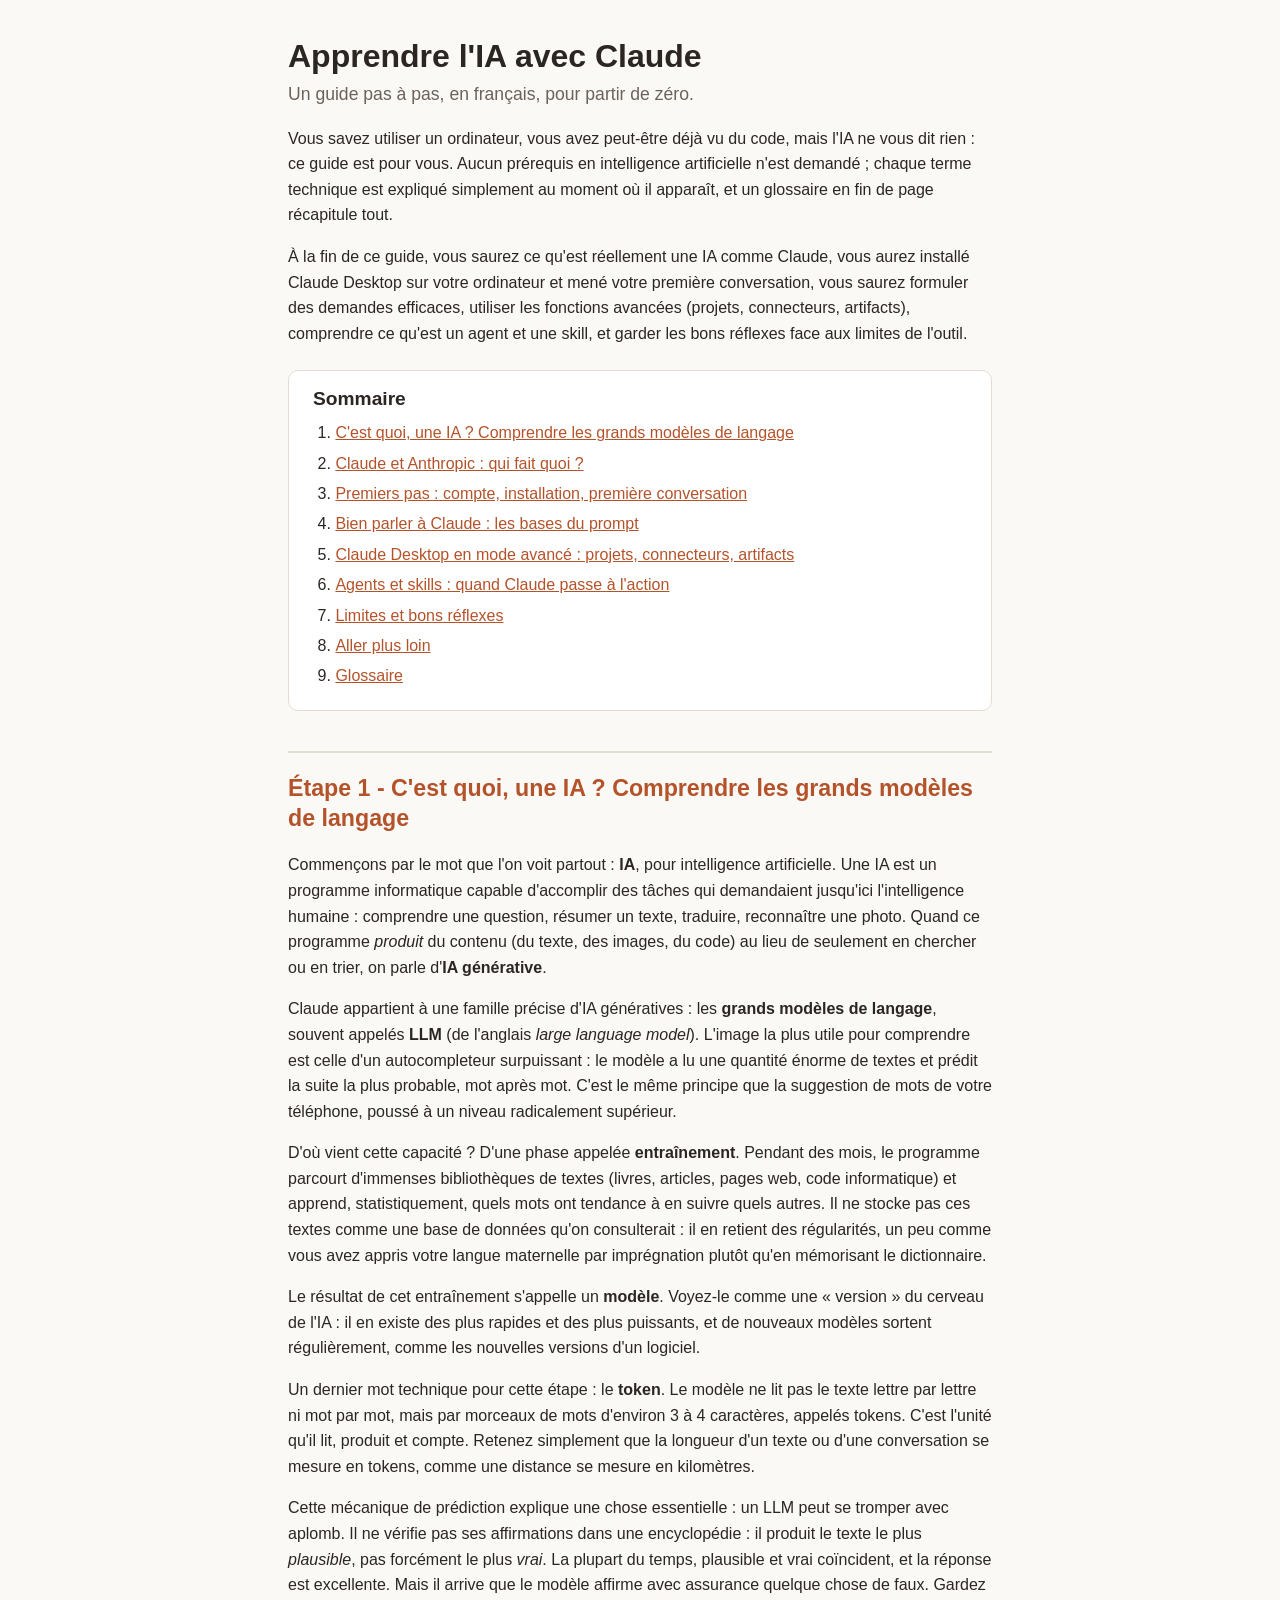
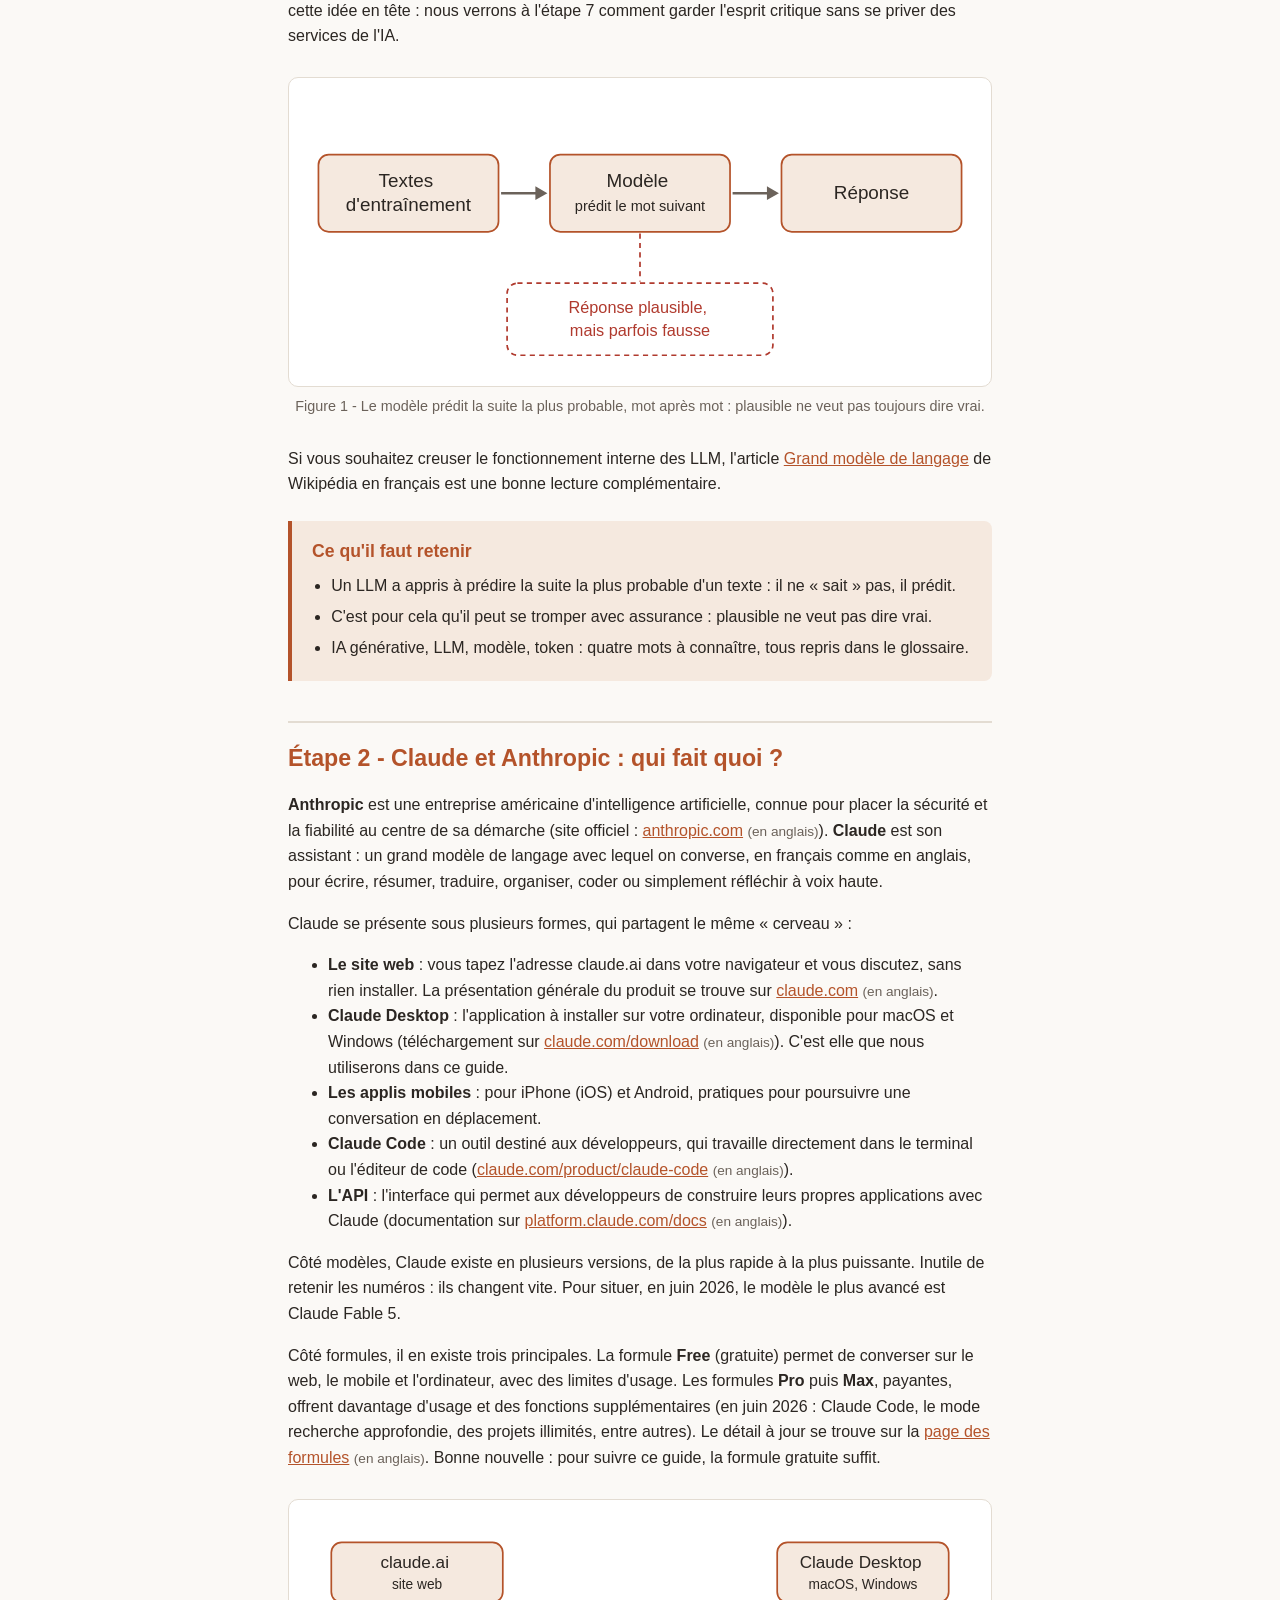
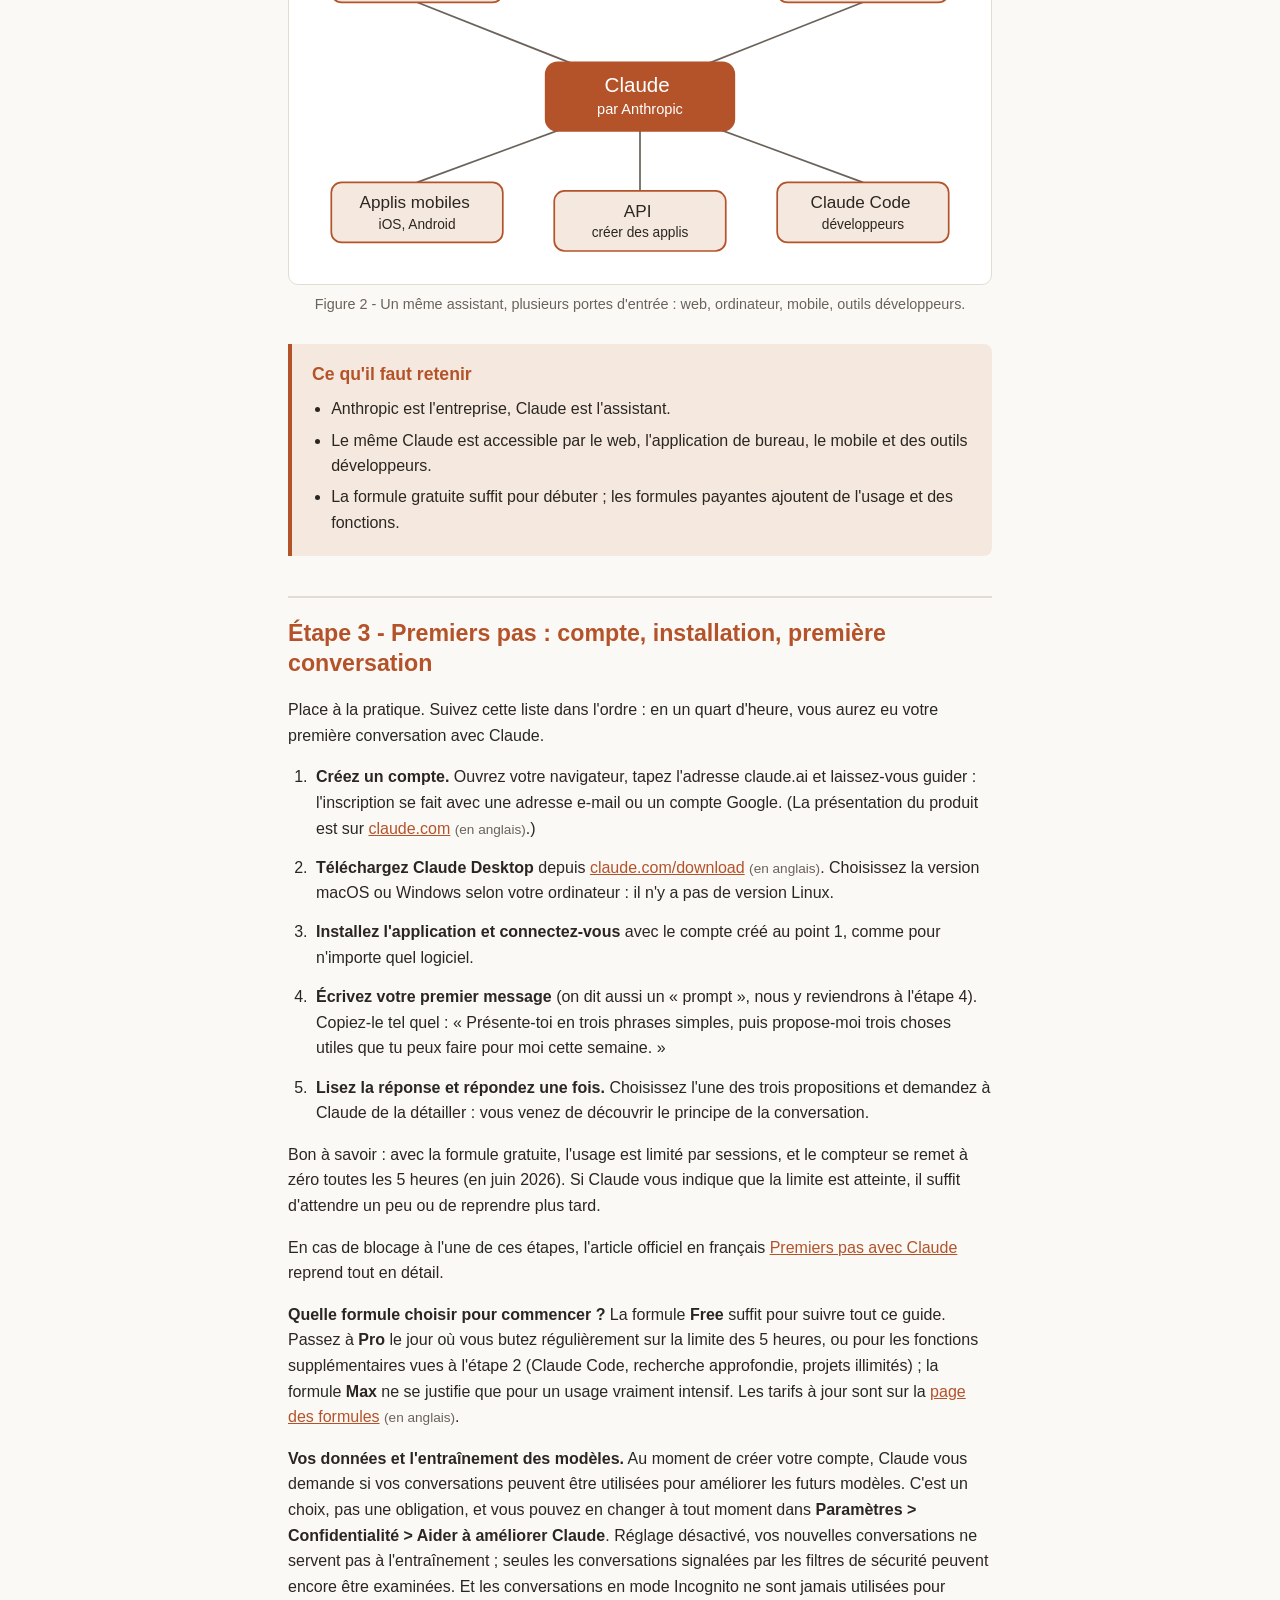
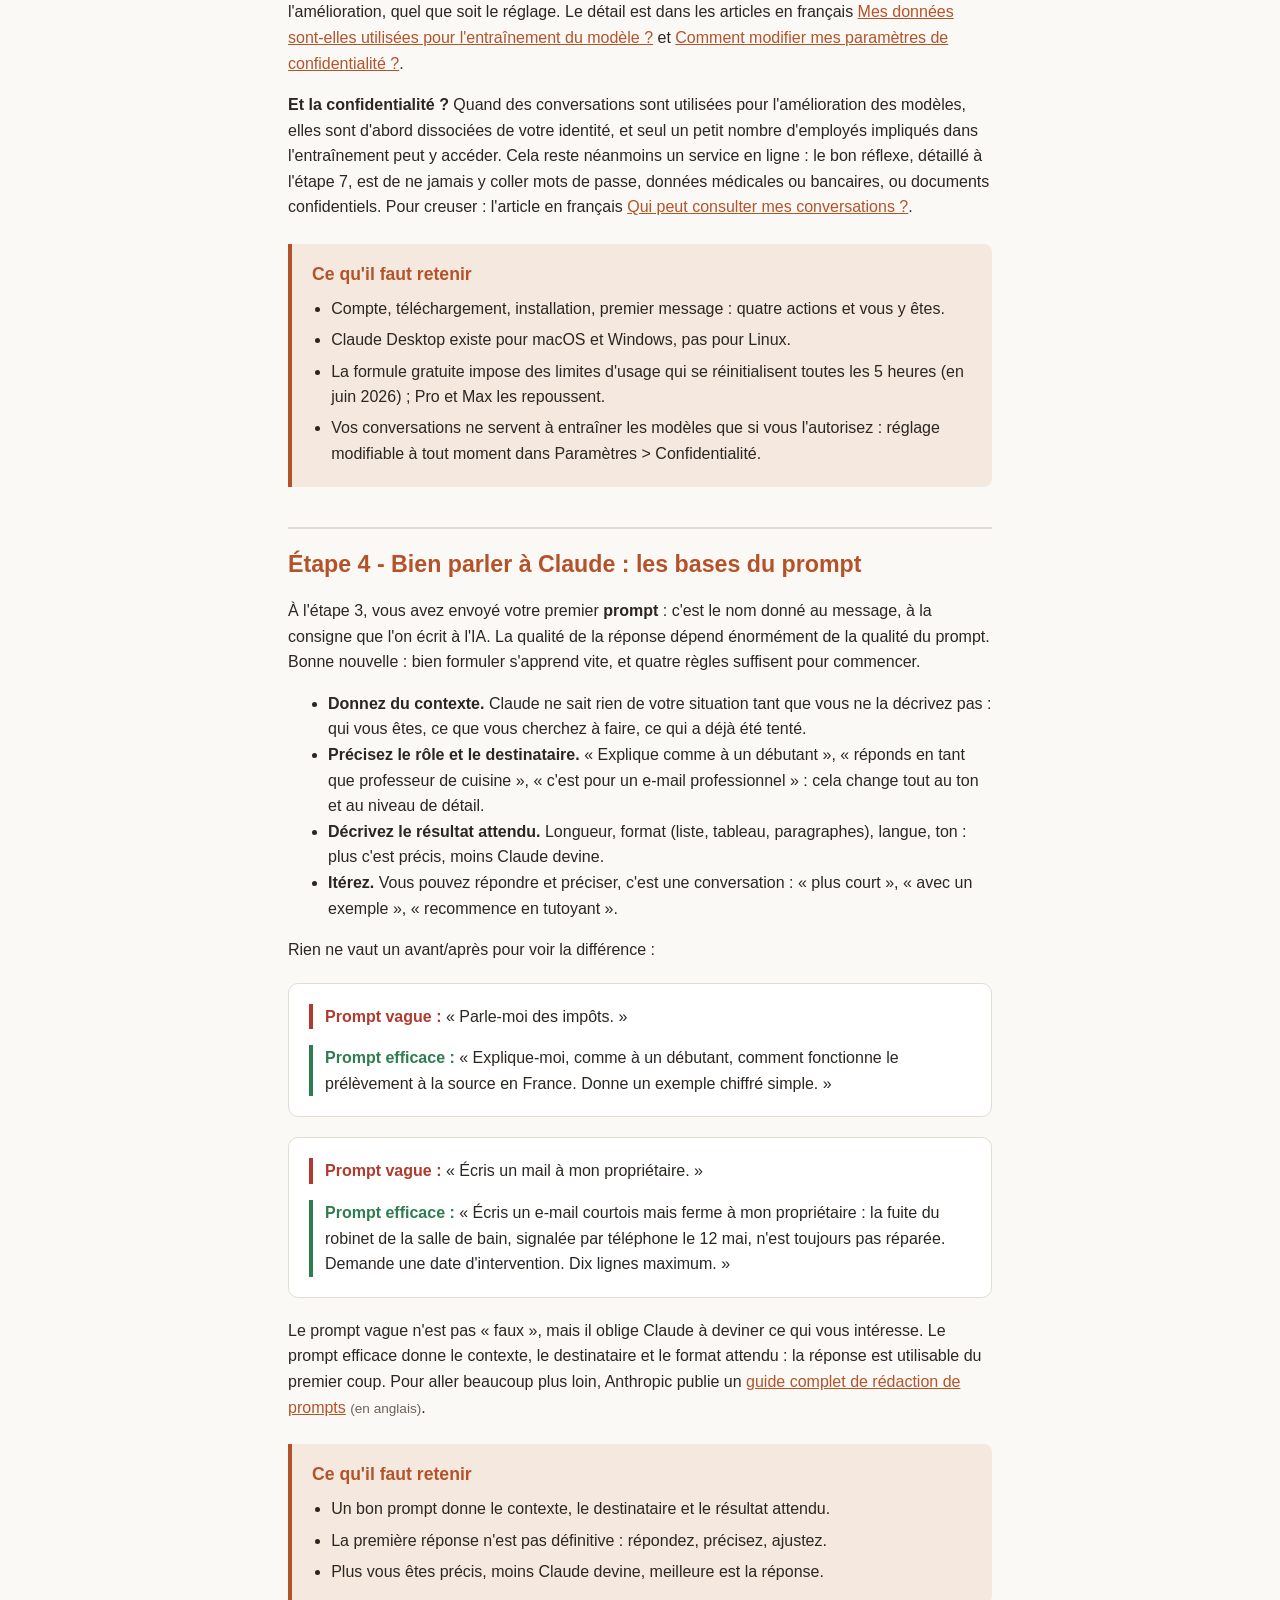
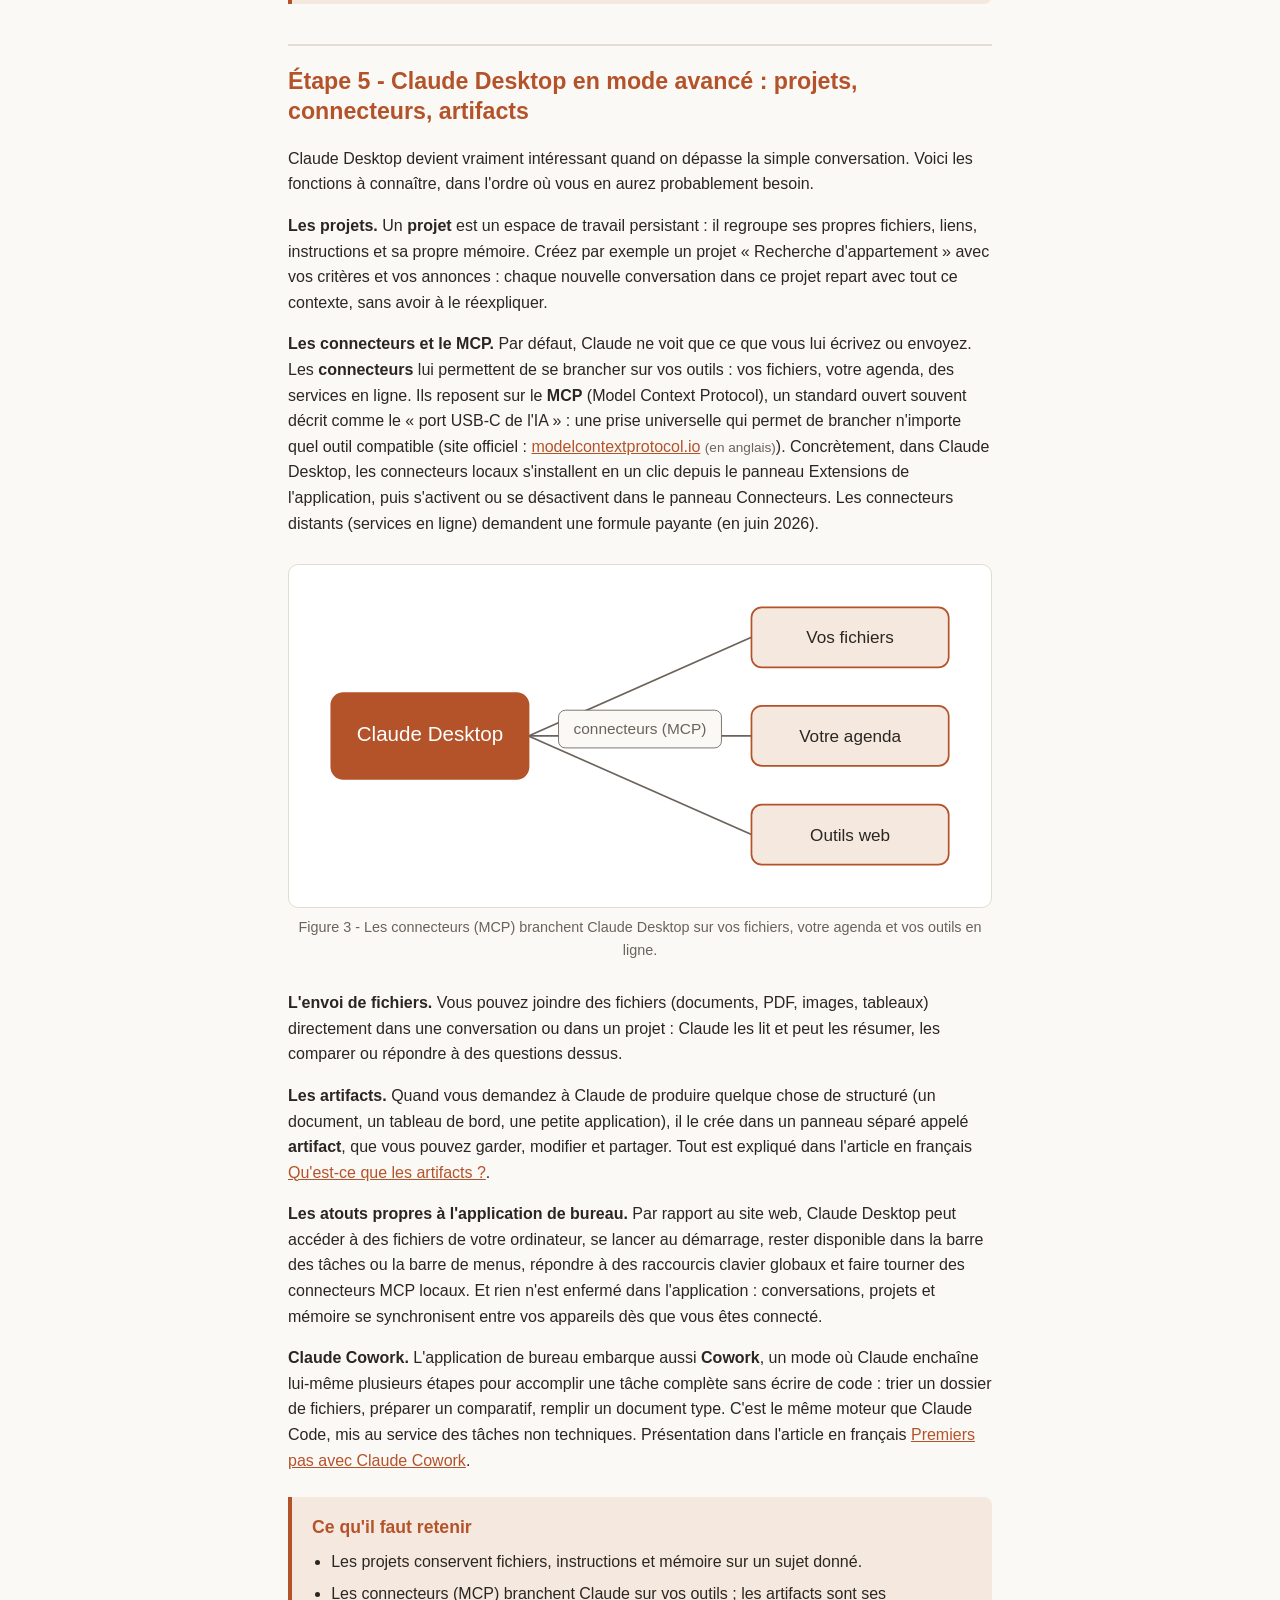
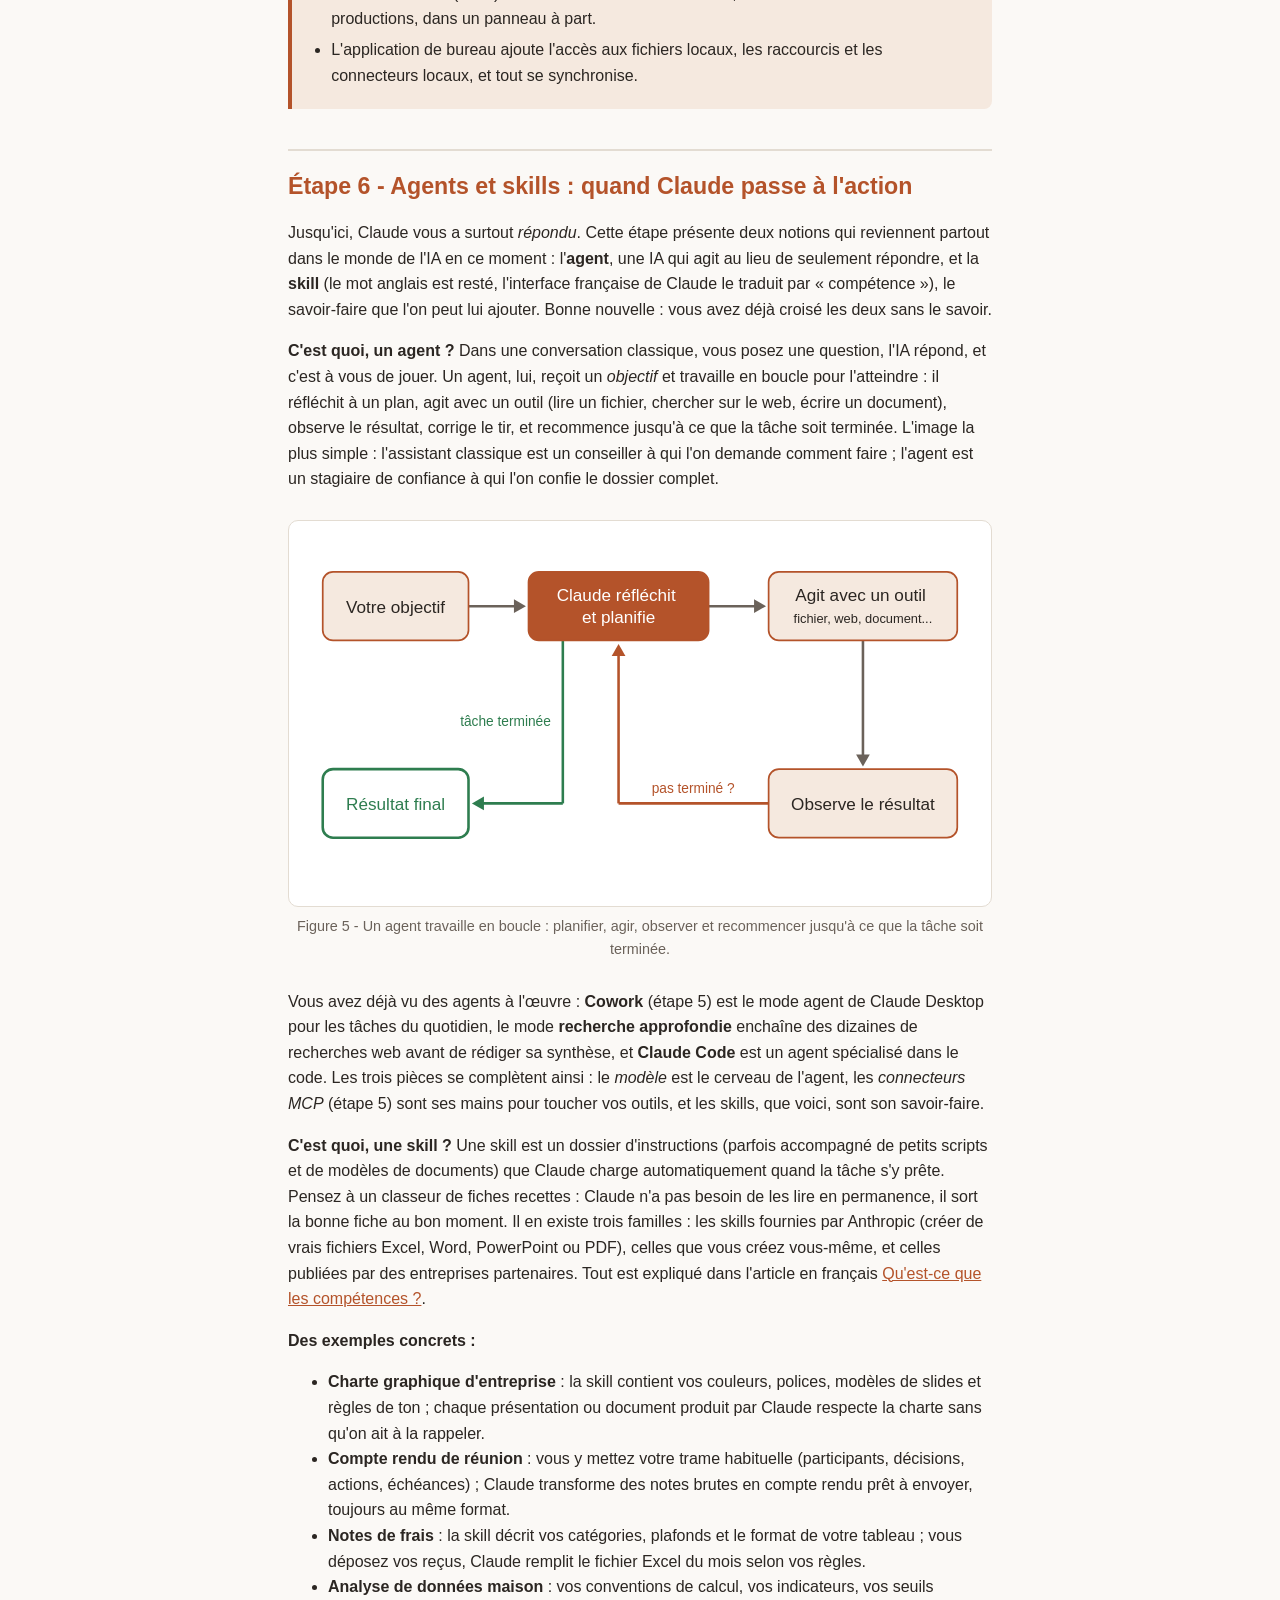
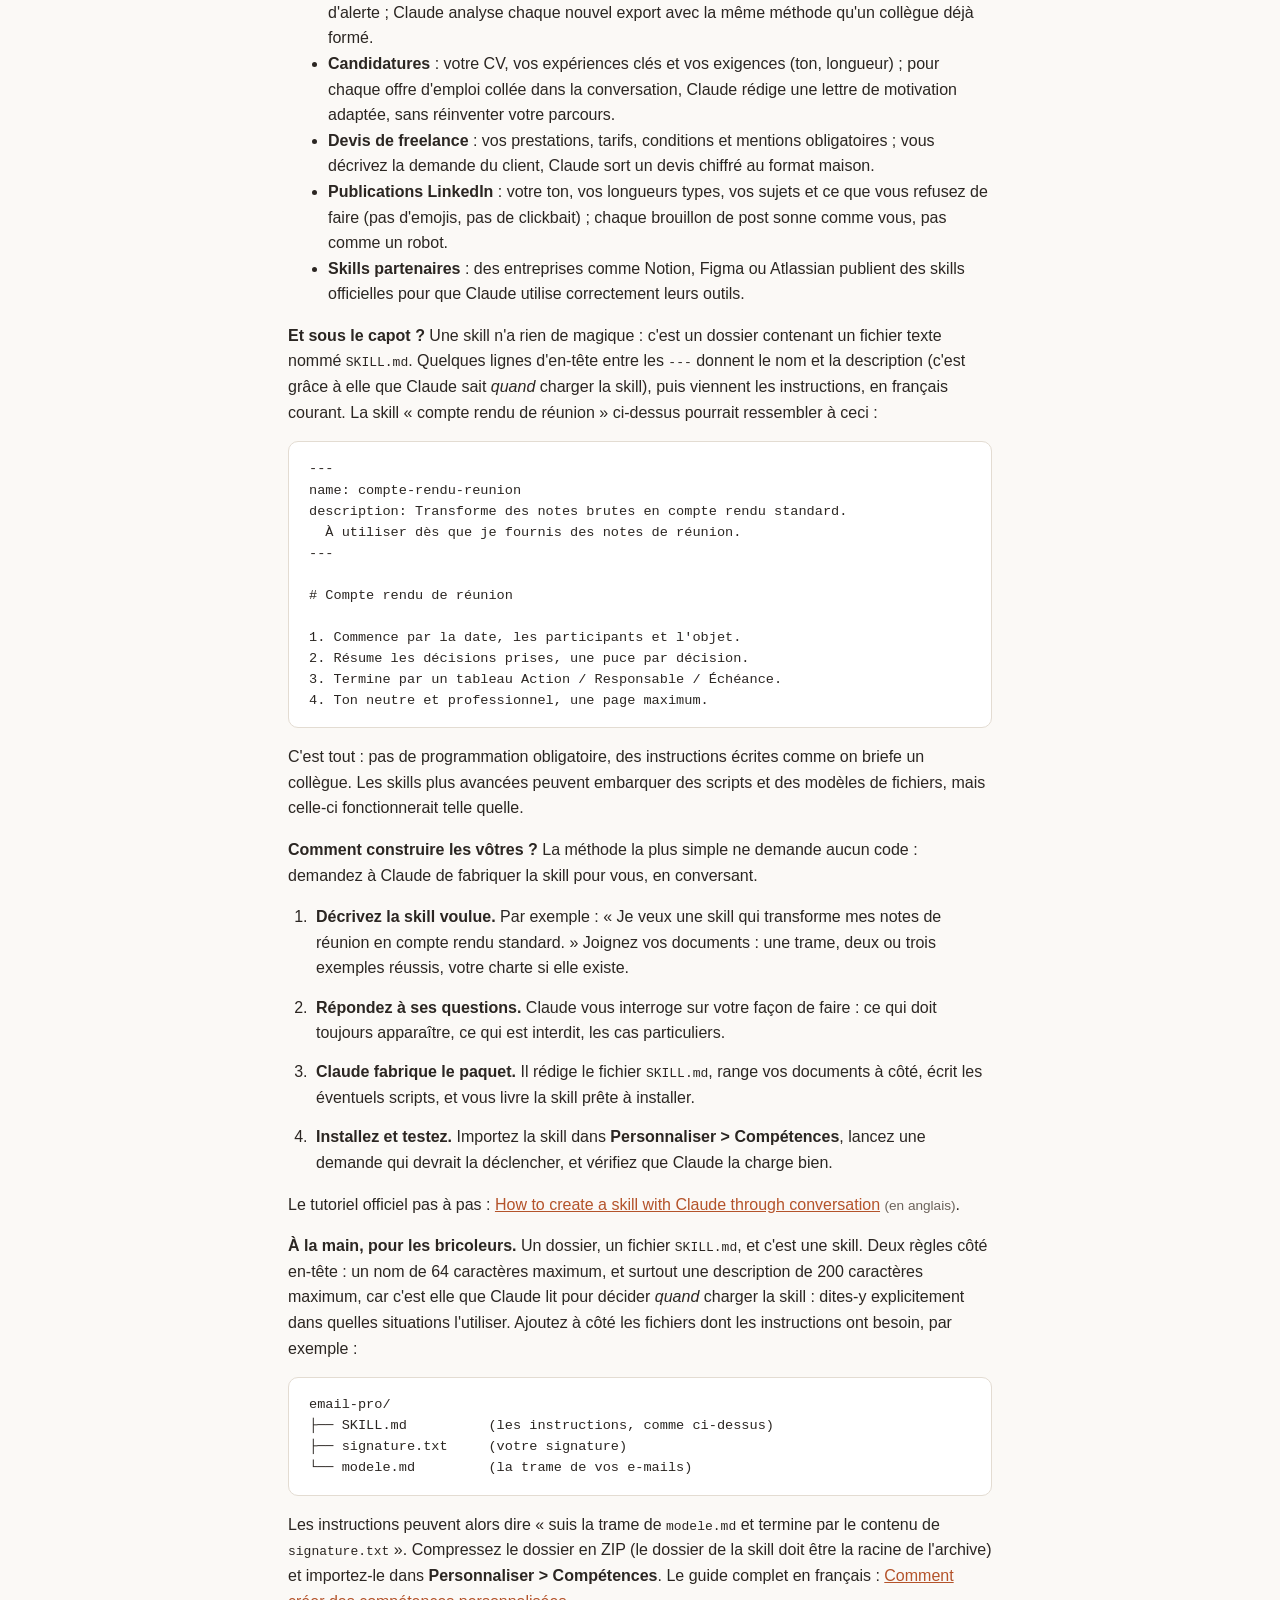
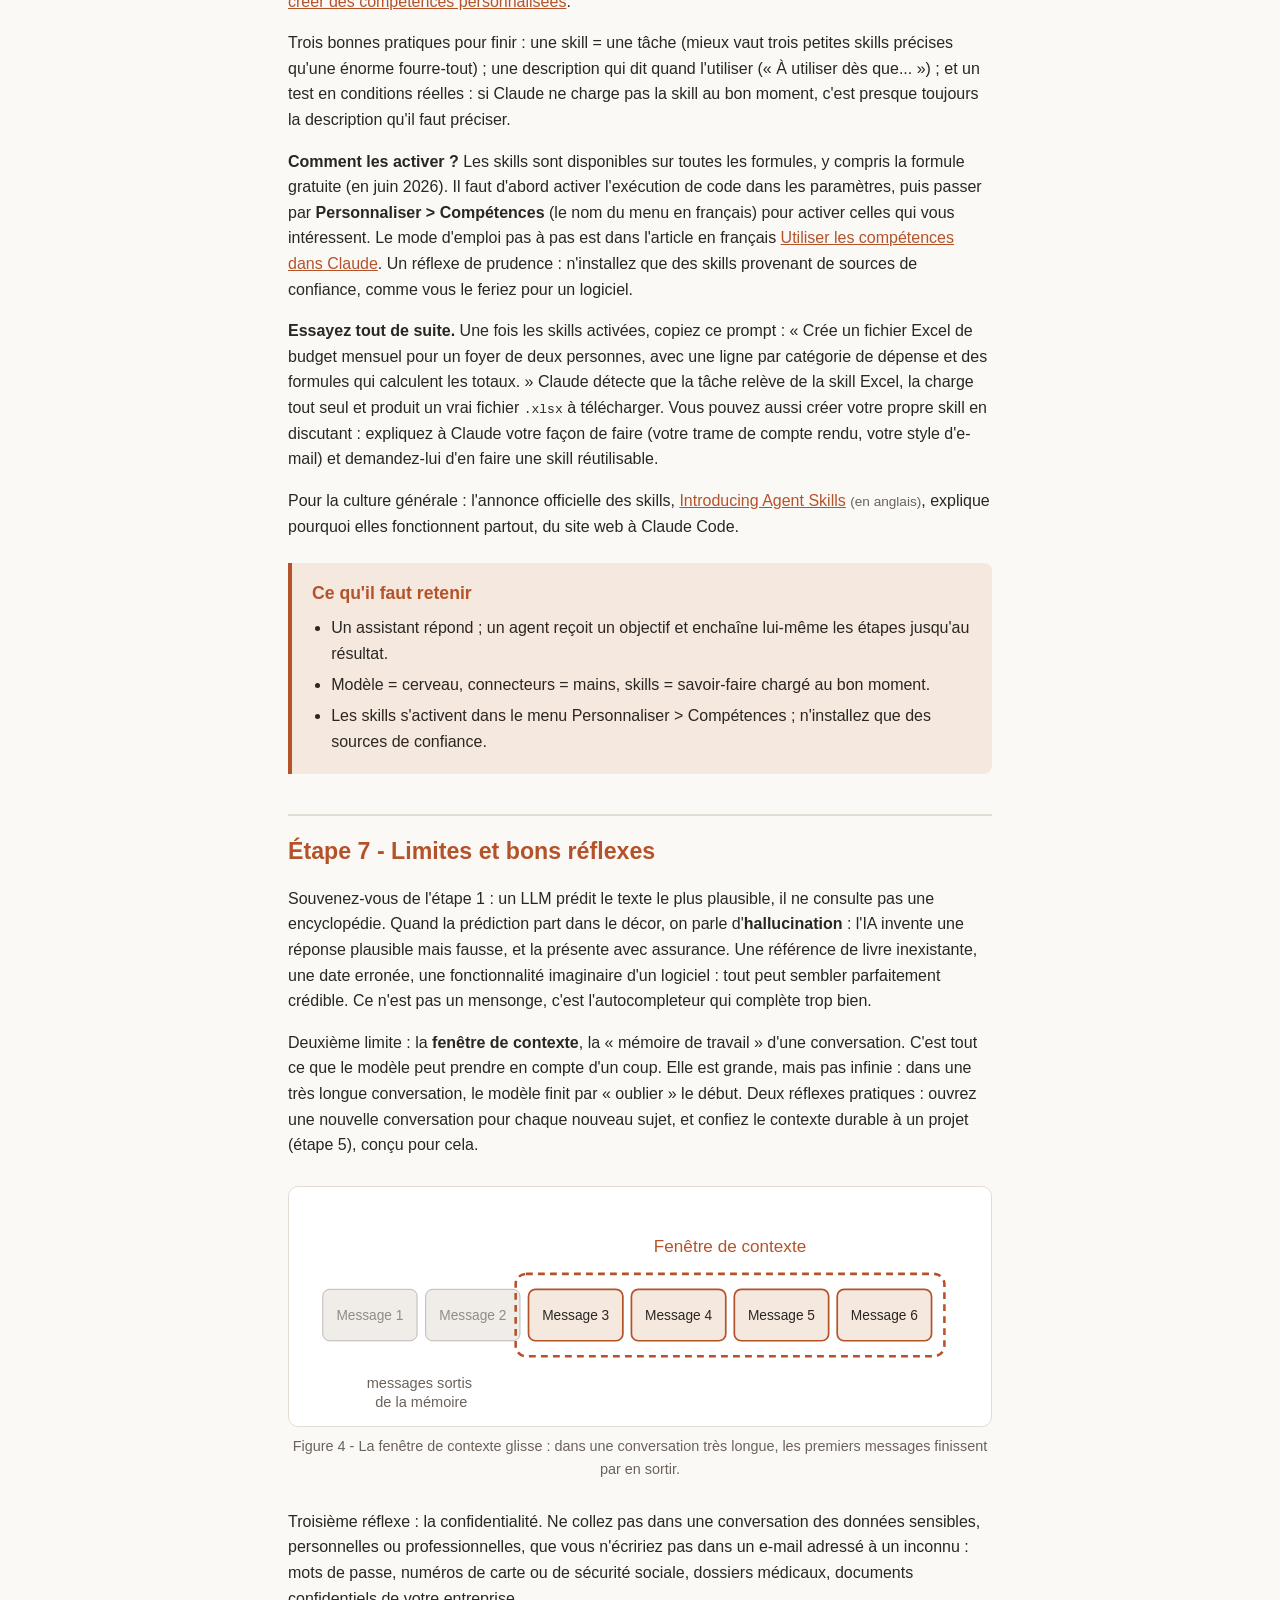
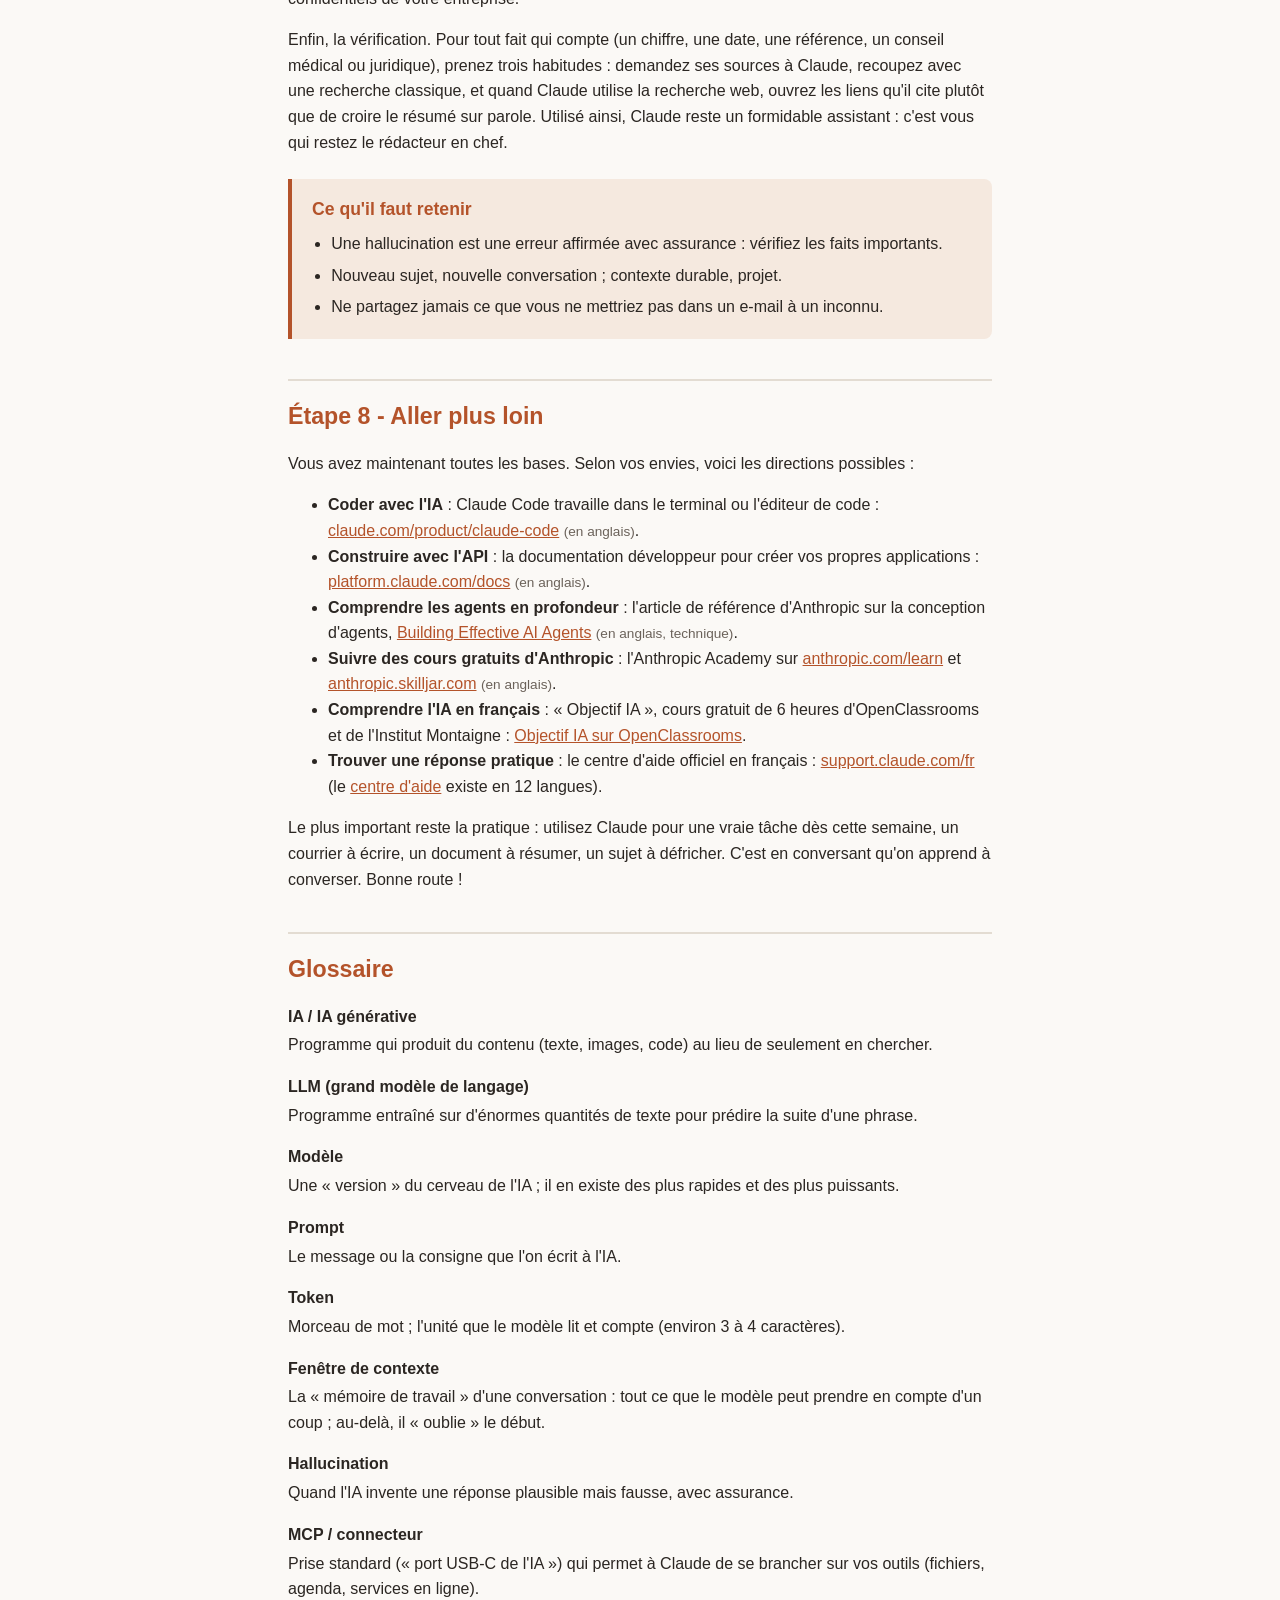
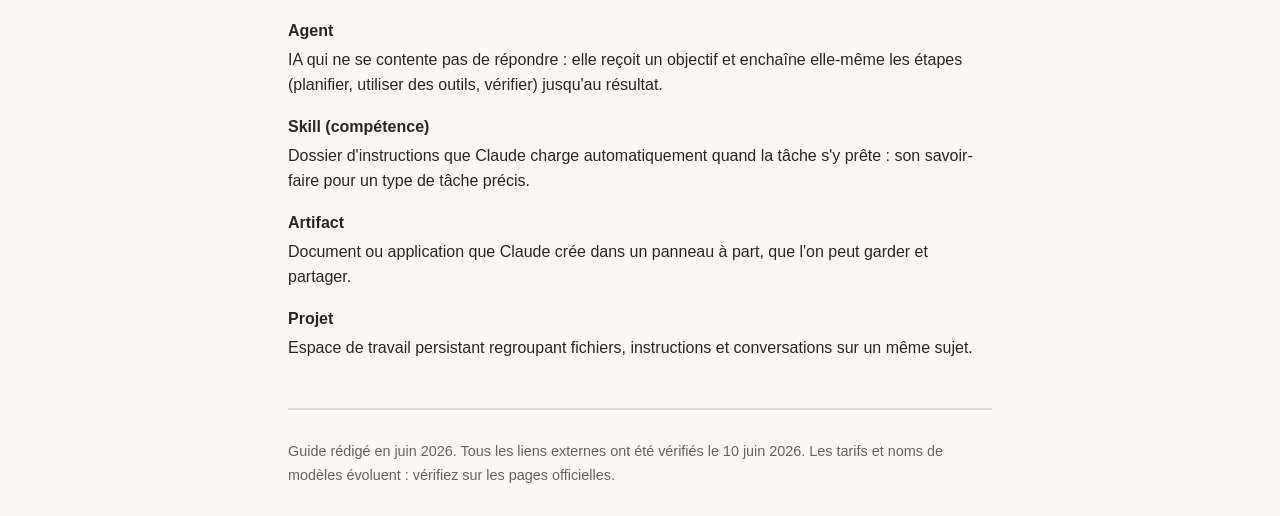
==== index.html @ ef82cbe3 "Initial commit: French step-by-step guide to AI with Claude and Claude Desktop Co-Authored-By: Claud" ====
<!DOCTYPE html>
<html lang="fr">
<head>
<meta charset="utf-8">
<meta name="viewport" content="width=device-width, initial-scale=1">
<title>Apprendre l'IA avec Claude - guide pas à pas</title>
<style>
:root {
  --encre: #2b2622;
  --fond: #fbf9f6;
  --accent: #b4532a;
  --accent-doux: #f5e9df;
  --bord: #e3dcd2;
  --gris: #6b625a;
  --vert: #2e7d4f;
  --rouge: #b03a2e;
}
* { box-sizing: border-box; }
html { scroll-behavior: smooth; }
body {
  font-family: -apple-system, BlinkMacSystemFont, "Segoe UI", Roboto, "Helvetica Neue", Arial, sans-serif;
  line-height: 1.6;
  max-width: 46rem;
  margin: 0 auto;
  padding: 1rem;
  color: var(--encre);
  background: var(--fond);
}
h1 { font-size: 2rem; line-height: 1.2; margin-bottom: 0.25rem; }
.sous-titre { color: var(--gris); font-size: 1.1rem; margin-top: 0; }
h2 {
  font-size: 1.45rem;
  line-height: 1.3;
  margin-top: 2.5rem;
  padding-top: 1.25rem;
  border-top: 2px solid var(--bord);
  color: var(--accent);
}
h3 { font-size: 1.1rem; margin-bottom: 0.3rem; }
a { color: var(--accent); }
.lang-note { color: var(--gris); font-size: 0.85em; white-space: nowrap; }
nav.sommaire {
  background: #fff;
  border: 1px solid var(--bord);
  border-radius: 10px;
  padding: 1rem 1.5rem;
  margin-top: 1.5rem;
}
nav.sommaire h2 {
  margin: 0 0 0.5rem;
  border: none;
  padding: 0;
  font-size: 1.2rem;
  color: var(--encre);
}
nav.sommaire ol { margin: 0; padding-left: 1.4rem; }
nav.sommaire li { margin: 0.3rem 0; }
aside.retenir {
  background: var(--accent-doux);
  border-left: 4px solid var(--accent);
  border-radius: 0 8px 8px 0;
  padding: 0.75rem 1.25rem;
  margin: 1.5rem 0;
}
aside.retenir h3 { margin-top: 0.25rem; color: var(--accent); }
aside.retenir ul { margin: 0.5rem 0; padding-left: 1.2rem; }
aside.retenir li { margin: 0.35rem 0; }
div.exemple {
  border: 1px solid var(--bord);
  border-radius: 10px;
  background: #fff;
  padding: 0.25rem 1.25rem;
  margin: 1.25rem 0;
}
div.exemple .avant { border-left: 4px solid var(--rouge); padding-left: 0.75rem; }
div.exemple .apres { border-left: 4px solid var(--vert); padding-left: 0.75rem; }
div.exemple .avant strong { color: var(--rouge); }
div.exemple .apres strong { color: var(--vert); }
ol.checklist { padding-left: 1.5rem; }
ol.checklist li { margin: 0.85rem 0; padding-left: 0.25rem; }
figure { margin: 1.75rem 0; }
figure svg {
  display: block;
  background: #fff;
  border: 1px solid var(--bord);
  border-radius: 10px;
  padding: 0.5rem;
}
figcaption {
  font-size: 0.9rem;
  color: var(--gris);
  text-align: center;
  margin-top: 0.5rem;
}
pre {
  background: #fff;
  border: 1px solid var(--bord);
  border-radius: 10px;
  padding: 1rem 1.25rem;
  overflow-x: auto;
  font-size: 0.85rem;
  line-height: 1.55;
}
dl dt { font-weight: 700; margin-top: 1rem; }
dl dd { margin-left: 0; margin-top: 0.2rem; }
footer {
  margin-top: 3rem;
  padding-top: 1rem;
  border-top: 2px solid var(--bord);
  font-size: 0.9rem;
  color: var(--gris);
}
</style>
</head>
<body>
<header>
<h1>Apprendre l'IA avec Claude</h1>
<p class="sous-titre">Un guide pas à pas, en français, pour partir de zéro.</p>
<p>Vous savez utiliser un ordinateur, vous avez peut-être déjà vu du code, mais l'IA ne vous dit rien&nbsp;: ce guide est pour vous. Aucun prérequis en intelligence artificielle n'est demandé&nbsp;; chaque terme technique est expliqué simplement au moment où il apparaît, et un glossaire en fin de page récapitule tout.</p>
<p>À la fin de ce guide, vous saurez ce qu'est réellement une IA comme Claude, vous aurez installé Claude Desktop sur votre ordinateur et mené votre première conversation, vous saurez formuler des demandes efficaces, utiliser les fonctions avancées (projets, connecteurs, artifacts), comprendre ce qu'est un agent et une skill, et garder les bons réflexes face aux limites de l'outil.</p>
</header>

<nav class="sommaire" aria-label="Sommaire">
<h2>Sommaire</h2>
<ol>
<li><a href="#etape-1">C'est quoi, une IA&nbsp;? Comprendre les grands modèles de langage</a></li>
<li><a href="#etape-2">Claude et Anthropic&nbsp;: qui fait quoi&nbsp;?</a></li>
<li><a href="#etape-3">Premiers pas&nbsp;: compte, installation, première conversation</a></li>
<li><a href="#etape-4">Bien parler à Claude&nbsp;: les bases du prompt</a></li>
<li><a href="#etape-5">Claude Desktop en mode avancé&nbsp;: projets, connecteurs, artifacts</a></li>
<li><a href="#etape-6">Agents et skills&nbsp;: quand Claude passe à l'action</a></li>
<li><a href="#etape-7">Limites et bons réflexes</a></li>
<li><a href="#etape-8">Aller plus loin</a></li>
<li><a href="#glossaire">Glossaire</a></li>
</ol>
</nav>

<main>

<section id="etape-1">
<h2>Étape 1 - C'est quoi, une IA&nbsp;? Comprendre les grands modèles de langage</h2>

<p>Commençons par le mot que l'on voit partout&nbsp;: <strong>IA</strong>, pour intelligence artificielle. Une IA est un programme informatique capable d'accomplir des tâches qui demandaient jusqu'ici l'intelligence humaine&nbsp;: comprendre une question, résumer un texte, traduire, reconnaître une photo. Quand ce programme <em>produit</em> du contenu (du texte, des images, du code) au lieu de seulement en chercher ou en trier, on parle d'<strong>IA générative</strong>.</p>

<p>Claude appartient à une famille précise d'IA génératives&nbsp;: les <strong>grands modèles de langage</strong>, souvent appelés <strong>LLM</strong> (de l'anglais <em>large language model</em>). L'image la plus utile pour comprendre est celle d'un autocompleteur surpuissant&nbsp;: le modèle a lu une quantité énorme de textes et prédit la suite la plus probable, mot après mot. C'est le même principe que la suggestion de mots de votre téléphone, poussé à un niveau radicalement supérieur.</p>

<p>D'où vient cette capacité&nbsp;? D'une phase appelée <strong>entraînement</strong>. Pendant des mois, le programme parcourt d'immenses bibliothèques de textes (livres, articles, pages web, code informatique) et apprend, statistiquement, quels mots ont tendance à en suivre quels autres. Il ne stocke pas ces textes comme une base de données qu'on consulterait&nbsp;: il en retient des régularités, un peu comme vous avez appris votre langue maternelle par imprégnation plutôt qu'en mémorisant le dictionnaire.</p>

<p>Le résultat de cet entraînement s'appelle un <strong>modèle</strong>. Voyez-le comme une «&nbsp;version&nbsp;» du cerveau de l'IA&nbsp;: il en existe des plus rapides et des plus puissants, et de nouveaux modèles sortent régulièrement, comme les nouvelles versions d'un logiciel.</p>

<p>Un dernier mot technique pour cette étape&nbsp;: le <strong>token</strong>. Le modèle ne lit pas le texte lettre par lettre ni mot par mot, mais par morceaux de mots d'environ 3 à 4 caractères, appelés tokens. C'est l'unité qu'il lit, produit et compte. Retenez simplement que la longueur d'un texte ou d'une conversation se mesure en tokens, comme une distance se mesure en kilomètres.</p>

<p>Cette mécanique de prédiction explique une chose essentielle&nbsp;: un LLM peut se tromper avec aplomb. Il ne vérifie pas ses affirmations dans une encyclopédie&nbsp;: il produit le texte le plus <em>plausible</em>, pas forcément le plus <em>vrai</em>. La plupart du temps, plausible et vrai coïncident, et la réponse est excellente. Mais il arrive que le modèle affirme avec assurance quelque chose de faux. Gardez cette idée en tête&nbsp;: nous verrons à l'étape 7 comment garder l'esprit critique sans se priver des services de l'IA.</p>

<figure>
<svg viewBox="0 0 800 340" role="img" aria-labelledby="diag1-title" style="width:100%;height:auto">
<title id="diag1-title">Comment un grand modèle de langage produit une réponse</title>
<rect x="25" y="80" width="210" height="90" rx="12" fill="#f5e9df" stroke="#b4532a" stroke-width="2"/>
<text x="130" y="118" text-anchor="middle" font-size="22" fill="#2b2622">
<tspan x="130">Textes</tspan>
<tspan x="130" dy="28">d'entraînement</tspan>
</text>
<line x1="238" y1="125" x2="288" y2="125" stroke="#6b625a" stroke-width="3"/>
<path d="M292,125 l-14,-8 v16 z" fill="#6b625a"/>
<rect x="295" y="80" width="210" height="90" rx="12" fill="#f5e9df" stroke="#b4532a" stroke-width="2"/>
<text x="400" y="118" text-anchor="middle" font-size="22" fill="#2b2622">
<tspan x="400">Modèle</tspan>
<tspan x="400" dy="28" font-size="17">prédit le mot suivant</tspan>
</text>
<line x1="508" y1="125" x2="558" y2="125" stroke="#6b625a" stroke-width="3"/>
<path d="M562,125 l-14,-8 v16 z" fill="#6b625a"/>
<rect x="565" y="80" width="210" height="90" rx="12" fill="#f5e9df" stroke="#b4532a" stroke-width="2"/>
<text x="670" y="132" text-anchor="middle" font-size="22" fill="#2b2622">Réponse</text>
<line x1="400" y1="172" x2="400" y2="228" stroke="#b03a2e" stroke-width="2" stroke-dasharray="6 5"/>
<rect x="245" y="230" width="310" height="84" rx="12" fill="#fff" stroke="#b03a2e" stroke-width="2" stroke-dasharray="6 5"/>
<text x="400" y="265" text-anchor="middle" font-size="19" fill="#b03a2e">
<tspan x="400">Réponse plausible,</tspan>
<tspan x="400" dy="26">mais parfois fausse</tspan>
</text>
</svg>
<figcaption>Figure 1 - Le modèle prédit la suite la plus probable, mot après mot&nbsp;: plausible ne veut pas toujours dire vrai.</figcaption>
</figure>

<p>Si vous souhaitez creuser le fonctionnement interne des LLM, l'article <a href="https://fr.wikipedia.org/wiki/Grand_mod%C3%A8le_de_langage" target="_blank" rel="noopener noreferrer">Grand modèle de langage</a> de Wikipédia en français est une bonne lecture complémentaire.</p>

<aside class="retenir" aria-label="À retenir">
<h3>Ce qu'il faut retenir</h3>
<ul>
<li>Un LLM a appris à prédire la suite la plus probable d'un texte&nbsp;: il ne «&nbsp;sait&nbsp;» pas, il prédit.</li>
<li>C'est pour cela qu'il peut se tromper avec assurance&nbsp;: plausible ne veut pas dire vrai.</li>
<li>IA générative, LLM, modèle, token&nbsp;: quatre mots à connaître, tous repris dans le glossaire.</li>
</ul>
</aside>
</section>

<section id="etape-2">
<h2>Étape 2 - Claude et Anthropic&nbsp;: qui fait quoi&nbsp;?</h2>

<p><strong>Anthropic</strong> est une entreprise américaine d'intelligence artificielle, connue pour placer la sécurité et la fiabilité au centre de sa démarche (site officiel&nbsp;: <a href="https://www.anthropic.com" target="_blank" rel="noopener noreferrer">anthropic.com</a> <span class="lang-note">(en anglais)</span>). <strong>Claude</strong> est son assistant&nbsp;: un grand modèle de langage avec lequel on converse, en français comme en anglais, pour écrire, résumer, traduire, organiser, coder ou simplement réfléchir à voix haute.</p>

<p>Claude se présente sous plusieurs formes, qui partagent le même «&nbsp;cerveau&nbsp;»&nbsp;:</p>
<ul>
<li><strong>Le site web</strong>&nbsp;: vous tapez l'adresse claude.ai dans votre navigateur et vous discutez, sans rien installer. La présentation générale du produit se trouve sur <a href="https://claude.com" target="_blank" rel="noopener noreferrer">claude.com</a> <span class="lang-note">(en anglais)</span>.</li>
<li><strong>Claude Desktop</strong>&nbsp;: l'application à installer sur votre ordinateur, disponible pour macOS et Windows (téléchargement sur <a href="https://claude.com/download" target="_blank" rel="noopener noreferrer">claude.com/download</a> <span class="lang-note">(en anglais)</span>). C'est elle que nous utiliserons dans ce guide.</li>
<li><strong>Les applis mobiles</strong>&nbsp;: pour iPhone (iOS) et Android, pratiques pour poursuivre une conversation en déplacement.</li>
<li><strong>Claude Code</strong>&nbsp;: un outil destiné aux développeurs, qui travaille directement dans le terminal ou l'éditeur de code (<a href="https://claude.com/product/claude-code" target="_blank" rel="noopener noreferrer">claude.com/product/claude-code</a> <span class="lang-note">(en anglais)</span>).</li>
<li><strong>L'API</strong>&nbsp;: l'interface qui permet aux développeurs de construire leurs propres applications avec Claude (documentation sur <a href="https://platform.claude.com/docs" target="_blank" rel="noopener noreferrer">platform.claude.com/docs</a> <span class="lang-note">(en anglais)</span>).</li>
</ul>

<p>Côté modèles, Claude existe en plusieurs versions, de la plus rapide à la plus puissante. Inutile de retenir les numéros&nbsp;: ils changent vite. Pour situer, en juin 2026, le modèle le plus avancé est Claude Fable 5.</p>

<p>Côté formules, il en existe trois principales. La formule <strong>Free</strong> (gratuite) permet de converser sur le web, le mobile et l'ordinateur, avec des limites d'usage. Les formules <strong>Pro</strong> puis <strong>Max</strong>, payantes, offrent davantage d'usage et des fonctions supplémentaires (en juin 2026&nbsp;: Claude Code, le mode recherche approfondie, des projets illimités, entre autres). Le détail à jour se trouve sur la <a href="https://claude.com/pricing" target="_blank" rel="noopener noreferrer">page des formules</a> <span class="lang-note">(en anglais)</span>. Bonne nouvelle&nbsp;: pour suivre ce guide, la formule gratuite suffit.</p>

<figure>
<svg viewBox="0 0 800 430" role="img" aria-labelledby="diag2-title" style="width:100%;height:auto">
<title id="diag2-title">L'écosystème Claude&nbsp;: un assistant, plusieurs portes d'entrée</title>
<line x1="330" y1="185" x2="140" y2="110" stroke="#6b625a" stroke-width="2"/>
<line x1="470" y1="185" x2="660" y2="110" stroke="#6b625a" stroke-width="2"/>
<line x1="330" y1="250" x2="140" y2="320" stroke="#6b625a" stroke-width="2"/>
<line x1="470" y1="250" x2="660" y2="320" stroke="#6b625a" stroke-width="2"/>
<line x1="400" y1="260" x2="400" y2="330" stroke="#6b625a" stroke-width="2"/>
<rect x="290" y="180" width="220" height="80" rx="14" fill="#b4532a" stroke="#b4532a" stroke-width="2"/>
<text x="400" y="214" text-anchor="middle" font-size="24" fill="#fff">
<tspan x="400">Claude</tspan>
<tspan x="400" dy="26" font-size="17">par Anthropic</tspan>
</text>
<rect x="40" y="40" width="200" height="70" rx="12" fill="#f5e9df" stroke="#b4532a" stroke-width="2"/>
<text x="140" y="70" text-anchor="middle" font-size="20" fill="#2b2622">
<tspan x="140">claude.ai</tspan>
<tspan x="140" dy="24" font-size="16">site web</tspan>
</text>
<rect x="560" y="40" width="200" height="70" rx="12" fill="#f5e9df" stroke="#b4532a" stroke-width="2"/>
<text x="660" y="70" text-anchor="middle" font-size="20" fill="#2b2622">
<tspan x="660">Claude Desktop</tspan>
<tspan x="660" dy="24" font-size="16">macOS, Windows</tspan>
</text>
<rect x="40" y="320" width="200" height="70" rx="12" fill="#f5e9df" stroke="#b4532a" stroke-width="2"/>
<text x="140" y="350" text-anchor="middle" font-size="20" fill="#2b2622">
<tspan x="140">Applis mobiles</tspan>
<tspan x="140" dy="24" font-size="16">iOS, Android</tspan>
</text>
<rect x="560" y="320" width="200" height="70" rx="12" fill="#f5e9df" stroke="#b4532a" stroke-width="2"/>
<text x="660" y="350" text-anchor="middle" font-size="20" fill="#2b2622">
<tspan x="660">Claude Code</tspan>
<tspan x="660" dy="24" font-size="16">développeurs</tspan>
</text>
<rect x="300" y="330" width="200" height="70" rx="12" fill="#f5e9df" stroke="#b4532a" stroke-width="2"/>
<text x="400" y="360" text-anchor="middle" font-size="20" fill="#2b2622">
<tspan x="400">API</tspan>
<tspan x="400" dy="24" font-size="16">créer des applis</tspan>
</text>
</svg>
<figcaption>Figure 2 - Un même assistant, plusieurs portes d'entrée&nbsp;: web, ordinateur, mobile, outils développeurs.</figcaption>
</figure>

<aside class="retenir" aria-label="À retenir">
<h3>Ce qu'il faut retenir</h3>
<ul>
<li>Anthropic est l'entreprise, Claude est l'assistant.</li>
<li>Le même Claude est accessible par le web, l'application de bureau, le mobile et des outils développeurs.</li>
<li>La formule gratuite suffit pour débuter&nbsp;; les formules payantes ajoutent de l'usage et des fonctions.</li>
</ul>
</aside>
</section>

<section id="etape-3">
<h2>Étape 3 - Premiers pas&nbsp;: compte, installation, première conversation</h2>

<p>Place à la pratique. Suivez cette liste dans l'ordre&nbsp;: en un quart d'heure, vous aurez eu votre première conversation avec Claude.</p>

<ol class="checklist">
<li><strong>Créez un compte.</strong> Ouvrez votre navigateur, tapez l'adresse claude.ai et laissez-vous guider&nbsp;: l'inscription se fait avec une adresse e-mail ou un compte Google. (La présentation du produit est sur <a href="https://claude.com" target="_blank" rel="noopener noreferrer">claude.com</a> <span class="lang-note">(en anglais)</span>.)</li>
<li><strong>Téléchargez Claude Desktop</strong> depuis <a href="https://claude.com/download" target="_blank" rel="noopener noreferrer">claude.com/download</a> <span class="lang-note">(en anglais)</span>. Choisissez la version macOS ou Windows selon votre ordinateur&nbsp;: il n'y a pas de version Linux.</li>
<li><strong>Installez l'application et connectez-vous</strong> avec le compte créé au point 1, comme pour n'importe quel logiciel.</li>
<li><strong>Écrivez votre premier message</strong> (on dit aussi un «&nbsp;prompt&nbsp;», nous y reviendrons à l'étape 4). Copiez-le tel quel&nbsp;: «&nbsp;Présente-toi en trois phrases simples, puis propose-moi trois choses utiles que tu peux faire pour moi cette semaine.&nbsp;»</li>
<li><strong>Lisez la réponse et répondez une fois.</strong> Choisissez l'une des trois propositions et demandez à Claude de la détailler&nbsp;: vous venez de découvrir le principe de la conversation.</li>
</ol>

<p>Bon à savoir&nbsp;: avec la formule gratuite, l'usage est limité par sessions, et le compteur se remet à zéro toutes les 5 heures (en juin 2026). Si Claude vous indique que la limite est atteinte, il suffit d'attendre un peu ou de reprendre plus tard.</p>

<p>En cas de blocage à l'une de ces étapes, l'article officiel en français <a href="https://support.claude.com/fr/articles/8114491" target="_blank" rel="noopener noreferrer">Premiers pas avec Claude</a> reprend tout en détail.</p>

<p><strong>Quelle formule choisir pour commencer&nbsp;?</strong> La formule <strong>Free</strong> suffit pour suivre tout ce guide. Passez à <strong>Pro</strong> le jour où vous butez régulièrement sur la limite des 5 heures, ou pour les fonctions supplémentaires vues à l'étape 2 (Claude Code, recherche approfondie, projets illimités)&nbsp;; la formule <strong>Max</strong> ne se justifie que pour un usage vraiment intensif. Les tarifs à jour sont sur la <a href="https://claude.com/pricing" target="_blank" rel="noopener noreferrer">page des formules</a> <span class="lang-note">(en anglais)</span>.</p>

<p><strong>Vos données et l'entraînement des modèles.</strong> Au moment de créer votre compte, Claude vous demande si vos conversations peuvent être utilisées pour améliorer les futurs modèles. C'est un choix, pas une obligation, et vous pouvez en changer à tout moment dans <strong>Paramètres &gt; Confidentialité &gt; Aider à améliorer Claude</strong>. Réglage désactivé, vos nouvelles conversations ne servent pas à l'entraînement&nbsp;; seules les conversations signalées par les filtres de sécurité peuvent encore être examinées. Et les conversations en mode Incognito ne sont jamais utilisées pour l'amélioration, quel que soit le réglage. Le détail est dans les articles en français <a href="https://privacy.claude.com/fr/articles/10023580" target="_blank" rel="noopener noreferrer">Mes données sont-elles utilisées pour l'entraînement du modèle&nbsp;?</a> et <a href="https://privacy.claude.com/fr/articles/12109829" target="_blank" rel="noopener noreferrer">Comment modifier mes paramètres de confidentialité&nbsp;?</a>.</p>

<p><strong>Et la confidentialité&nbsp;?</strong> Quand des conversations sont utilisées pour l'amélioration des modèles, elles sont d'abord dissociées de votre identité, et seul un petit nombre d'employés impliqués dans l'entraînement peut y accéder. Cela reste néanmoins un service en ligne&nbsp;: le bon réflexe, détaillé à l'étape 7, est de ne jamais y coller mots de passe, données médicales ou bancaires, ou documents confidentiels. Pour creuser&nbsp;: l'article en français <a href="https://support.claude.com/fr/articles/8325621" target="_blank" rel="noopener noreferrer">Qui peut consulter mes conversations&nbsp;?</a>.</p>

<aside class="retenir" aria-label="À retenir">
<h3>Ce qu'il faut retenir</h3>
<ul>
<li>Compte, téléchargement, installation, premier message&nbsp;: quatre actions et vous y êtes.</li>
<li>Claude Desktop existe pour macOS et Windows, pas pour Linux.</li>
<li>La formule gratuite impose des limites d'usage qui se réinitialisent toutes les 5 heures (en juin 2026)&nbsp;; Pro et Max les repoussent.</li>
<li>Vos conversations ne servent à entraîner les modèles que si vous l'autorisez&nbsp;: réglage modifiable à tout moment dans Paramètres &gt; Confidentialité.</li>
</ul>
</aside>
</section>

<section id="etape-4">
<h2>Étape 4 - Bien parler à Claude&nbsp;: les bases du prompt</h2>

<p>À l'étape 3, vous avez envoyé votre premier <strong>prompt</strong>&nbsp;: c'est le nom donné au message, à la consigne que l'on écrit à l'IA. La qualité de la réponse dépend énormément de la qualité du prompt. Bonne nouvelle&nbsp;: bien formuler s'apprend vite, et quatre règles suffisent pour commencer.</p>

<ul>
<li><strong>Donnez du contexte.</strong> Claude ne sait rien de votre situation tant que vous ne la décrivez pas&nbsp;: qui vous êtes, ce que vous cherchez à faire, ce qui a déjà été tenté.</li>
<li><strong>Précisez le rôle et le destinataire.</strong> «&nbsp;Explique comme à un débutant&nbsp;», «&nbsp;réponds en tant que professeur de cuisine&nbsp;», «&nbsp;c'est pour un e-mail professionnel&nbsp;»&nbsp;: cela change tout au ton et au niveau de détail.</li>
<li><strong>Décrivez le résultat attendu.</strong> Longueur, format (liste, tableau, paragraphes), langue, ton&nbsp;: plus c'est précis, moins Claude devine.</li>
<li><strong>Itérez.</strong> Vous pouvez répondre et préciser, c'est une conversation&nbsp;: «&nbsp;plus court&nbsp;», «&nbsp;avec un exemple&nbsp;», «&nbsp;recommence en tutoyant&nbsp;».</li>
</ul>

<p>Rien ne vaut un avant/après pour voir la différence&nbsp;:</p>

<div class="exemple">
<p class="avant"><strong>Prompt vague&nbsp;:</strong> «&nbsp;Parle-moi des impôts.&nbsp;»</p>
<p class="apres"><strong>Prompt efficace&nbsp;:</strong> «&nbsp;Explique-moi, comme à un débutant, comment fonctionne le prélèvement à la source en France. Donne un exemple chiffré simple.&nbsp;»</p>
</div>

<div class="exemple">
<p class="avant"><strong>Prompt vague&nbsp;:</strong> «&nbsp;Écris un mail à mon propriétaire.&nbsp;»</p>
<p class="apres"><strong>Prompt efficace&nbsp;:</strong> «&nbsp;Écris un e-mail courtois mais ferme à mon propriétaire&nbsp;: la fuite du robinet de la salle de bain, signalée par téléphone le 12 mai, n'est toujours pas réparée. Demande une date d'intervention. Dix lignes maximum.&nbsp;»</p>
</div>

<p>Le prompt vague n'est pas «&nbsp;faux&nbsp;», mais il oblige Claude à deviner ce qui vous intéresse. Le prompt efficace donne le contexte, le destinataire et le format attendu&nbsp;: la réponse est utilisable du premier coup. Pour aller beaucoup plus loin, Anthropic publie un <a href="https://platform.claude.com/docs/en/build-with-claude/prompt-engineering/overview" target="_blank" rel="noopener noreferrer">guide complet de rédaction de prompts</a> <span class="lang-note">(en anglais)</span>.</p>

<aside class="retenir" aria-label="À retenir">
<h3>Ce qu'il faut retenir</h3>
<ul>
<li>Un bon prompt donne le contexte, le destinataire et le résultat attendu.</li>
<li>La première réponse n'est pas définitive&nbsp;: répondez, précisez, ajustez.</li>
<li>Plus vous êtes précis, moins Claude devine, meilleure est la réponse.</li>
</ul>
</aside>
</section>

<section id="etape-5">
<h2>Étape 5 - Claude Desktop en mode avancé&nbsp;: projets, connecteurs, artifacts</h2>

<p>Claude Desktop devient vraiment intéressant quand on dépasse la simple conversation. Voici les fonctions à connaître, dans l'ordre où vous en aurez probablement besoin.</p>

<p><strong>Les projets.</strong> Un <strong>projet</strong> est un espace de travail persistant&nbsp;: il regroupe ses propres fichiers, liens, instructions et sa propre mémoire. Créez par exemple un projet «&nbsp;Recherche d'appartement&nbsp;» avec vos critères et vos annonces&nbsp;: chaque nouvelle conversation dans ce projet repart avec tout ce contexte, sans avoir à le réexpliquer.</p>

<p><strong>Les connecteurs et le MCP.</strong> Par défaut, Claude ne voit que ce que vous lui écrivez ou envoyez. Les <strong>connecteurs</strong> lui permettent de se brancher sur vos outils&nbsp;: vos fichiers, votre agenda, des services en ligne. Ils reposent sur le <strong>MCP</strong> (Model Context Protocol), un standard ouvert souvent décrit comme le «&nbsp;port USB-C de l'IA&nbsp;»&nbsp;: une prise universelle qui permet de brancher n'importe quel outil compatible (site officiel&nbsp;: <a href="https://modelcontextprotocol.io" target="_blank" rel="noopener noreferrer">modelcontextprotocol.io</a> <span class="lang-note">(en anglais)</span>). Concrètement, dans Claude Desktop, les connecteurs locaux s'installent en un clic depuis le panneau Extensions de l'application, puis s'activent ou se désactivent dans le panneau Connecteurs. Les connecteurs distants (services en ligne) demandent une formule payante (en juin 2026).</p>

<figure>
<svg viewBox="0 0 800 380" role="img" aria-labelledby="diag3-title" style="width:100%;height:auto">
<title id="diag3-title">Claude Desktop relié à vos outils par des connecteurs MCP</title>
<line x1="270" y1="190" x2="530" y2="75" stroke="#6b625a" stroke-width="2"/>
<line x1="270" y1="190" x2="530" y2="190" stroke="#6b625a" stroke-width="2"/>
<line x1="270" y1="190" x2="530" y2="305" stroke="#6b625a" stroke-width="2"/>
<rect x="305" y="160" width="190" height="44" rx="8" fill="#fbf9f6" stroke="#6b625a" stroke-width="1"/>
<text x="400" y="188" text-anchor="middle" font-size="18" fill="#6b625a">connecteurs (MCP)</text>
<rect x="40" y="140" width="230" height="100" rx="14" fill="#b4532a" stroke="#b4532a" stroke-width="2"/>
<text x="155" y="196" text-anchor="middle" font-size="24" fill="#fff">Claude Desktop</text>
<rect x="530" y="40" width="230" height="70" rx="12" fill="#f5e9df" stroke="#b4532a" stroke-width="2"/>
<text x="645" y="82" text-anchor="middle" font-size="20" fill="#2b2622">Vos fichiers</text>
<rect x="530" y="155" width="230" height="70" rx="12" fill="#f5e9df" stroke="#b4532a" stroke-width="2"/>
<text x="645" y="197" text-anchor="middle" font-size="20" fill="#2b2622">Votre agenda</text>
<rect x="530" y="270" width="230" height="70" rx="12" fill="#f5e9df" stroke="#b4532a" stroke-width="2"/>
<text x="645" y="312" text-anchor="middle" font-size="20" fill="#2b2622">Outils web</text>
</svg>
<figcaption>Figure 3 - Les connecteurs (MCP) branchent Claude Desktop sur vos fichiers, votre agenda et vos outils en ligne.</figcaption>
</figure>

<p><strong>L'envoi de fichiers.</strong> Vous pouvez joindre des fichiers (documents, PDF, images, tableaux) directement dans une conversation ou dans un projet&nbsp;: Claude les lit et peut les résumer, les comparer ou répondre à des questions dessus.</p>

<p><strong>Les artifacts.</strong> Quand vous demandez à Claude de produire quelque chose de structuré (un document, un tableau de bord, une petite application), il le crée dans un panneau séparé appelé <strong>artifact</strong>, que vous pouvez garder, modifier et partager. Tout est expliqué dans l'article en français <a href="https://support.claude.com/fr/articles/9487310" target="_blank" rel="noopener noreferrer">Qu'est-ce que les artifacts&nbsp;?</a>.</p>

<p><strong>Les atouts propres à l'application de bureau.</strong> Par rapport au site web, Claude Desktop peut accéder à des fichiers de votre ordinateur, se lancer au démarrage, rester disponible dans la barre des tâches ou la barre de menus, répondre à des raccourcis clavier globaux et faire tourner des connecteurs MCP locaux. Et rien n'est enfermé dans l'application&nbsp;: conversations, projets et mémoire se synchronisent entre vos appareils dès que vous êtes connecté.</p>

<p><strong>Claude Cowork.</strong> L'application de bureau embarque aussi <strong>Cowork</strong>, un mode où Claude enchaîne lui-même plusieurs étapes pour accomplir une tâche complète sans écrire de code&nbsp;: trier un dossier de fichiers, préparer un comparatif, remplir un document type. C'est le même moteur que Claude Code, mis au service des tâches non techniques. Présentation dans l'article en français <a href="https://support.claude.com/fr/articles/13345190" target="_blank" rel="noopener noreferrer">Premiers pas avec Claude Cowork</a>.</p>

<aside class="retenir" aria-label="À retenir">
<h3>Ce qu'il faut retenir</h3>
<ul>
<li>Les projets conservent fichiers, instructions et mémoire sur un sujet donné.</li>
<li>Les connecteurs (MCP) branchent Claude sur vos outils&nbsp;; les artifacts sont ses productions, dans un panneau à part.</li>
<li>L'application de bureau ajoute l'accès aux fichiers locaux, les raccourcis et les connecteurs locaux, et tout se synchronise.</li>
</ul>
</aside>
</section>

<section id="etape-6">
<h2>Étape 6 - Agents et skills&nbsp;: quand Claude passe à l'action</h2>

<p>Jusqu'ici, Claude vous a surtout <em>répondu</em>. Cette étape présente deux notions qui reviennent partout dans le monde de l'IA en ce moment&nbsp;: l'<strong>agent</strong>, une IA qui agit au lieu de seulement répondre, et la <strong>skill</strong> (le mot anglais est resté, l'interface française de Claude le traduit par «&nbsp;compétence&nbsp;»), le savoir-faire que l'on peut lui ajouter. Bonne nouvelle&nbsp;: vous avez déjà croisé les deux sans le savoir.</p>

<p><strong>C'est quoi, un agent&nbsp;?</strong> Dans une conversation classique, vous posez une question, l'IA répond, et c'est à vous de jouer. Un agent, lui, reçoit un <em>objectif</em> et travaille en boucle pour l'atteindre&nbsp;: il réfléchit à un plan, agit avec un outil (lire un fichier, chercher sur le web, écrire un document), observe le résultat, corrige le tir, et recommence jusqu'à ce que la tâche soit terminée. L'image la plus simple&nbsp;: l'assistant classique est un conseiller à qui l'on demande comment faire&nbsp;; l'agent est un stagiaire de confiance à qui l'on confie le dossier complet.</p>

<figure>
<svg viewBox="0 0 800 430" role="img" aria-labelledby="diag5-title" style="width:100%;height:auto">
<title id="diag5-title">La boucle d'un agent&nbsp;: planifier, agir, observer, recommencer jusqu'au résultat</title>
<line x1="200" y1="90" x2="263" y2="90" stroke="#6b625a" stroke-width="3"/>
<path d="M267,90 l-14,-8 v16 z" fill="#6b625a"/>
<line x1="480" y1="90" x2="543" y2="90" stroke="#6b625a" stroke-width="3"/>
<path d="M547,90 l-14,-8 v16 z" fill="#6b625a"/>
<line x1="660" y1="130" x2="660" y2="273" stroke="#6b625a" stroke-width="3"/>
<path d="M660,277 l-8,-14 h16 z" fill="#6b625a"/>
<line x1="550" y1="320" x2="375" y2="320" stroke="#b4532a" stroke-width="3"/>
<line x1="375" y1="320" x2="375" y2="138" stroke="#b4532a" stroke-width="3"/>
<path d="M375,134 l-8,14 h16 z" fill="#b4532a"/>
<text x="462" y="308" text-anchor="middle" font-size="16" fill="#b4532a">pas terminé&nbsp;?</text>
<line x1="310" y1="130" x2="310" y2="320" stroke="#2e7d4f" stroke-width="3"/>
<line x1="310" y1="320" x2="208" y2="320" stroke="#2e7d4f" stroke-width="3"/>
<path d="M204,320 l14,-8 v16 z" fill="#2e7d4f"/>
<text x="296" y="230" text-anchor="end" font-size="16" fill="#2e7d4f">tâche terminée</text>
<rect x="30" y="50" width="170" height="80" rx="12" fill="#f5e9df" stroke="#b4532a" stroke-width="2"/>
<text x="115" y="98" text-anchor="middle" font-size="20" fill="#2b2622">Votre objectif</text>
<rect x="270" y="50" width="210" height="80" rx="12" fill="#b4532a" stroke="#b4532a" stroke-width="2"/>
<text x="375" y="84" text-anchor="middle" font-size="20" fill="#fff">
<tspan x="375">Claude réfléchit</tspan>
<tspan x="375" dy="26">et planifie</tspan>
</text>
<rect x="550" y="50" width="220" height="80" rx="12" fill="#f5e9df" stroke="#b4532a" stroke-width="2"/>
<text x="660" y="84" text-anchor="middle" font-size="20" fill="#2b2622">
<tspan x="660">Agit avec un outil</tspan>
<tspan x="660" dy="26" font-size="15">fichier, web, document...</tspan>
</text>
<rect x="550" y="280" width="220" height="80" rx="12" fill="#f5e9df" stroke="#b4532a" stroke-width="2"/>
<text x="660" y="328" text-anchor="middle" font-size="20" fill="#2b2622">Observe le résultat</text>
<rect x="30" y="280" width="170" height="80" rx="12" fill="#fff" stroke="#2e7d4f" stroke-width="3"/>
<text x="115" y="328" text-anchor="middle" font-size="20" fill="#2e7d4f">Résultat final</text>
</svg>
<figcaption>Figure 5 - Un agent travaille en boucle&nbsp;: planifier, agir, observer et recommencer jusqu'à ce que la tâche soit terminée.</figcaption>
</figure>

<p>Vous avez déjà vu des agents à l'œuvre&nbsp;: <strong>Cowork</strong> (étape 5) est le mode agent de Claude Desktop pour les tâches du quotidien, le mode <strong>recherche approfondie</strong> enchaîne des dizaines de recherches web avant de rédiger sa synthèse, et <strong>Claude Code</strong> est un agent spécialisé dans le code. Les trois pièces se complètent ainsi&nbsp;: le <em>modèle</em> est le cerveau de l'agent, les <em>connecteurs MCP</em> (étape 5) sont ses mains pour toucher vos outils, et les skills, que voici, sont son savoir-faire.</p>

<p><strong>C'est quoi, une skill&nbsp;?</strong> Une skill est un dossier d'instructions (parfois accompagné de petits scripts et de modèles de documents) que Claude charge automatiquement quand la tâche s'y prête. Pensez à un classeur de fiches recettes&nbsp;: Claude n'a pas besoin de les lire en permanence, il sort la bonne fiche au bon moment. Il en existe trois familles&nbsp;: les skills fournies par Anthropic (créer de vrais fichiers Excel, Word, PowerPoint ou PDF), celles que vous créez vous-même, et celles publiées par des entreprises partenaires. Tout est expliqué dans l'article en français <a href="https://support.claude.com/fr/articles/12512176" target="_blank" rel="noopener noreferrer">Qu'est-ce que les compétences&nbsp;?</a>.</p>

<p><strong>Des exemples concrets&nbsp;:</strong></p>
<ul>
<li><strong>Charte graphique d'entreprise</strong>&nbsp;: la skill contient vos couleurs, polices, modèles de slides et règles de ton&nbsp;; chaque présentation ou document produit par Claude respecte la charte sans qu'on ait à la rappeler.</li>
<li><strong>Compte rendu de réunion</strong>&nbsp;: vous y mettez votre trame habituelle (participants, décisions, actions, échéances)&nbsp;; Claude transforme des notes brutes en compte rendu prêt à envoyer, toujours au même format.</li>
<li><strong>Notes de frais</strong>&nbsp;: la skill décrit vos catégories, plafonds et le format de votre tableau&nbsp;; vous déposez vos reçus, Claude remplit le fichier Excel du mois selon vos règles.</li>
<li><strong>Analyse de données maison</strong>&nbsp;: vos conventions de calcul, vos indicateurs, vos seuils d'alerte&nbsp;; Claude analyse chaque nouvel export avec la même méthode qu'un collègue déjà formé.</li>
<li><strong>Candidatures</strong>&nbsp;: votre CV, vos expériences clés et vos exigences (ton, longueur)&nbsp;; pour chaque offre d'emploi collée dans la conversation, Claude rédige une lettre de motivation adaptée, sans réinventer votre parcours.</li>
<li><strong>Devis de freelance</strong>&nbsp;: vos prestations, tarifs, conditions et mentions obligatoires&nbsp;; vous décrivez la demande du client, Claude sort un devis chiffré au format maison.</li>
<li><strong>Publications LinkedIn</strong>&nbsp;: votre ton, vos longueurs types, vos sujets et ce que vous refusez de faire (pas d'emojis, pas de clickbait)&nbsp;; chaque brouillon de post sonne comme vous, pas comme un robot.</li>
<li><strong>Skills partenaires</strong>&nbsp;: des entreprises comme Notion, Figma ou Atlassian publient des skills officielles pour que Claude utilise correctement leurs outils.</li>
</ul>

<p><strong>Et sous le capot&nbsp;?</strong> Une skill n'a rien de magique&nbsp;: c'est un dossier contenant un fichier texte nommé <code>SKILL.md</code>. Quelques lignes d'en-tête entre les <code>---</code> donnent le nom et la description (c'est grâce à elle que Claude sait <em>quand</em> charger la skill), puis viennent les instructions, en français courant. La skill «&nbsp;compte rendu de réunion&nbsp;» ci-dessus pourrait ressembler à ceci&nbsp;:</p>

<pre><code>---
name: compte-rendu-reunion
description: Transforme des notes brutes en compte rendu standard.
  À utiliser dès que je fournis des notes de réunion.
---

# Compte rendu de réunion

1. Commence par la date, les participants et l'objet.
2. Résume les décisions prises, une puce par décision.
3. Termine par un tableau Action / Responsable / Échéance.
4. Ton neutre et professionnel, une page maximum.</code></pre>

<p>C'est tout&nbsp;: pas de programmation obligatoire, des instructions écrites comme on briefe un collègue. Les skills plus avancées peuvent embarquer des scripts et des modèles de fichiers, mais celle-ci fonctionnerait telle quelle.</p>

<p><strong>Comment construire les vôtres&nbsp;?</strong> La méthode la plus simple ne demande aucun code&nbsp;: demandez à Claude de fabriquer la skill pour vous, en conversant.</p>

<ol class="checklist">
<li><strong>Décrivez la skill voulue.</strong> Par exemple&nbsp;: «&nbsp;Je veux une skill qui transforme mes notes de réunion en compte rendu standard.&nbsp;» Joignez vos documents&nbsp;: une trame, deux ou trois exemples réussis, votre charte si elle existe.</li>
<li><strong>Répondez à ses questions.</strong> Claude vous interroge sur votre façon de faire&nbsp;: ce qui doit toujours apparaître, ce qui est interdit, les cas particuliers.</li>
<li><strong>Claude fabrique le paquet.</strong> Il rédige le fichier <code>SKILL.md</code>, range vos documents à côté, écrit les éventuels scripts, et vous livre la skill prête à installer.</li>
<li><strong>Installez et testez.</strong> Importez la skill dans <strong>Personnaliser &gt; Compétences</strong>, lancez une demande qui devrait la déclencher, et vérifiez que Claude la charge bien.</li>
</ol>

<p>Le tutoriel officiel pas à pas&nbsp;: <a href="https://claude.com/resources/tutorials/how-to-create-a-skill-with-claude-through-conversation" target="_blank" rel="noopener noreferrer">How to create a skill with Claude through conversation</a> <span class="lang-note">(en anglais)</span>.</p>

<p><strong>À la main, pour les bricoleurs.</strong> Un dossier, un fichier <code>SKILL.md</code>, et c'est une skill. Deux règles côté en-tête&nbsp;: un nom de 64 caractères maximum, et surtout une description de 200 caractères maximum, car c'est elle que Claude lit pour décider <em>quand</em> charger la skill&nbsp;: dites-y explicitement dans quelles situations l'utiliser. Ajoutez à côté les fichiers dont les instructions ont besoin, par exemple&nbsp;:</p>

<pre><code>email-pro/
├── SKILL.md          (les instructions, comme ci-dessus)
├── signature.txt     (votre signature)
└── modele.md         (la trame de vos e-mails)</code></pre>

<p>Les instructions peuvent alors dire «&nbsp;suis la trame de <code>modele.md</code> et termine par le contenu de <code>signature.txt</code>&nbsp;». Compressez le dossier en ZIP (le dossier de la skill doit être la racine de l'archive) et importez-le dans <strong>Personnaliser &gt; Compétences</strong>. Le guide complet en français&nbsp;: <a href="https://support.claude.com/fr/articles/12512198" target="_blank" rel="noopener noreferrer">Comment créer des compétences personnalisées</a>.</p>

<p>Trois bonnes pratiques pour finir&nbsp;: une skill = une tâche (mieux vaut trois petites skills précises qu'une énorme fourre-tout)&nbsp;; une description qui dit quand l'utiliser («&nbsp;À utiliser dès que...&nbsp;»)&nbsp;; et un test en conditions réelles&nbsp;: si Claude ne charge pas la skill au bon moment, c'est presque toujours la description qu'il faut préciser.</p>

<p><strong>Comment les activer&nbsp;?</strong> Les skills sont disponibles sur toutes les formules, y compris la formule gratuite (en juin 2026). Il faut d'abord activer l'exécution de code dans les paramètres, puis passer par <strong>Personnaliser &gt; Compétences</strong> (le nom du menu en français) pour activer celles qui vous intéressent. Le mode d'emploi pas à pas est dans l'article en français <a href="https://support.claude.com/fr/articles/12512180" target="_blank" rel="noopener noreferrer">Utiliser les compétences dans Claude</a>. Un réflexe de prudence&nbsp;: n'installez que des skills provenant de sources de confiance, comme vous le feriez pour un logiciel.</p>

<p><strong>Essayez tout de suite.</strong> Une fois les skills activées, copiez ce prompt&nbsp;: «&nbsp;Crée un fichier Excel de budget mensuel pour un foyer de deux personnes, avec une ligne par catégorie de dépense et des formules qui calculent les totaux.&nbsp;» Claude détecte que la tâche relève de la skill Excel, la charge tout seul et produit un vrai fichier <code>.xlsx</code> à télécharger. Vous pouvez aussi créer votre propre skill en discutant&nbsp;: expliquez à Claude votre façon de faire (votre trame de compte rendu, votre style d'e-mail) et demandez-lui d'en faire une skill réutilisable.</p>

<p>Pour la culture générale&nbsp;: l'annonce officielle des skills, <a href="https://claude.com/blog/skills" target="_blank" rel="noopener noreferrer">Introducing Agent Skills</a> <span class="lang-note">(en anglais)</span>, explique pourquoi elles fonctionnent partout, du site web à Claude Code.</p>

<aside class="retenir" aria-label="À retenir">
<h3>Ce qu'il faut retenir</h3>
<ul>
<li>Un assistant répond&nbsp;; un agent reçoit un objectif et enchaîne lui-même les étapes jusqu'au résultat.</li>
<li>Modèle = cerveau, connecteurs = mains, skills = savoir-faire chargé au bon moment.</li>
<li>Les skills s'activent dans le menu Personnaliser &gt; Compétences&nbsp;; n'installez que des sources de confiance.</li>
</ul>
</aside>
</section>

<section id="etape-7">
<h2>Étape 7 - Limites et bons réflexes</h2>

<p>Souvenez-vous de l'étape 1&nbsp;: un LLM prédit le texte le plus plausible, il ne consulte pas une encyclopédie. Quand la prédiction part dans le décor, on parle d'<strong>hallucination</strong>&nbsp;: l'IA invente une réponse plausible mais fausse, et la présente avec assurance. Une référence de livre inexistante, une date erronée, une fonctionnalité imaginaire d'un logiciel&nbsp;: tout peut sembler parfaitement crédible. Ce n'est pas un mensonge, c'est l'autocompleteur qui complète trop bien.</p>

<p>Deuxième limite&nbsp;: la <strong>fenêtre de contexte</strong>, la «&nbsp;mémoire de travail&nbsp;» d'une conversation. C'est tout ce que le modèle peut prendre en compte d'un coup. Elle est grande, mais pas infinie&nbsp;: dans une très longue conversation, le modèle finit par «&nbsp;oublier&nbsp;» le début. Deux réflexes pratiques&nbsp;: ouvrez une nouvelle conversation pour chaque nouveau sujet, et confiez le contexte durable à un projet (étape 5), conçu pour cela.</p>

<figure>
<svg viewBox="0 0 800 260" role="img" aria-labelledby="diag4-title" style="width:100%;height:auto">
<title id="diag4-title">La fenêtre de contexte couvre les derniers messages, les plus anciens en sortent</title>
<rect x="30" y="110" width="110" height="60" rx="8" fill="#e3dcd2" stroke="#6b625a" stroke-width="1" opacity="0.5"/>
<text x="85" y="146" text-anchor="middle" font-size="16" fill="#6b625a" opacity="0.7">Message 1</text>
<rect x="150" y="110" width="110" height="60" rx="8" fill="#e3dcd2" stroke="#6b625a" stroke-width="1" opacity="0.5"/>
<text x="205" y="146" text-anchor="middle" font-size="16" fill="#6b625a" opacity="0.7">Message 2</text>
<rect x="270" y="110" width="110" height="60" rx="8" fill="#f5e9df" stroke="#b4532a" stroke-width="2"/>
<text x="325" y="146" text-anchor="middle" font-size="16" fill="#2b2622">Message 3</text>
<rect x="390" y="110" width="110" height="60" rx="8" fill="#f5e9df" stroke="#b4532a" stroke-width="2"/>
<text x="445" y="146" text-anchor="middle" font-size="16" fill="#2b2622">Message 4</text>
<rect x="510" y="110" width="110" height="60" rx="8" fill="#f5e9df" stroke="#b4532a" stroke-width="2"/>
<text x="565" y="146" text-anchor="middle" font-size="16" fill="#2b2622">Message 5</text>
<rect x="630" y="110" width="110" height="60" rx="8" fill="#f5e9df" stroke="#b4532a" stroke-width="2"/>
<text x="685" y="146" text-anchor="middle" font-size="16" fill="#2b2622">Message 6</text>
<rect x="255" y="92" width="500" height="96" rx="12" fill="none" stroke="#b4532a" stroke-width="3" stroke-dasharray="8 6"/>
<text x="505" y="66" text-anchor="middle" font-size="20" fill="#b4532a">Fenêtre de contexte</text>
<text x="145" y="225" text-anchor="middle" font-size="17" fill="#6b625a">
<tspan x="145">messages sortis</tspan>
<tspan x="145" dy="22">de la mémoire</tspan>
</text>
</svg>
<figcaption>Figure 4 - La fenêtre de contexte glisse&nbsp;: dans une conversation très longue, les premiers messages finissent par en sortir.</figcaption>
</figure>

<p>Troisième réflexe&nbsp;: la confidentialité. Ne collez pas dans une conversation des données sensibles, personnelles ou professionnelles, que vous n'écririez pas dans un e-mail adressé à un inconnu&nbsp;: mots de passe, numéros de carte ou de sécurité sociale, dossiers médicaux, documents confidentiels de votre entreprise.</p>

<p>Enfin, la vérification. Pour tout fait qui compte (un chiffre, une date, une référence, un conseil médical ou juridique), prenez trois habitudes&nbsp;: demandez ses sources à Claude, recoupez avec une recherche classique, et quand Claude utilise la recherche web, ouvrez les liens qu'il cite plutôt que de croire le résumé sur parole. Utilisé ainsi, Claude reste un formidable assistant&nbsp;: c'est vous qui restez le rédacteur en chef.</p>

<aside class="retenir" aria-label="À retenir">
<h3>Ce qu'il faut retenir</h3>
<ul>
<li>Une hallucination est une erreur affirmée avec assurance&nbsp;: vérifiez les faits importants.</li>
<li>Nouveau sujet, nouvelle conversation&nbsp;; contexte durable, projet.</li>
<li>Ne partagez jamais ce que vous ne mettriez pas dans un e-mail à un inconnu.</li>
</ul>
</aside>
</section>

<section id="etape-8">
<h2>Étape 8 - Aller plus loin</h2>

<p>Vous avez maintenant toutes les bases. Selon vos envies, voici les directions possibles&nbsp;:</p>

<ul>
<li><strong>Coder avec l'IA</strong>&nbsp;: Claude Code travaille dans le terminal ou l'éditeur de code&nbsp;: <a href="https://claude.com/product/claude-code" target="_blank" rel="noopener noreferrer">claude.com/product/claude-code</a> <span class="lang-note">(en anglais)</span>.</li>
<li><strong>Construire avec l'API</strong>&nbsp;: la documentation développeur pour créer vos propres applications&nbsp;: <a href="https://platform.claude.com/docs" target="_blank" rel="noopener noreferrer">platform.claude.com/docs</a> <span class="lang-note">(en anglais)</span>.</li>
<li><strong>Comprendre les agents en profondeur</strong>&nbsp;: l'article de référence d'Anthropic sur la conception d'agents, <a href="https://www.anthropic.com/engineering/building-effective-agents" target="_blank" rel="noopener noreferrer">Building Effective AI Agents</a> <span class="lang-note">(en anglais, technique)</span>.</li>
<li><strong>Suivre des cours gratuits d'Anthropic</strong>&nbsp;: l'Anthropic Academy sur <a href="https://www.anthropic.com/learn" target="_blank" rel="noopener noreferrer">anthropic.com/learn</a> et <a href="https://anthropic.skilljar.com" target="_blank" rel="noopener noreferrer">anthropic.skilljar.com</a> <span class="lang-note">(en anglais)</span>.</li>
<li><strong>Comprendre l'IA en français</strong>&nbsp;: «&nbsp;Objectif IA&nbsp;», cours gratuit de 6 heures d'OpenClassrooms et de l'Institut Montaigne&nbsp;: <a href="https://openclassrooms.com/fr/courses/6417031-objectif-ia-initiez-vous-a-lintelligence-artificielle" target="_blank" rel="noopener noreferrer">Objectif IA sur OpenClassrooms</a>.</li>
<li><strong>Trouver une réponse pratique</strong>&nbsp;: le centre d'aide officiel en français&nbsp;: <a href="https://support.claude.com/fr/" target="_blank" rel="noopener noreferrer">support.claude.com/fr</a> (le <a href="https://support.claude.com" target="_blank" rel="noopener noreferrer">centre d'aide</a> existe en 12 langues).</li>
</ul>

<p>Le plus important reste la pratique&nbsp;: utilisez Claude pour une vraie tâche dès cette semaine, un courrier à écrire, un document à résumer, un sujet à défricher. C'est en conversant qu'on apprend à converser. Bonne route&nbsp;!</p>
</section>

<section id="glossaire">
<h2>Glossaire</h2>

<dl>
<dt>IA / IA générative</dt>
<dd>Programme qui produit du contenu (texte, images, code) au lieu de seulement en chercher.</dd>
<dt>LLM (grand modèle de langage)</dt>
<dd>Programme entraîné sur d'énormes quantités de texte pour prédire la suite d'une phrase.</dd>
<dt>Modèle</dt>
<dd>Une «&nbsp;version&nbsp;» du cerveau de l'IA&nbsp;; il en existe des plus rapides et des plus puissants.</dd>
<dt>Prompt</dt>
<dd>Le message ou la consigne que l'on écrit à l'IA.</dd>
<dt>Token</dt>
<dd>Morceau de mot&nbsp;; l'unité que le modèle lit et compte (environ 3 à 4 caractères).</dd>
<dt>Fenêtre de contexte</dt>
<dd>La «&nbsp;mémoire de travail&nbsp;» d'une conversation&nbsp;: tout ce que le modèle peut prendre en compte d'un coup&nbsp;; au-delà, il «&nbsp;oublie&nbsp;» le début.</dd>
<dt>Hallucination</dt>
<dd>Quand l'IA invente une réponse plausible mais fausse, avec assurance.</dd>
<dt>MCP / connecteur</dt>
<dd>Prise standard («&nbsp;port USB-C de l'IA&nbsp;») qui permet à Claude de se brancher sur vos outils (fichiers, agenda, services en ligne).</dd>
<dt>Agent</dt>
<dd>IA qui ne se contente pas de répondre&nbsp;: elle reçoit un objectif et enchaîne elle-même les étapes (planifier, utiliser des outils, vérifier) jusqu'au résultat.</dd>
<dt>Skill (compétence)</dt>
<dd>Dossier d'instructions que Claude charge automatiquement quand la tâche s'y prête&nbsp;: son savoir-faire pour un type de tâche précis.</dd>
<dt>Artifact</dt>
<dd>Document ou application que Claude crée dans un panneau à part, que l'on peut garder et partager.</dd>
<dt>Projet</dt>
<dd>Espace de travail persistant regroupant fichiers, instructions et conversations sur un même sujet.</dd>
</dl>
</section>

</main>

<footer>
<p>Guide rédigé en juin 2026. Tous les liens externes ont été vérifiés le 10 juin 2026. Les tarifs et noms de modèles évoluent&nbsp;: vérifiez sur les pages officielles.</p>
</footer>
</body>
</html>
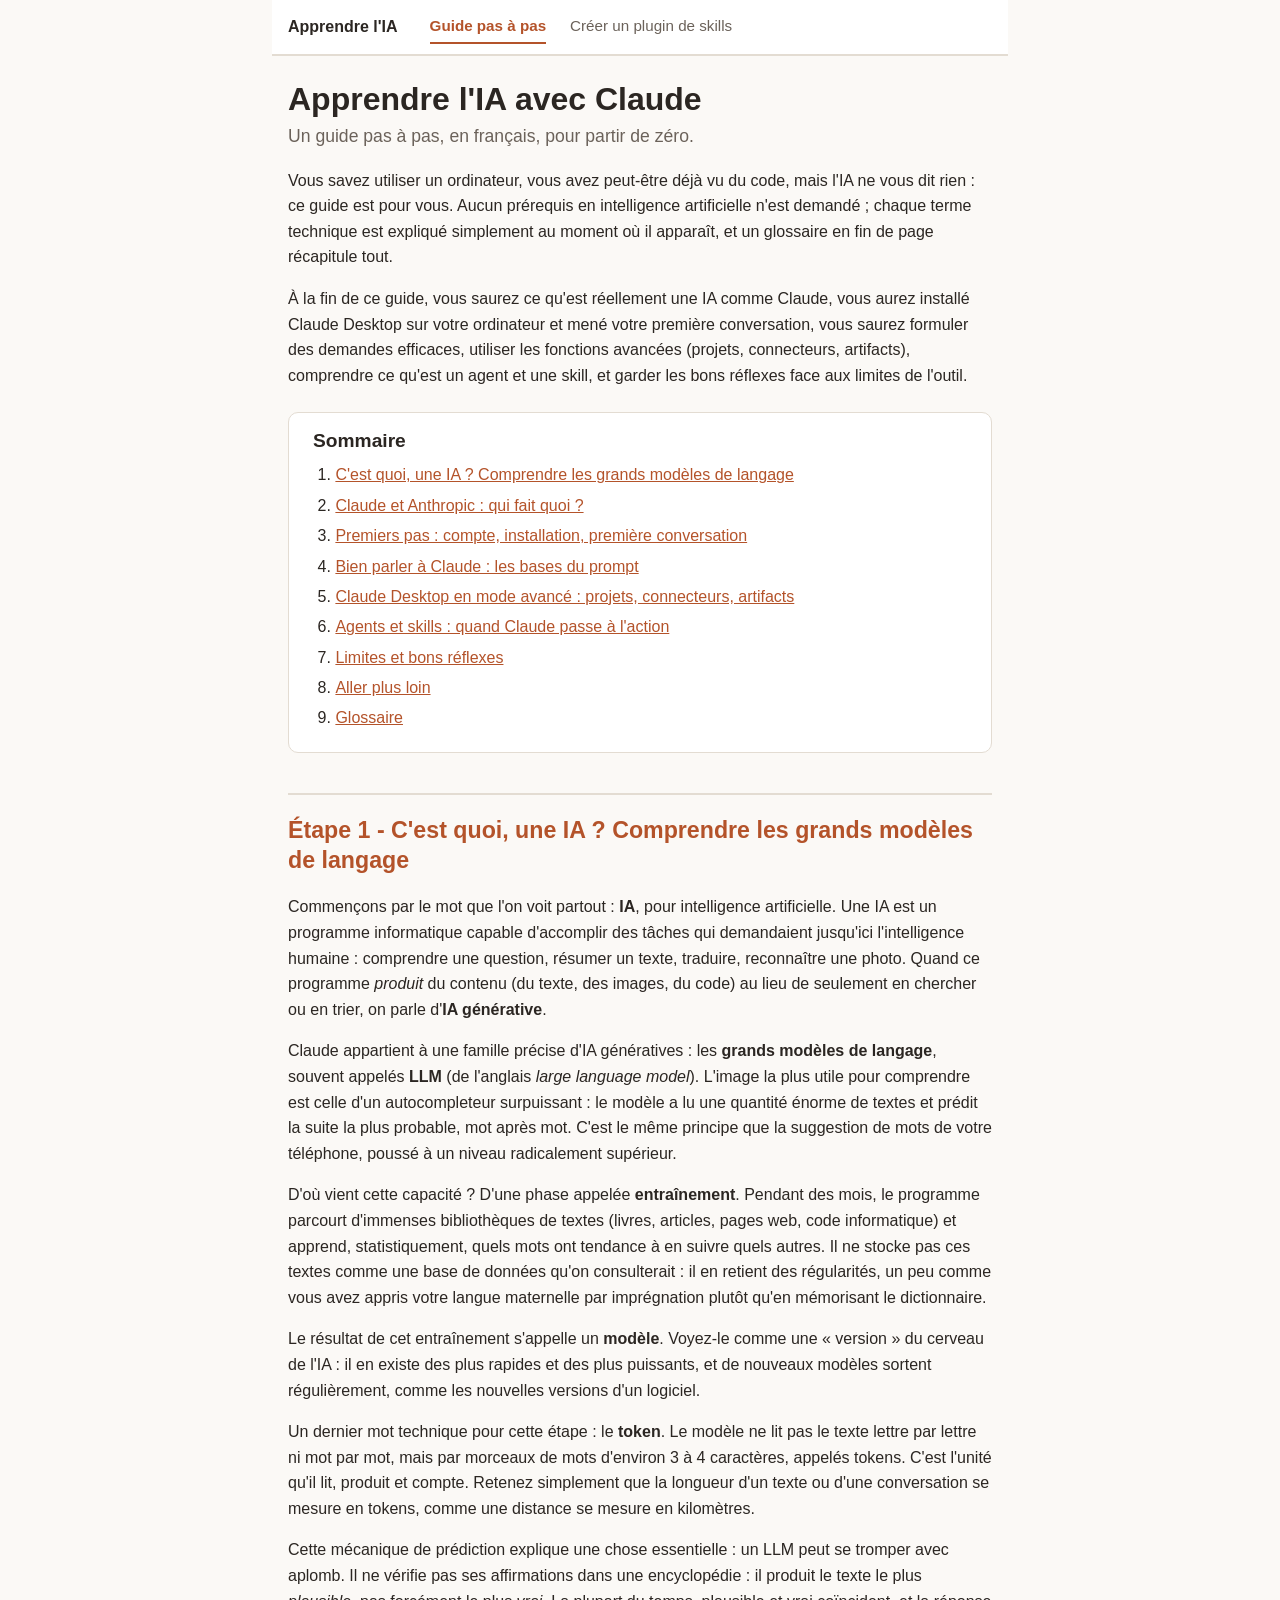
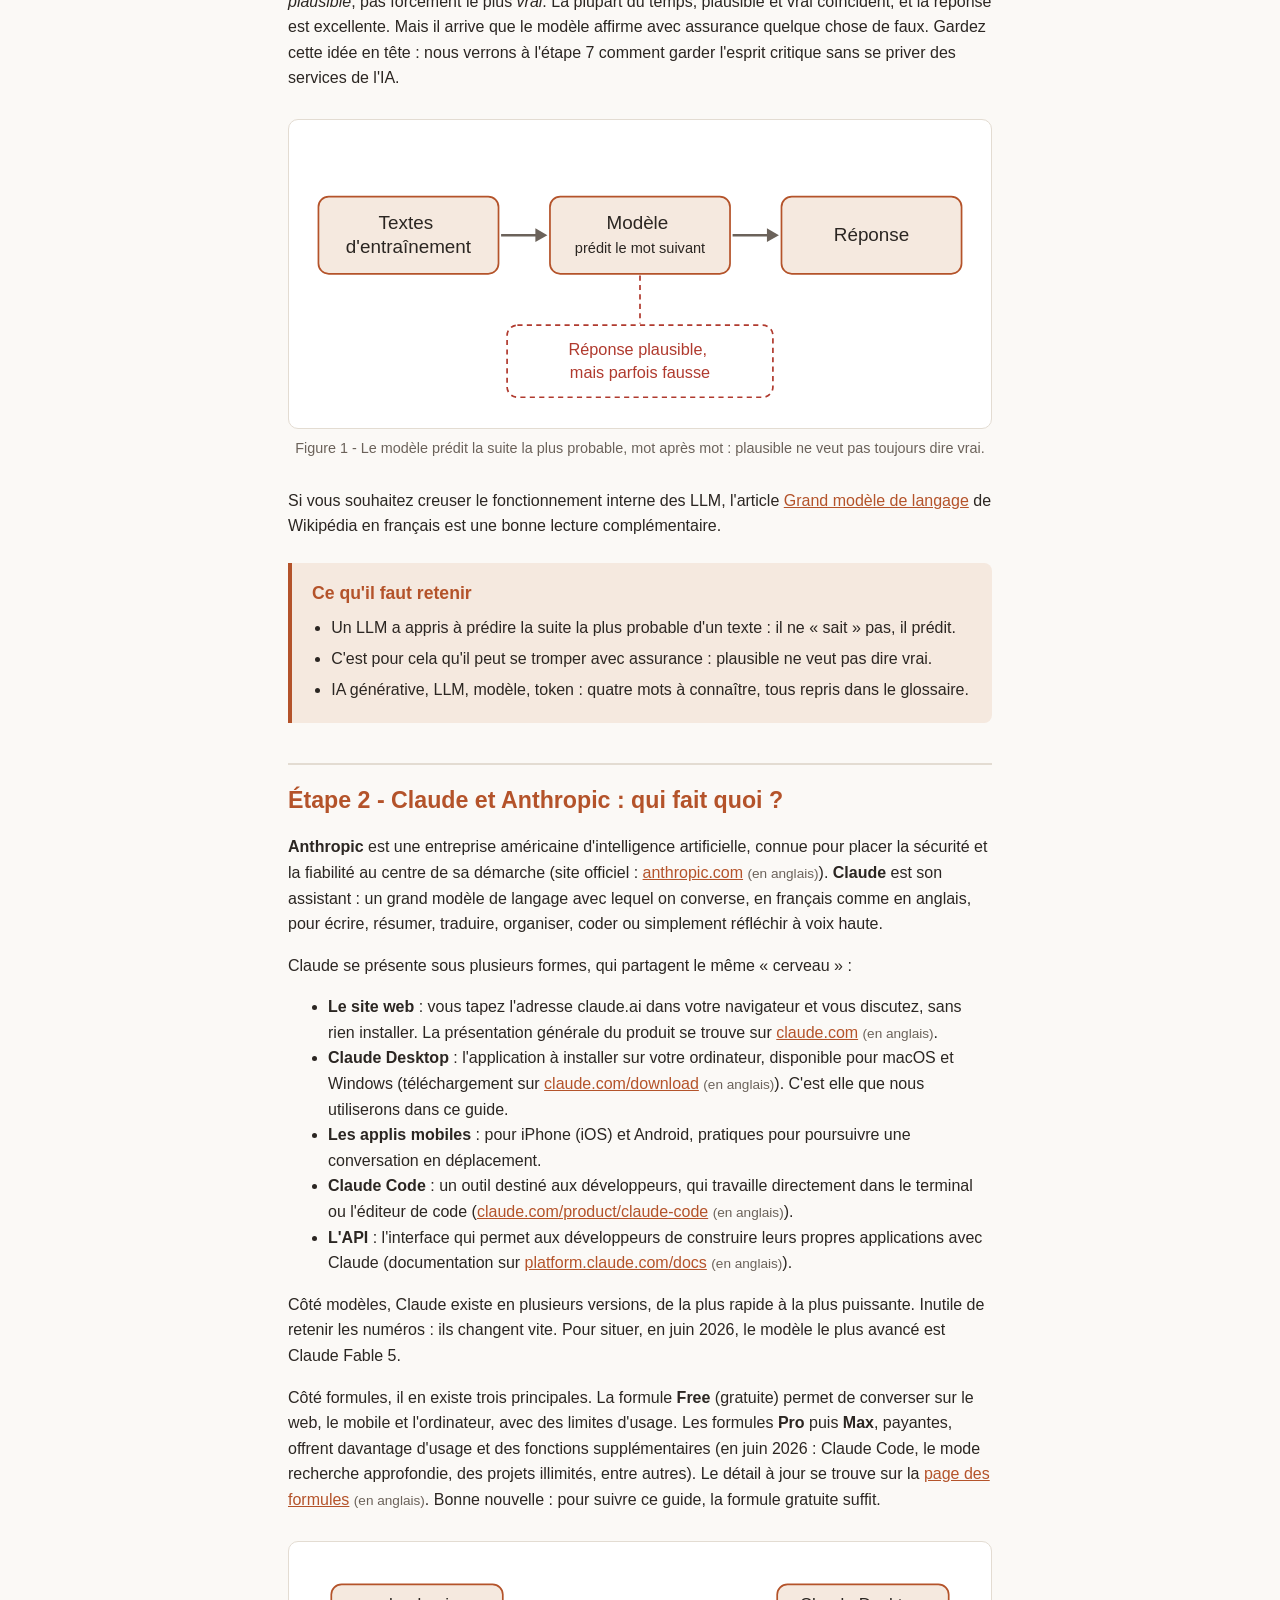
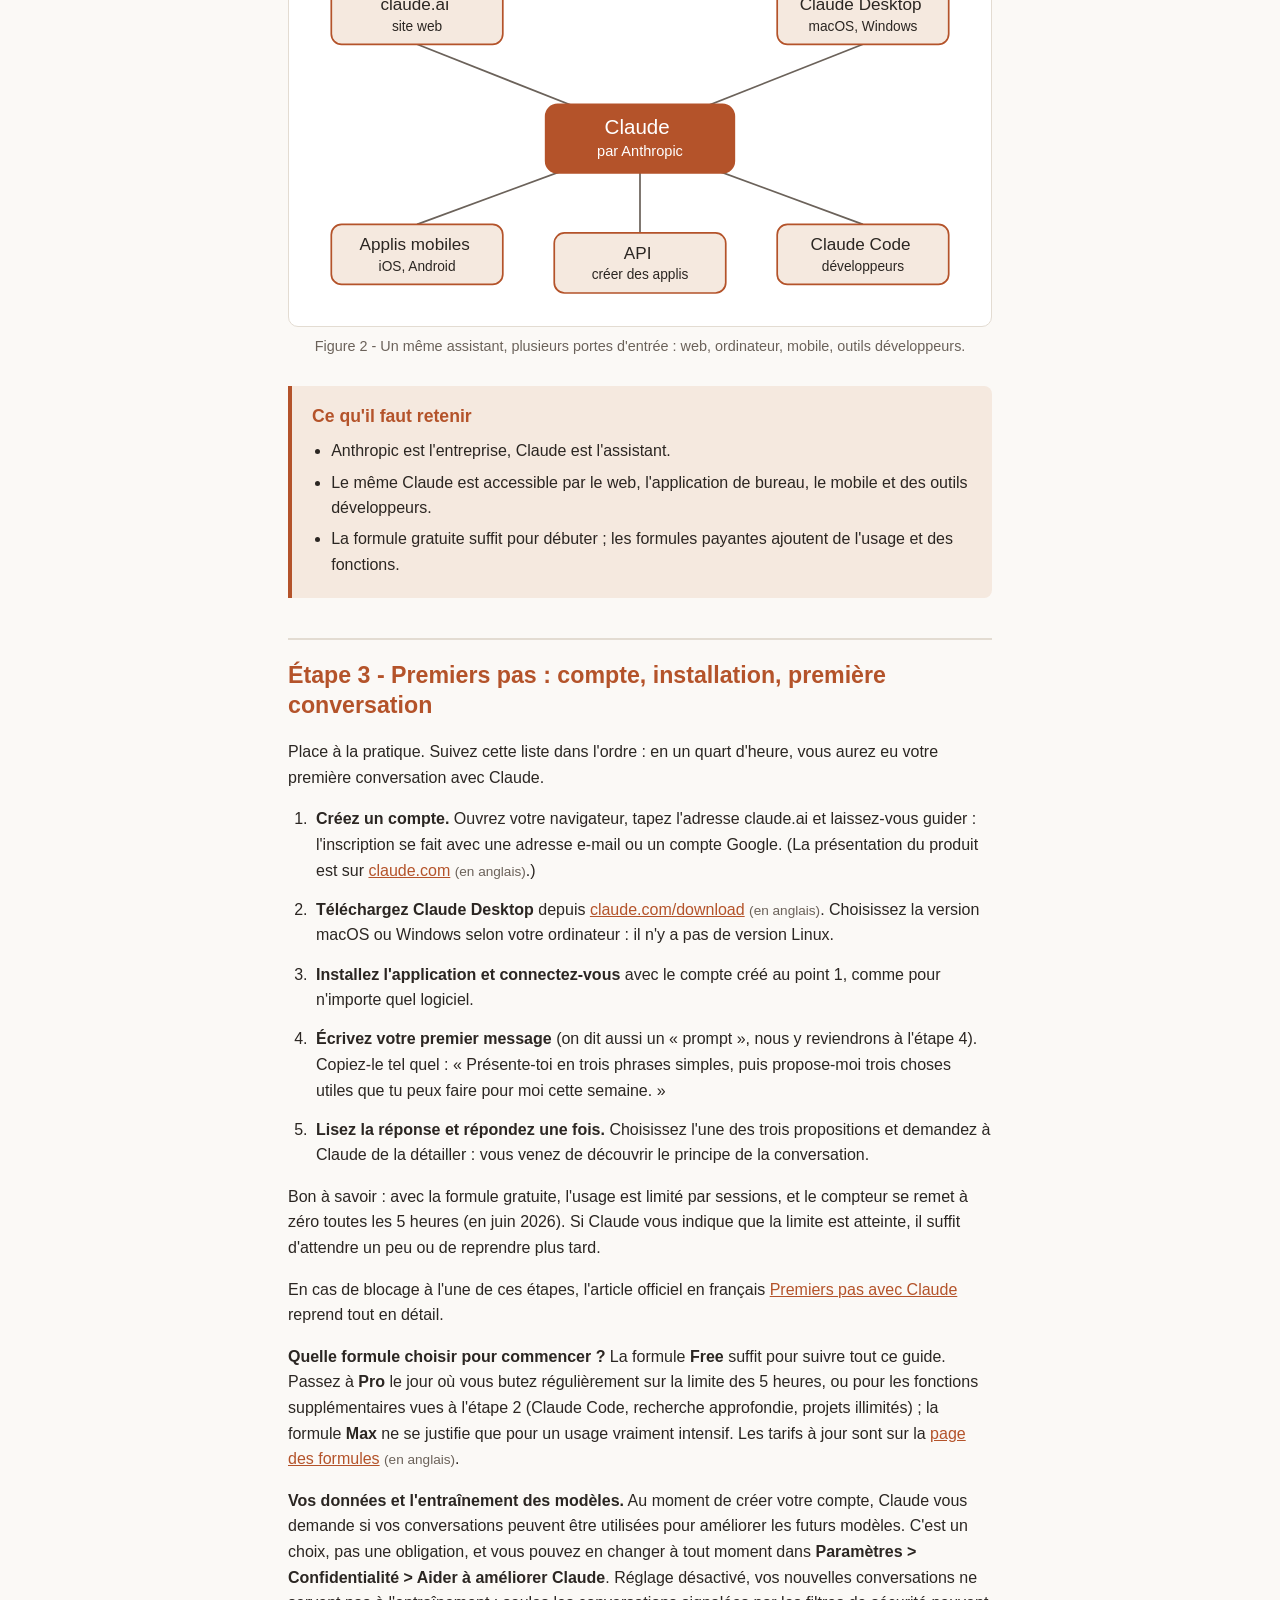
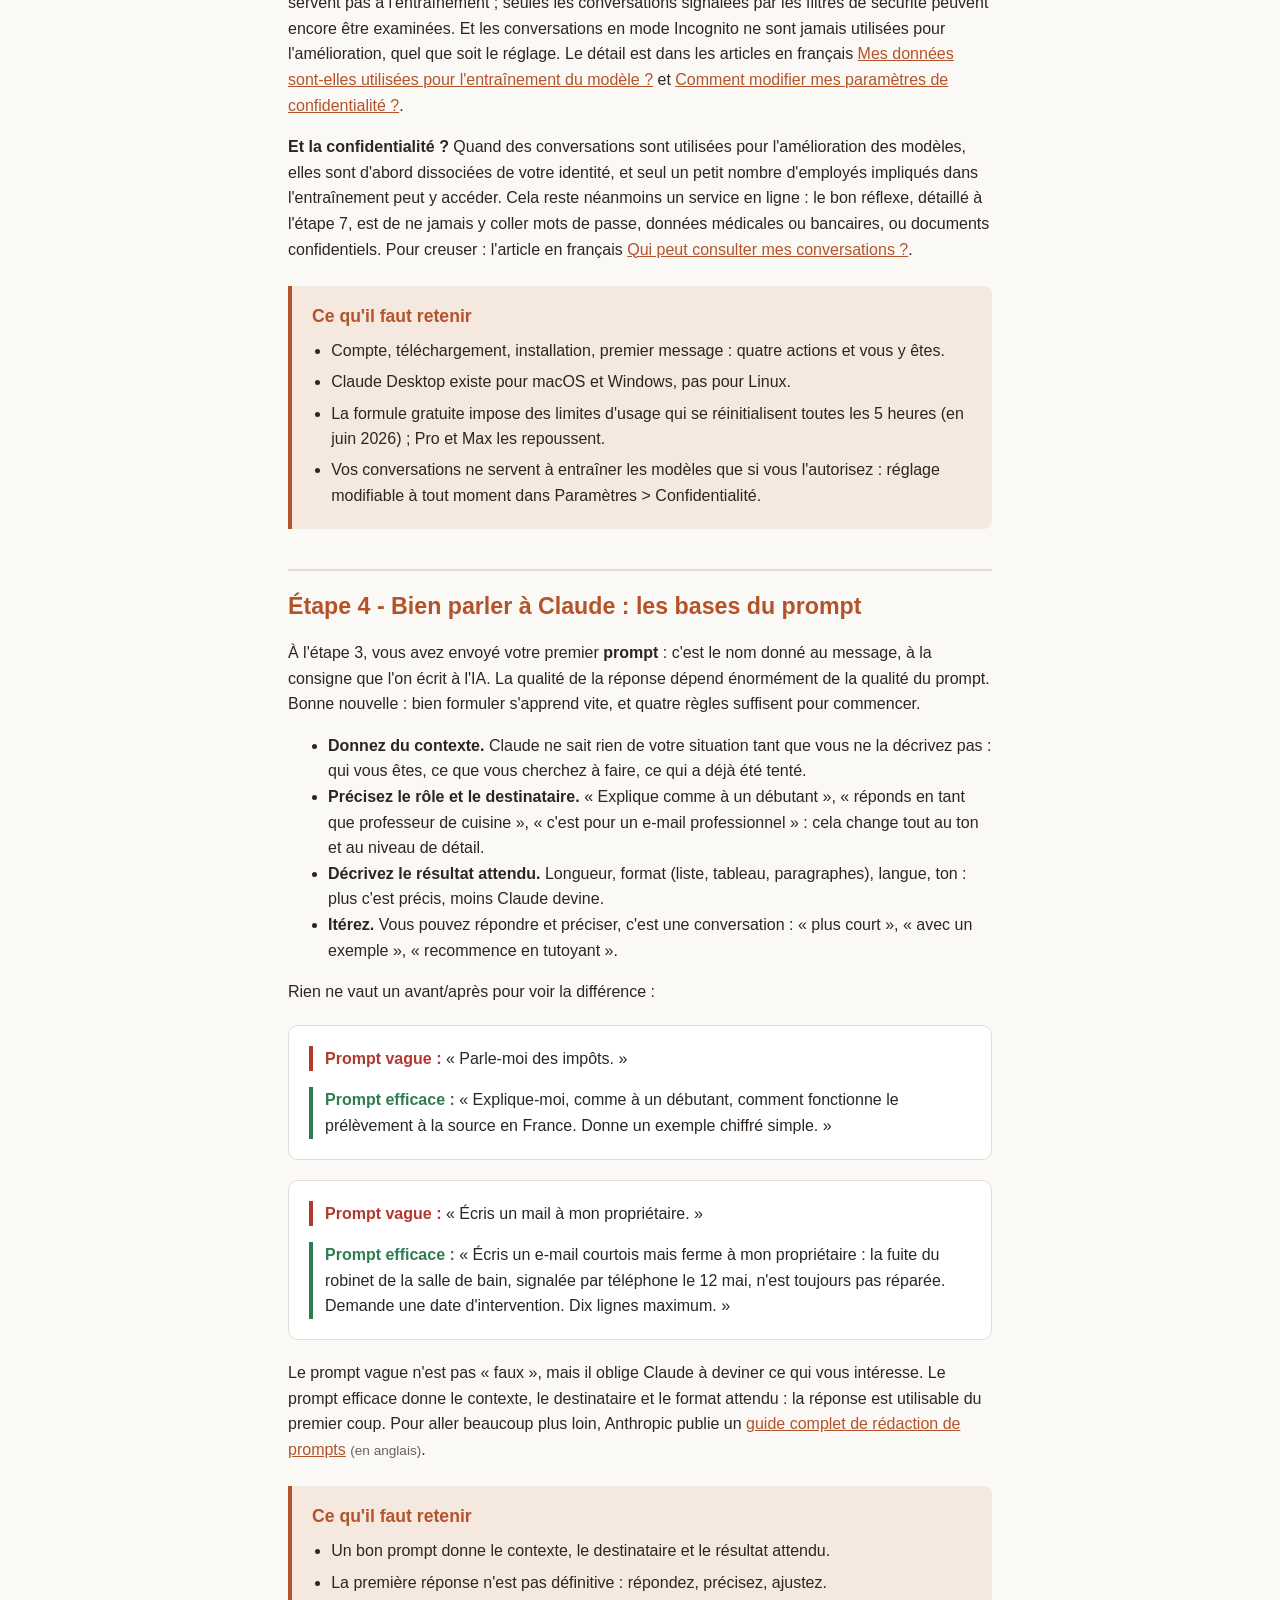
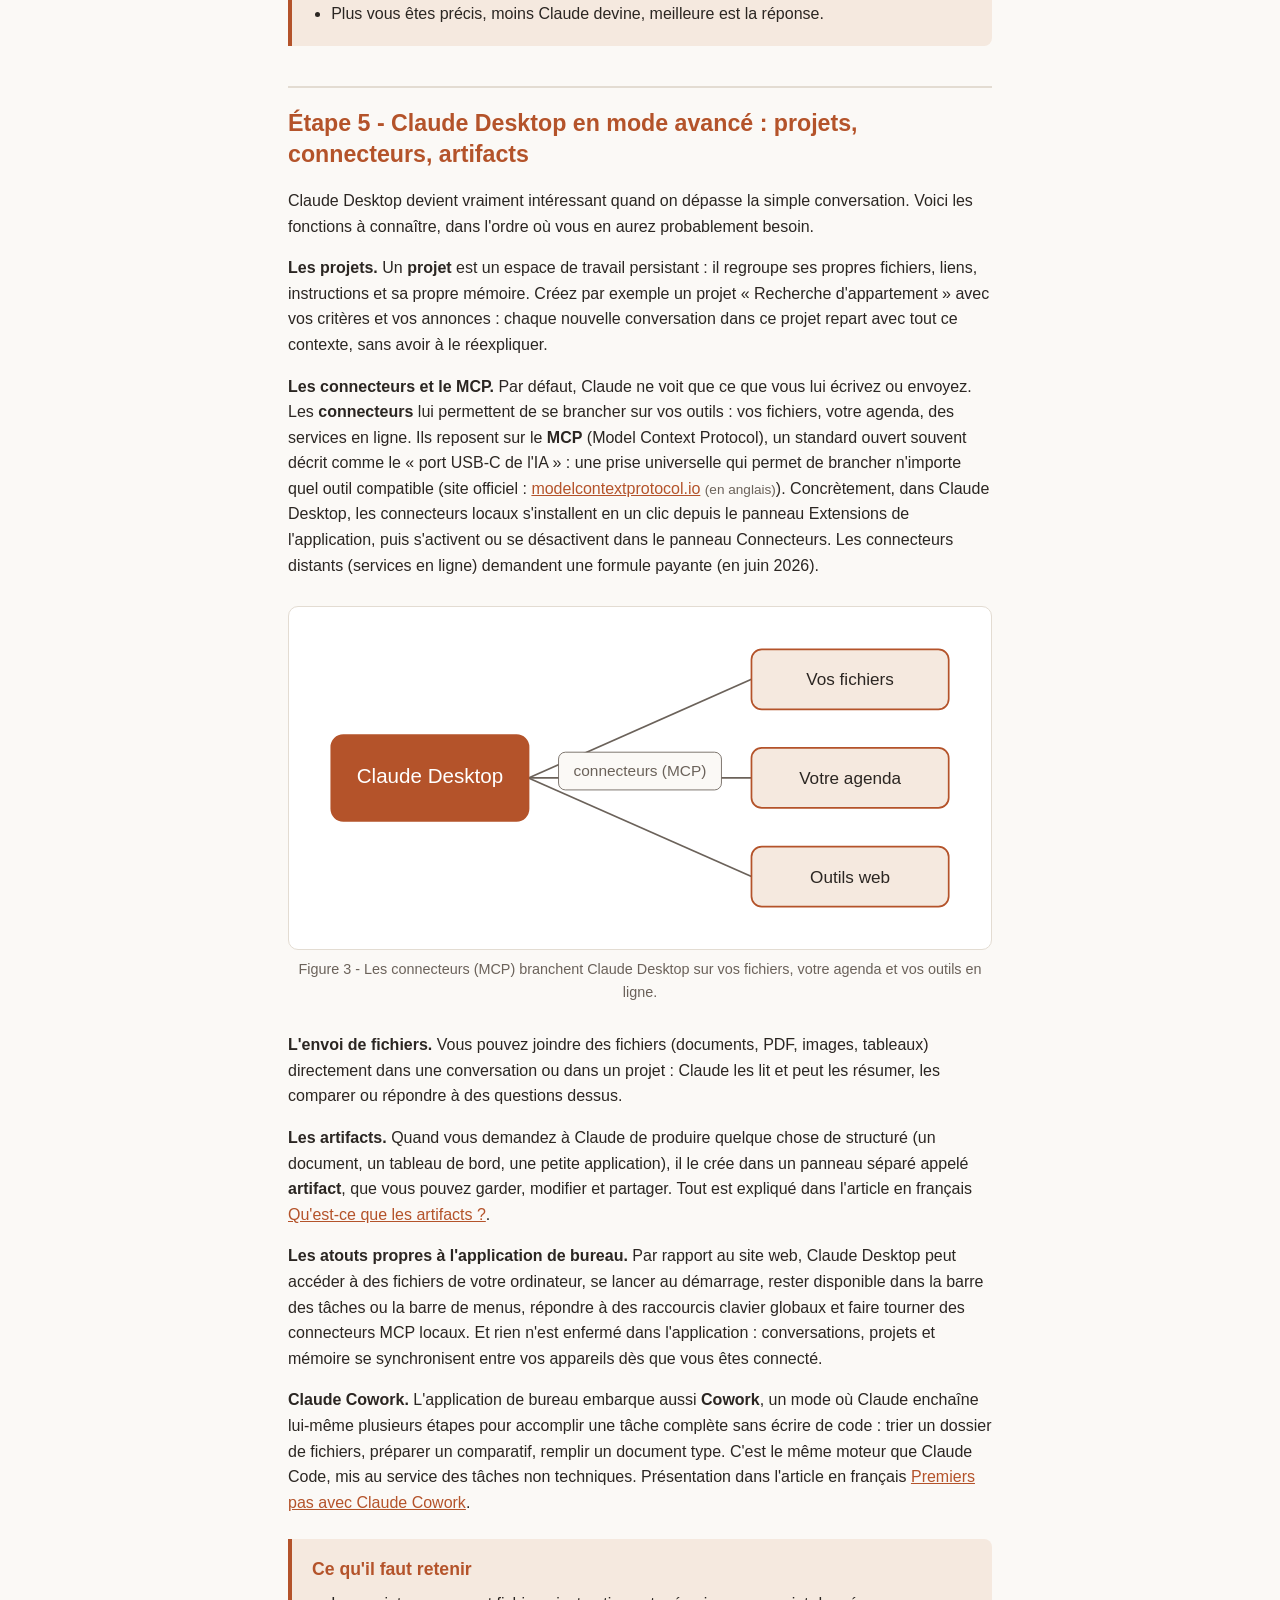
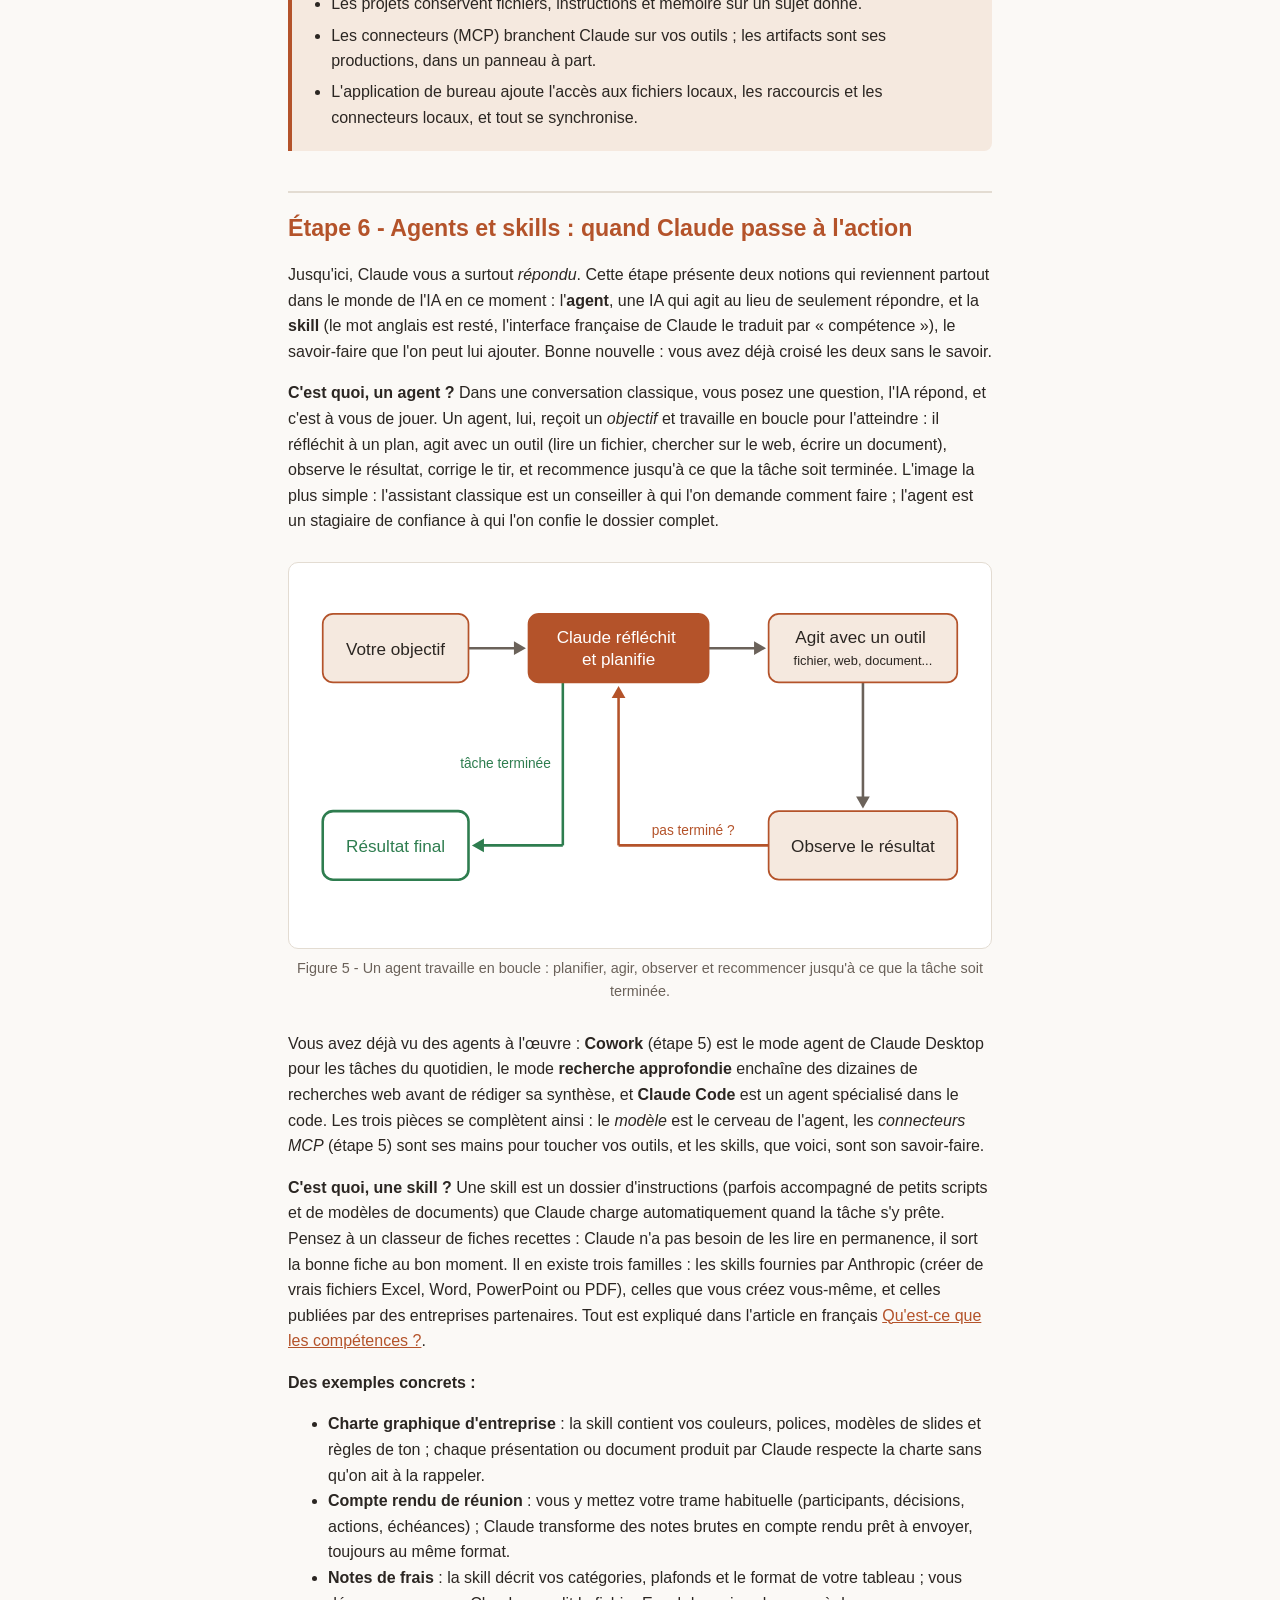
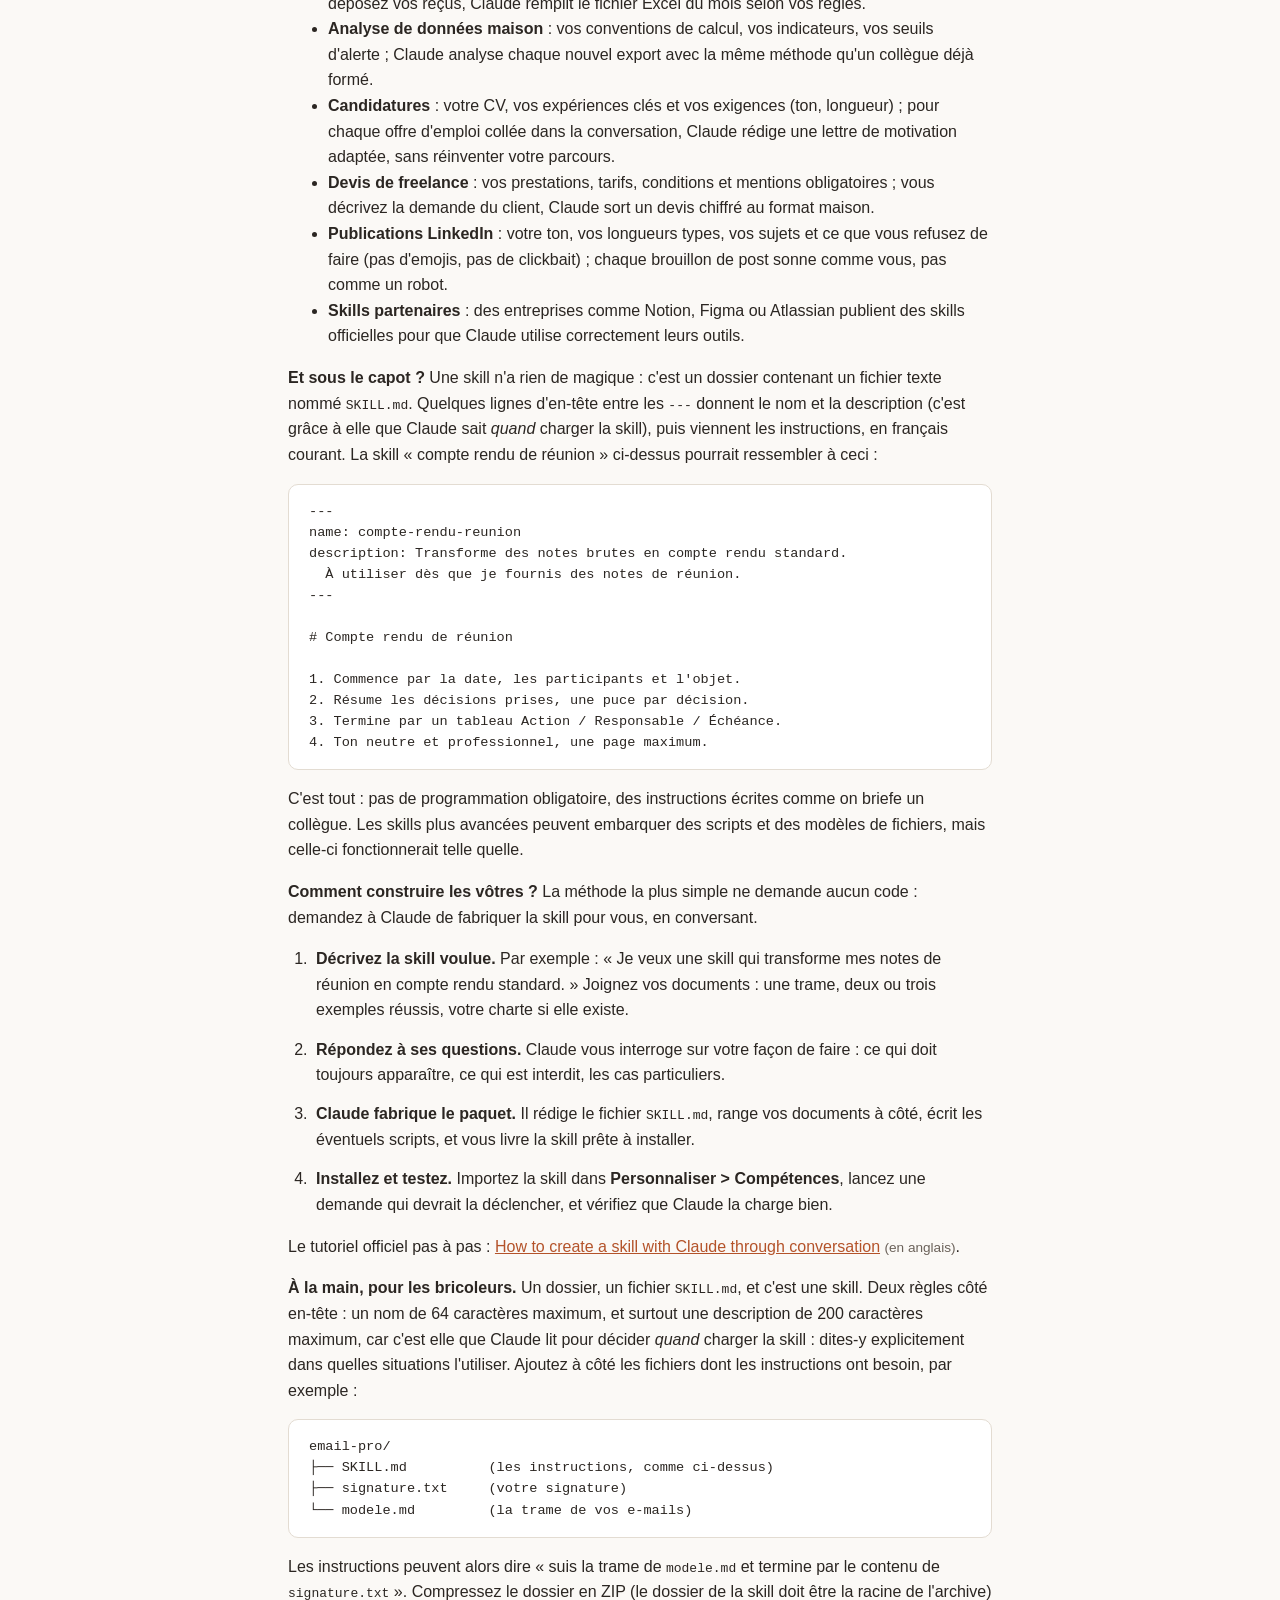
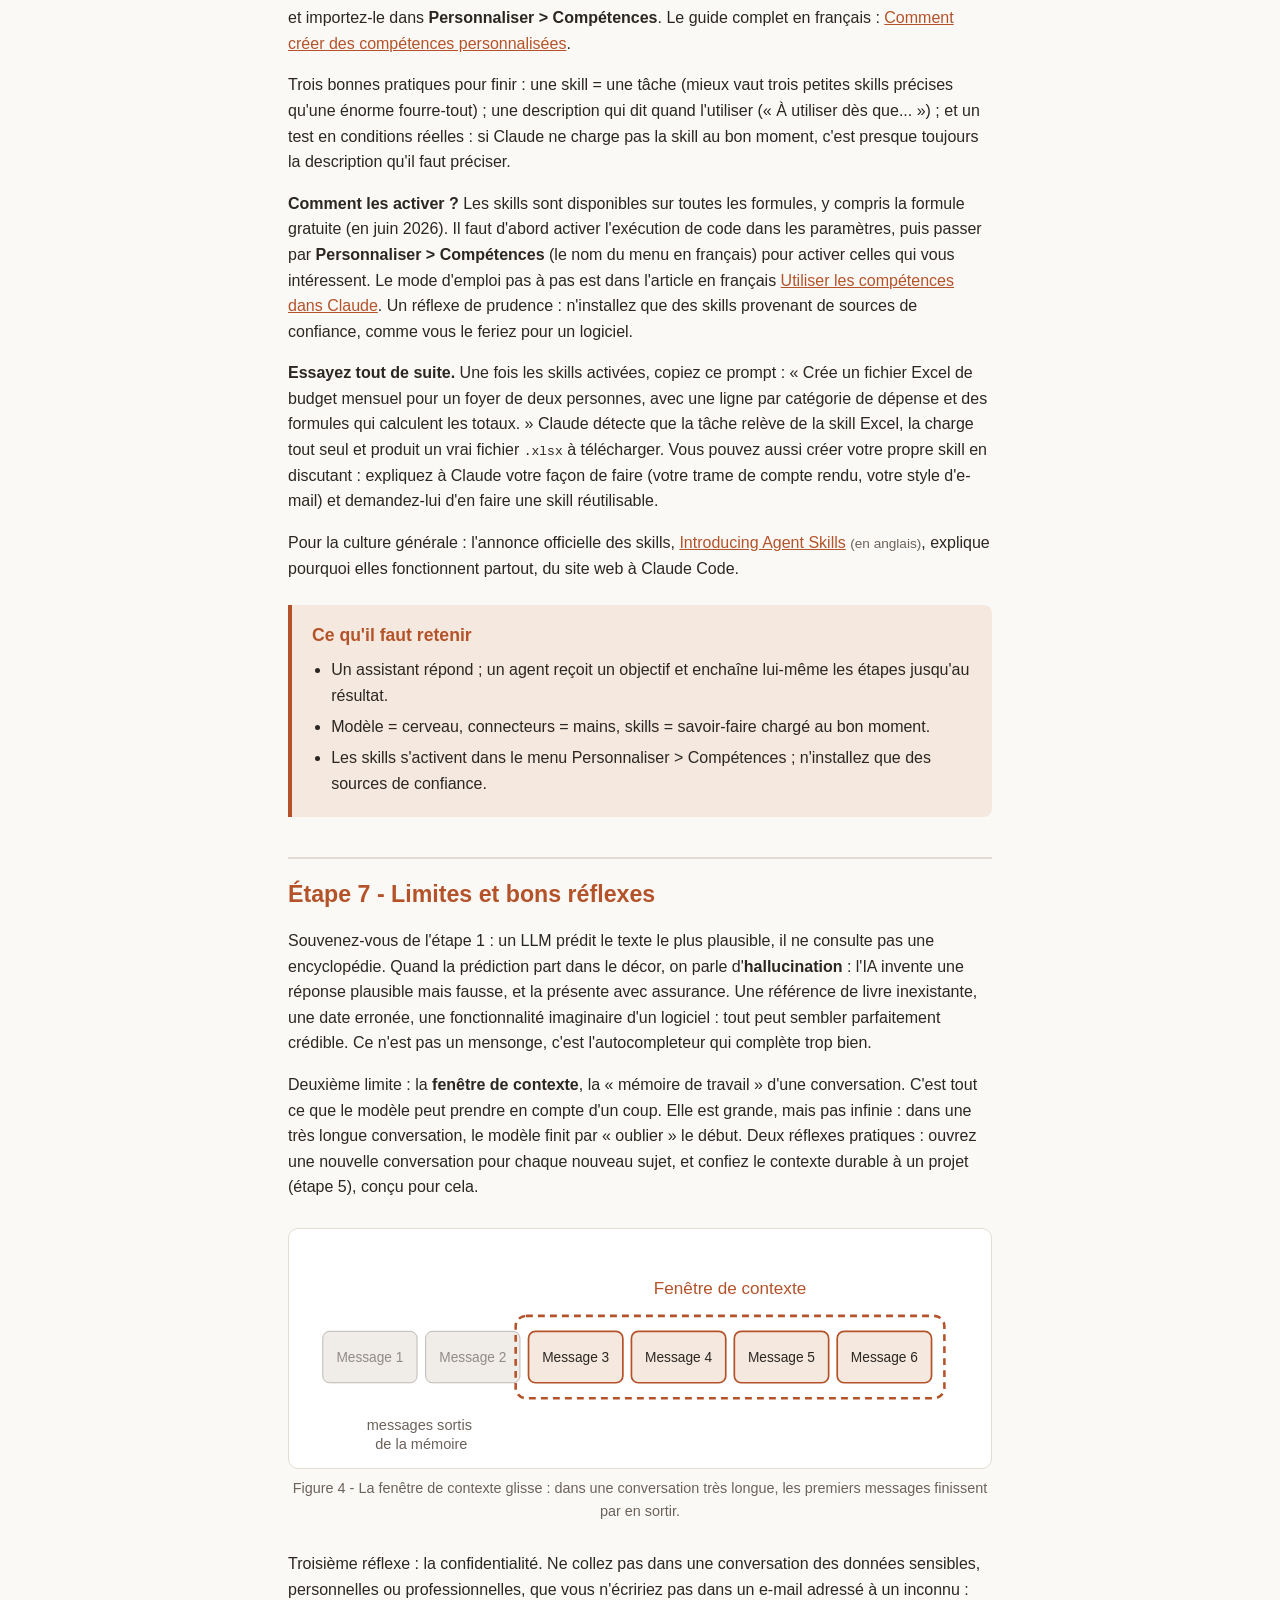
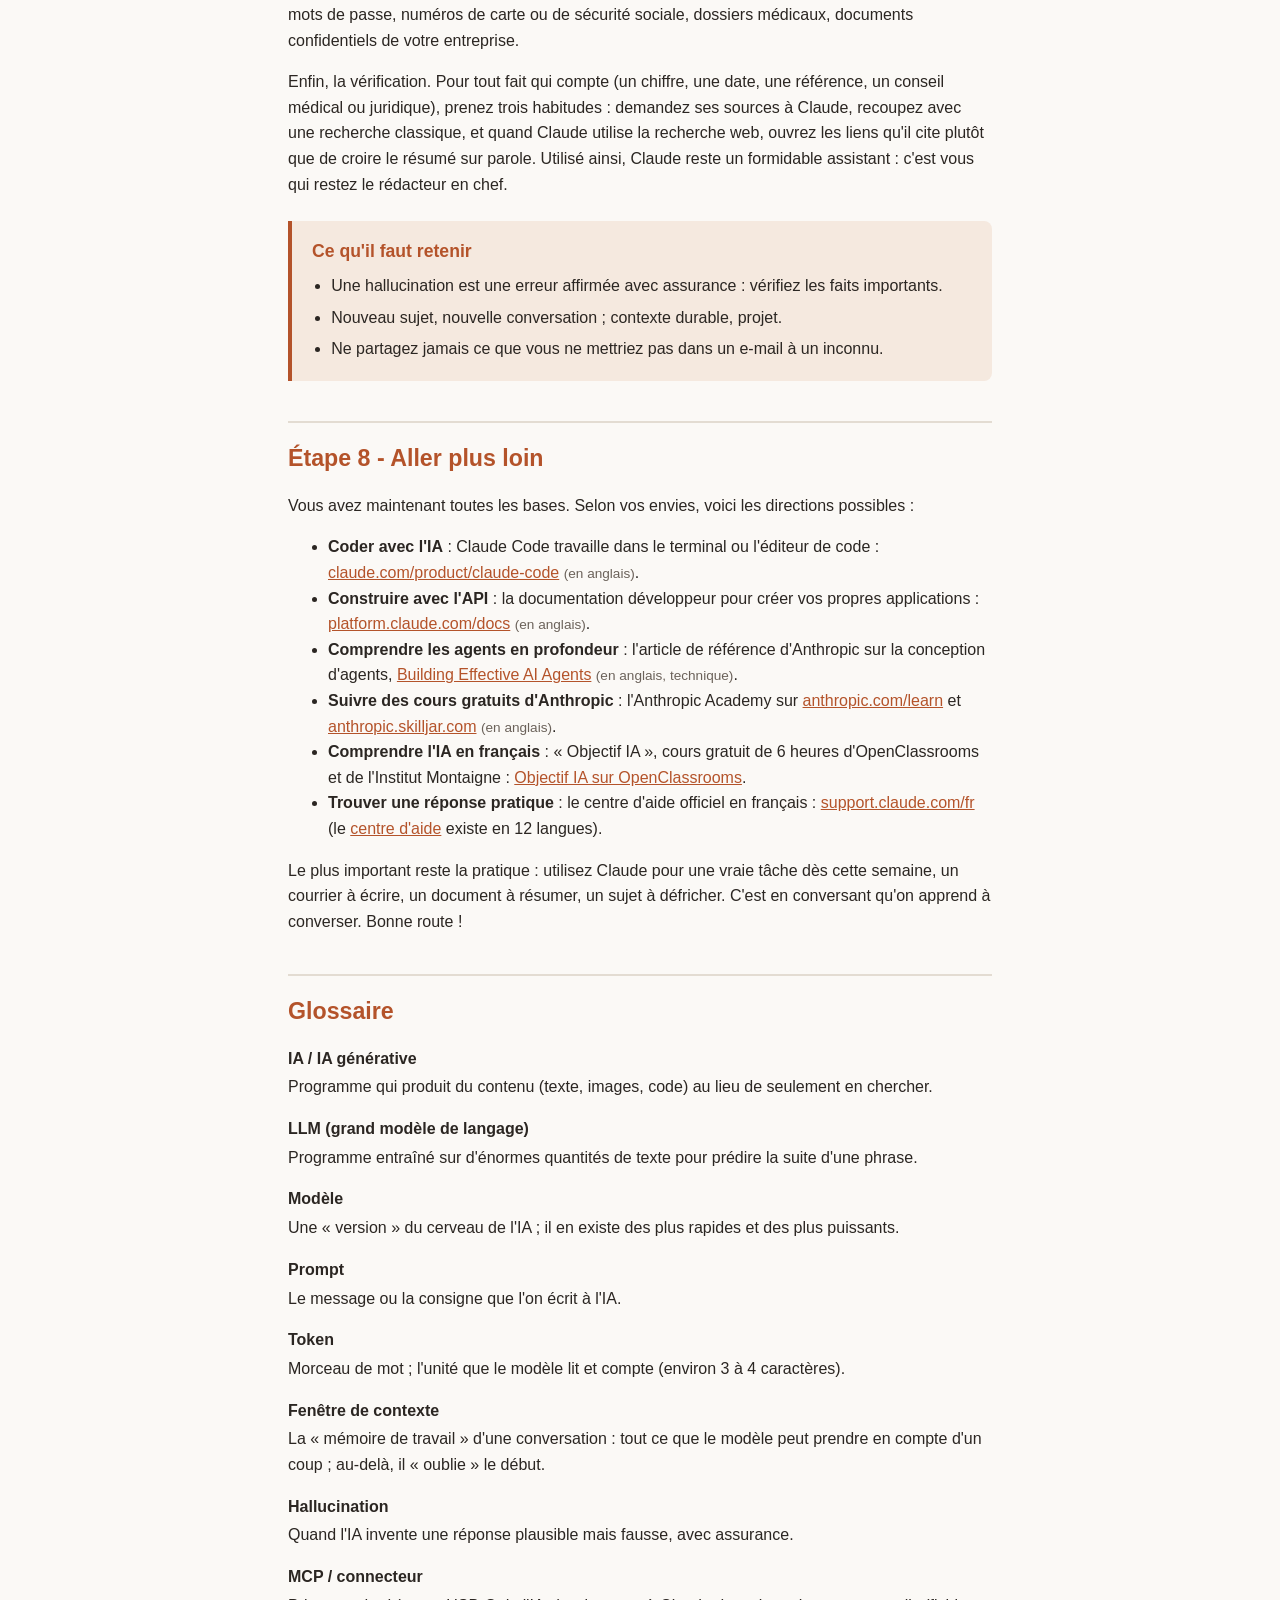
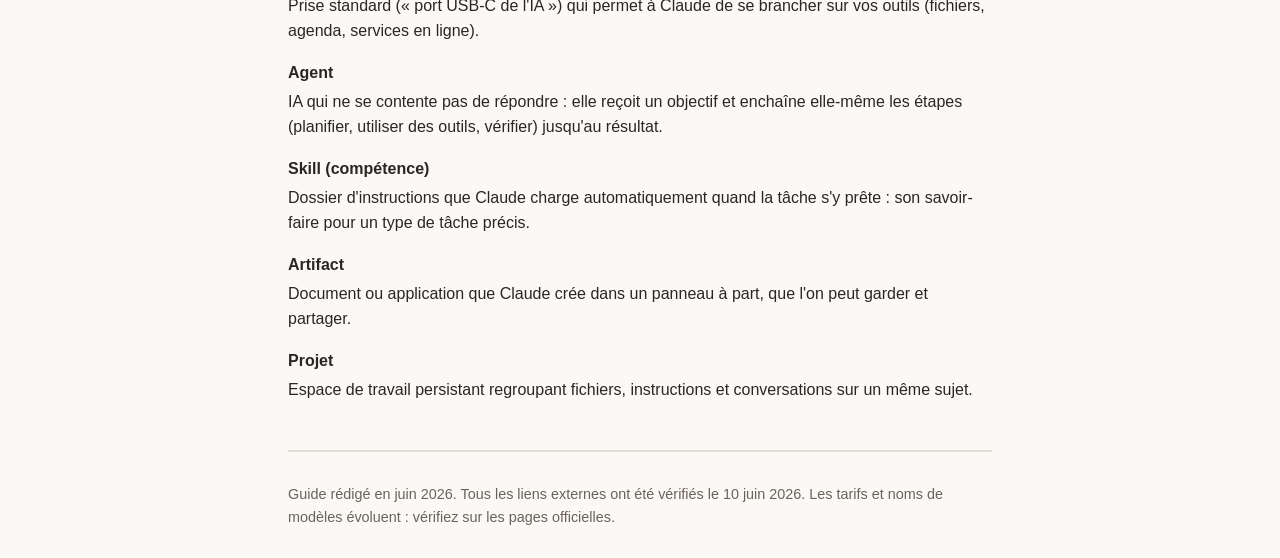
==== commit b62274a3: "Add multipage navigation and skills plugin creation guide - Extract shared CSS into style.css - Add " ====
--- a/index.html
+++ b/index.html
@@ -4,115 +4,14 @@
 <meta charset="utf-8">
 <meta name="viewport" content="width=device-width, initial-scale=1">
 <title>Apprendre l'IA avec Claude - guide pas à pas</title>
-<style>
-:root {
-  --encre: #2b2622;
-  --fond: #fbf9f6;
-  --accent: #b4532a;
-  --accent-doux: #f5e9df;
-  --bord: #e3dcd2;
-  --gris: #6b625a;
-  --vert: #2e7d4f;
-  --rouge: #b03a2e;
-}
-* { box-sizing: border-box; }
-html { scroll-behavior: smooth; }
-body {
-  font-family: -apple-system, BlinkMacSystemFont, "Segoe UI", Roboto, "Helvetica Neue", Arial, sans-serif;
-  line-height: 1.6;
-  max-width: 46rem;
-  margin: 0 auto;
-  padding: 1rem;
-  color: var(--encre);
-  background: var(--fond);
-}
-h1 { font-size: 2rem; line-height: 1.2; margin-bottom: 0.25rem; }
-.sous-titre { color: var(--gris); font-size: 1.1rem; margin-top: 0; }
-h2 {
-  font-size: 1.45rem;
-  line-height: 1.3;
-  margin-top: 2.5rem;
-  padding-top: 1.25rem;
-  border-top: 2px solid var(--bord);
-  color: var(--accent);
-}
-h3 { font-size: 1.1rem; margin-bottom: 0.3rem; }
-a { color: var(--accent); }
-.lang-note { color: var(--gris); font-size: 0.85em; white-space: nowrap; }
-nav.sommaire {
-  background: #fff;
-  border: 1px solid var(--bord);
-  border-radius: 10px;
-  padding: 1rem 1.5rem;
-  margin-top: 1.5rem;
-}
-nav.sommaire h2 {
-  margin: 0 0 0.5rem;
-  border: none;
-  padding: 0;
-  font-size: 1.2rem;
-  color: var(--encre);
-}
-nav.sommaire ol { margin: 0; padding-left: 1.4rem; }
-nav.sommaire li { margin: 0.3rem 0; }
-aside.retenir {
-  background: var(--accent-doux);
-  border-left: 4px solid var(--accent);
-  border-radius: 0 8px 8px 0;
-  padding: 0.75rem 1.25rem;
-  margin: 1.5rem 0;
-}
-aside.retenir h3 { margin-top: 0.25rem; color: var(--accent); }
-aside.retenir ul { margin: 0.5rem 0; padding-left: 1.2rem; }
-aside.retenir li { margin: 0.35rem 0; }
-div.exemple {
-  border: 1px solid var(--bord);
-  border-radius: 10px;
-  background: #fff;
-  padding: 0.25rem 1.25rem;
-  margin: 1.25rem 0;
-}
-div.exemple .avant { border-left: 4px solid var(--rouge); padding-left: 0.75rem; }
-div.exemple .apres { border-left: 4px solid var(--vert); padding-left: 0.75rem; }
-div.exemple .avant strong { color: var(--rouge); }
-div.exemple .apres strong { color: var(--vert); }
-ol.checklist { padding-left: 1.5rem; }
-ol.checklist li { margin: 0.85rem 0; padding-left: 0.25rem; }
-figure { margin: 1.75rem 0; }
-figure svg {
-  display: block;
-  background: #fff;
-  border: 1px solid var(--bord);
-  border-radius: 10px;
-  padding: 0.5rem;
-}
-figcaption {
-  font-size: 0.9rem;
-  color: var(--gris);
-  text-align: center;
-  margin-top: 0.5rem;
-}
-pre {
-  background: #fff;
-  border: 1px solid var(--bord);
-  border-radius: 10px;
-  padding: 1rem 1.25rem;
-  overflow-x: auto;
-  font-size: 0.85rem;
-  line-height: 1.55;
-}
-dl dt { font-weight: 700; margin-top: 1rem; }
-dl dd { margin-left: 0; margin-top: 0.2rem; }
-footer {
-  margin-top: 3rem;
-  padding-top: 1rem;
-  border-top: 2px solid var(--bord);
-  font-size: 0.9rem;
-  color: var(--gris);
-}
-</style>
+<link rel="stylesheet" href="style.css">
 </head>
 <body>
+<nav class="site-nav" aria-label="Navigation du site">
+<span class="nav-title">Apprendre l'IA</span>
+<a href="index.html" class="active">Guide pas à pas</a>
+<a href="creer-plugin-skills.html">Créer un plugin de skills</a>
+</nav>
 <header>
 <h1>Apprendre l'IA avec Claude</h1>
 <p class="sous-titre">Un guide pas à pas, en français, pour partir de zéro.</p>
--- a/style.css
+++ b/style.css
@@ -0,0 +1,173 @@
+:root {
+  --encre: #2b2622;
+  --fond: #fbf9f6;
+  --accent: #b4532a;
+  --accent-doux: #f5e9df;
+  --bord: #e3dcd2;
+  --gris: #6b625a;
+  --vert: #2e7d4f;
+  --rouge: #b03a2e;
+}
+* { box-sizing: border-box; }
+html { scroll-behavior: smooth; }
+body {
+  font-family: -apple-system, BlinkMacSystemFont, "Segoe UI", Roboto, "Helvetica Neue", Arial, sans-serif;
+  line-height: 1.6;
+  max-width: 46rem;
+  margin: 0 auto;
+  padding: 1rem;
+  color: var(--encre);
+  background: var(--fond);
+}
+h1 { font-size: 2rem; line-height: 1.2; margin-bottom: 0.25rem; }
+.sous-titre { color: var(--gris); font-size: 1.1rem; margin-top: 0; }
+h2 {
+  font-size: 1.45rem;
+  line-height: 1.3;
+  margin-top: 2.5rem;
+  padding-top: 1.25rem;
+  border-top: 2px solid var(--bord);
+  color: var(--accent);
+}
+h3 { font-size: 1.1rem; margin-bottom: 0.3rem; }
+a { color: var(--accent); }
+.lang-note { color: var(--gris); font-size: 0.85em; white-space: nowrap; }
+nav.sommaire {
+  background: #fff;
+  border: 1px solid var(--bord);
+  border-radius: 10px;
+  padding: 1rem 1.5rem;
+  margin-top: 1.5rem;
+}
+nav.sommaire h2 {
+  margin: 0 0 0.5rem;
+  border: none;
+  padding: 0;
+  font-size: 1.2rem;
+  color: var(--encre);
+}
+nav.sommaire ol { margin: 0; padding-left: 1.4rem; }
+nav.sommaire li { margin: 0.3rem 0; }
+aside.retenir {
+  background: var(--accent-doux);
+  border-left: 4px solid var(--accent);
+  border-radius: 0 8px 8px 0;
+  padding: 0.75rem 1.25rem;
+  margin: 1.5rem 0;
+}
+aside.retenir h3 { margin-top: 0.25rem; color: var(--accent); }
+aside.retenir ul { margin: 0.5rem 0; padding-left: 1.2rem; }
+aside.retenir li { margin: 0.35rem 0; }
+div.exemple {
+  border: 1px solid var(--bord);
+  border-radius: 10px;
+  background: #fff;
+  padding: 0.25rem 1.25rem;
+  margin: 1.25rem 0;
+}
+div.exemple .avant { border-left: 4px solid var(--rouge); padding-left: 0.75rem; }
+div.exemple .apres { border-left: 4px solid var(--vert); padding-left: 0.75rem; }
+div.exemple .avant strong { color: var(--rouge); }
+div.exemple .apres strong { color: var(--vert); }
+ol.checklist { padding-left: 1.5rem; }
+ol.checklist li { margin: 0.85rem 0; padding-left: 0.25rem; }
+figure { margin: 1.75rem 0; }
+figure svg {
+  display: block;
+  background: #fff;
+  border: 1px solid var(--bord);
+  border-radius: 10px;
+  padding: 0.5rem;
+}
+figcaption {
+  font-size: 0.9rem;
+  color: var(--gris);
+  text-align: center;
+  margin-top: 0.5rem;
+}
+pre {
+  background: #fff;
+  border: 1px solid var(--bord);
+  border-radius: 10px;
+  padding: 1rem 1.25rem;
+  overflow-x: auto;
+  font-size: 0.85rem;
+  line-height: 1.55;
+}
+dl dt { font-weight: 700; margin-top: 1rem; }
+dl dd { margin-left: 0; margin-top: 0.2rem; }
+footer {
+  margin-top: 3rem;
+  padding-top: 1rem;
+  border-top: 2px solid var(--bord);
+  font-size: 0.9rem;
+  color: var(--gris);
+}
+
+/* Navigation du site */
+nav.site-nav {
+  background: #fff;
+  border-bottom: 2px solid var(--bord);
+  padding: 0.6rem 1rem;
+  margin: -1rem -1rem 1.5rem;
+  display: flex;
+  gap: 1.5rem;
+  align-items: center;
+  flex-wrap: wrap;
+}
+nav.site-nav a {
+  text-decoration: none;
+  color: var(--gris);
+  font-size: 0.95rem;
+  padding: 0.25rem 0;
+  border-bottom: 2px solid transparent;
+  transition: color 0.2s, border-color 0.2s;
+}
+nav.site-nav a:hover {
+  color: var(--accent);
+  border-bottom-color: var(--accent);
+}
+nav.site-nav a.active {
+  color: var(--accent);
+  border-bottom-color: var(--accent);
+  font-weight: 600;
+}
+nav.site-nav .nav-title {
+  font-weight: 700;
+  color: var(--encre);
+  font-size: 1rem;
+  margin-right: 0.5rem;
+}
+
+/* Tableaux */
+table {
+  width: 100%;
+  border-collapse: collapse;
+  margin: 1.25rem 0;
+  background: #fff;
+  border: 1px solid var(--bord);
+  border-radius: 10px;
+  overflow: hidden;
+}
+th, td {
+  padding: 0.6rem 1rem;
+  text-align: left;
+  border-bottom: 1px solid var(--bord);
+}
+th {
+  background: var(--accent-doux);
+  font-weight: 600;
+  font-size: 0.9rem;
+}
+td { font-size: 0.9rem; }
+tr:last-child td { border-bottom: none; }
+
+/* Encarts info */
+aside.info {
+  background: #e8f4ec;
+  border-left: 4px solid var(--vert);
+  border-radius: 0 8px 8px 0;
+  padding: 0.75rem 1.25rem;
+  margin: 1.5rem 0;
+}
+aside.info h3 { margin-top: 0.25rem; color: var(--vert); }
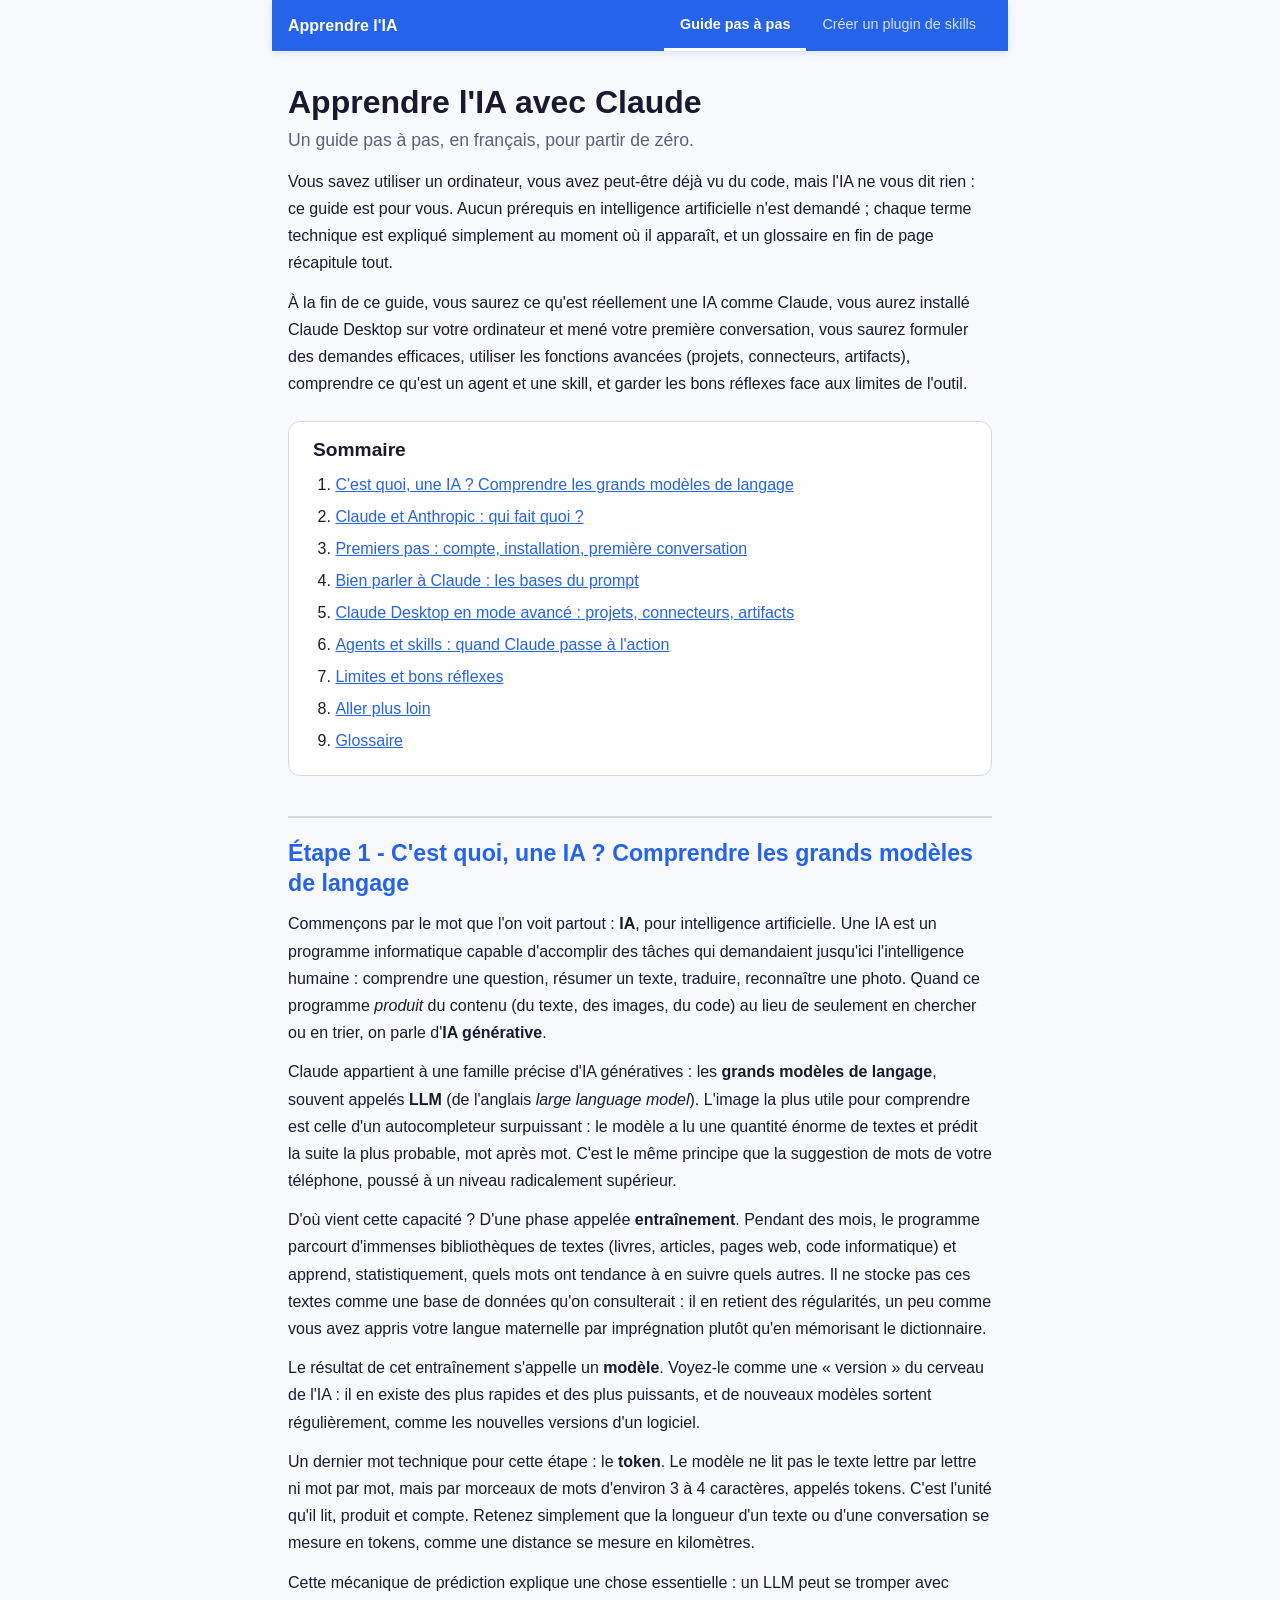
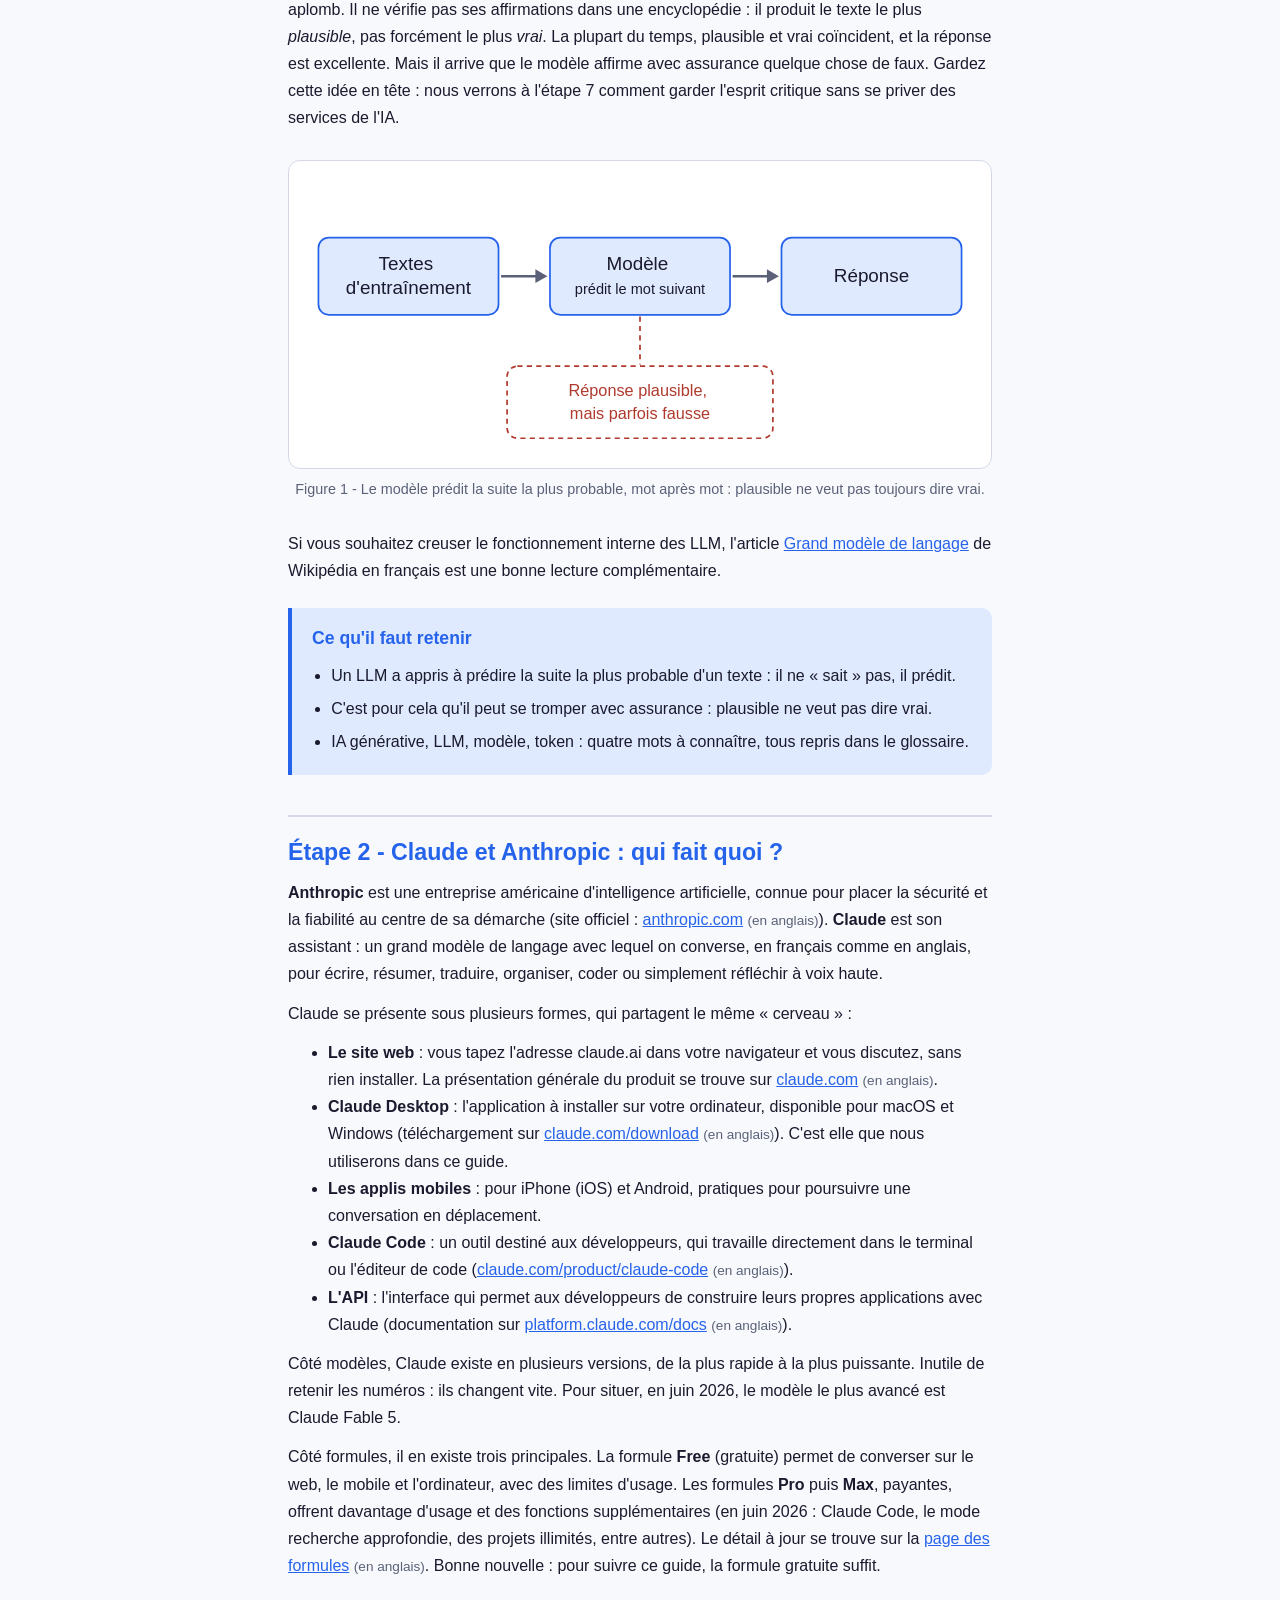
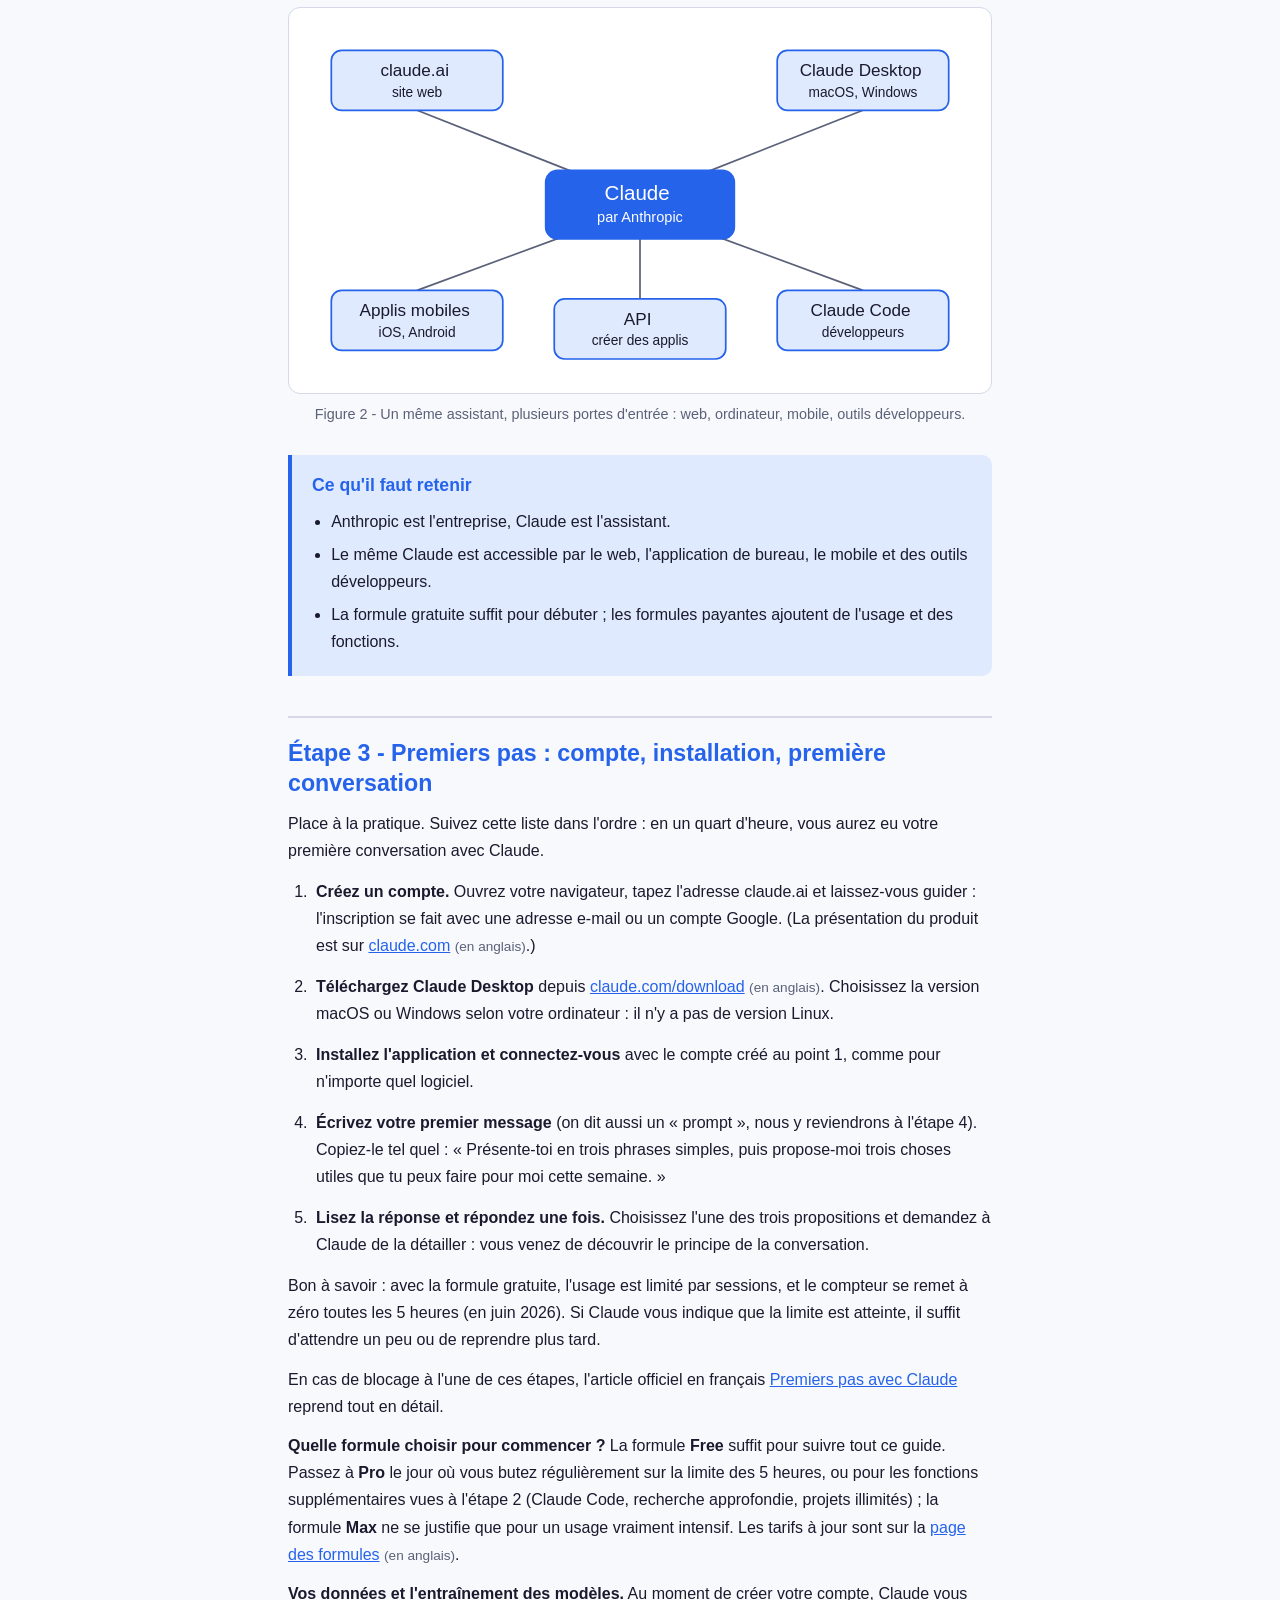
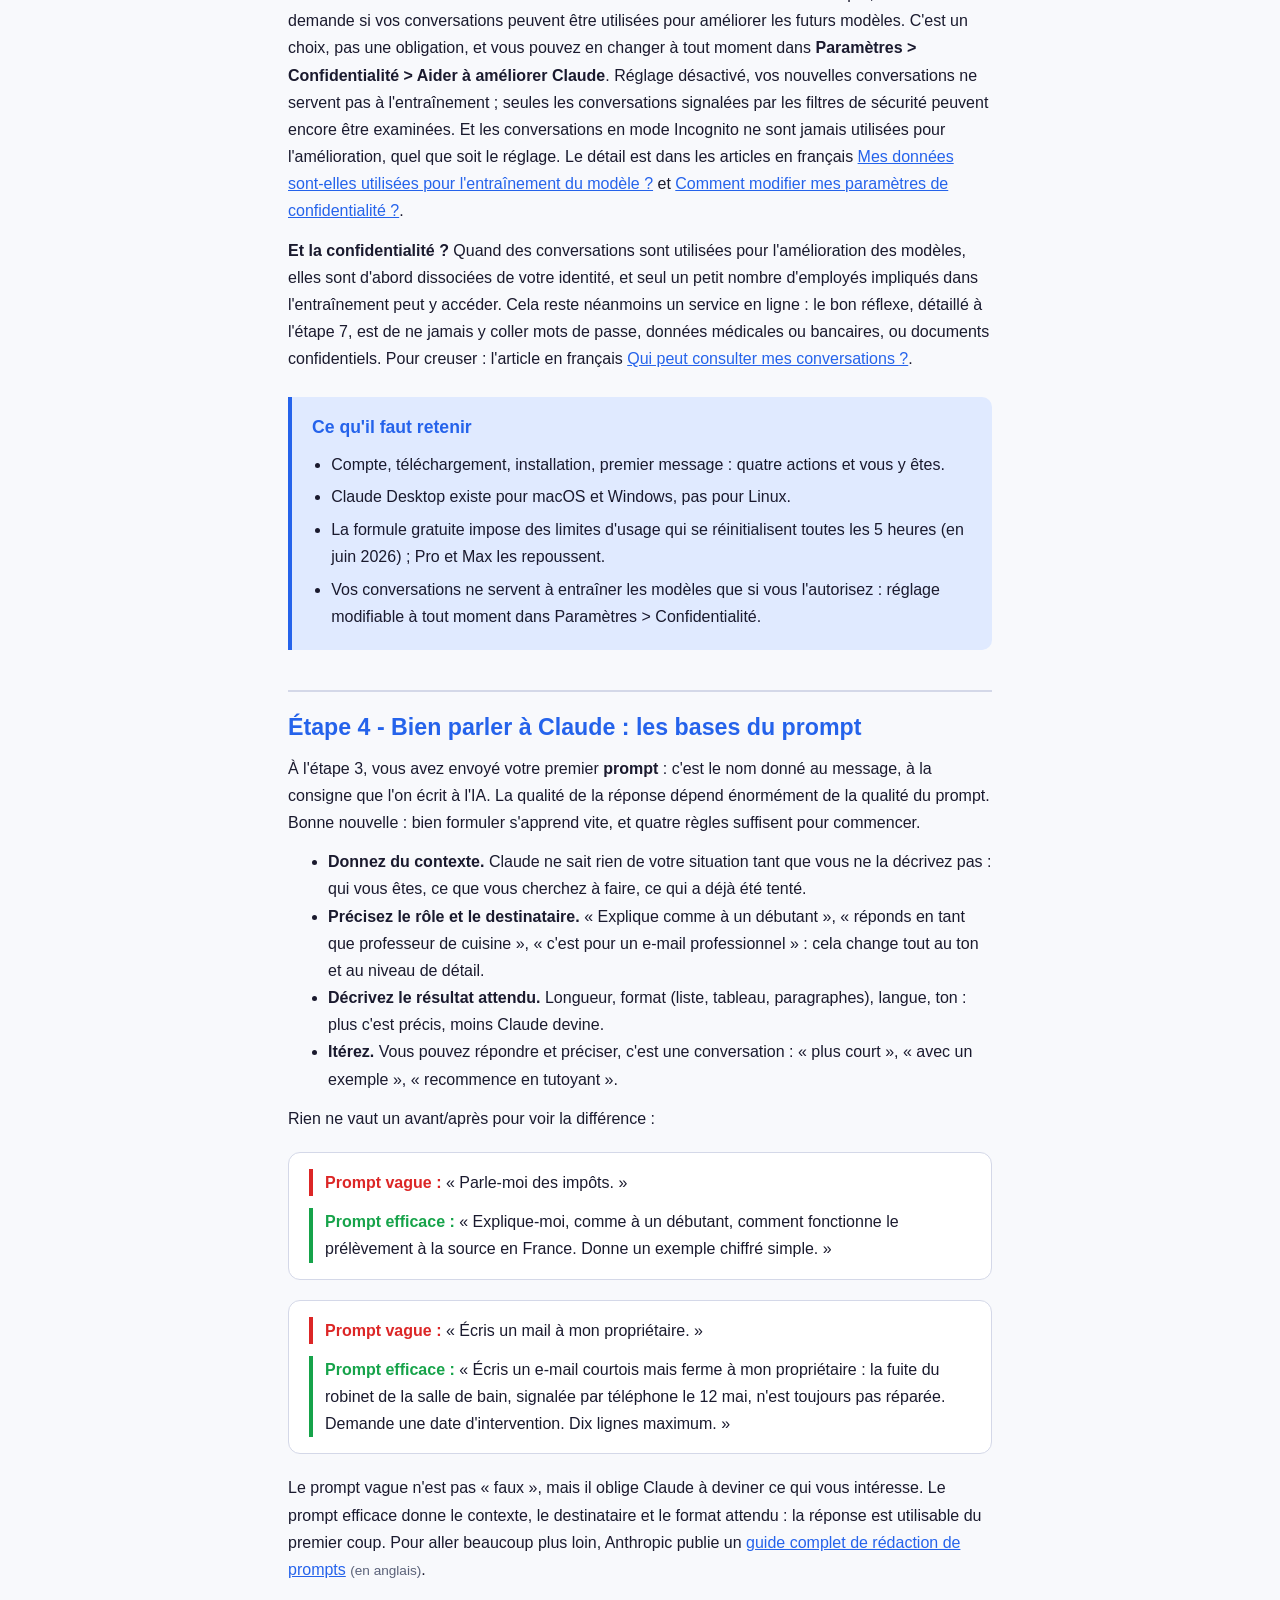
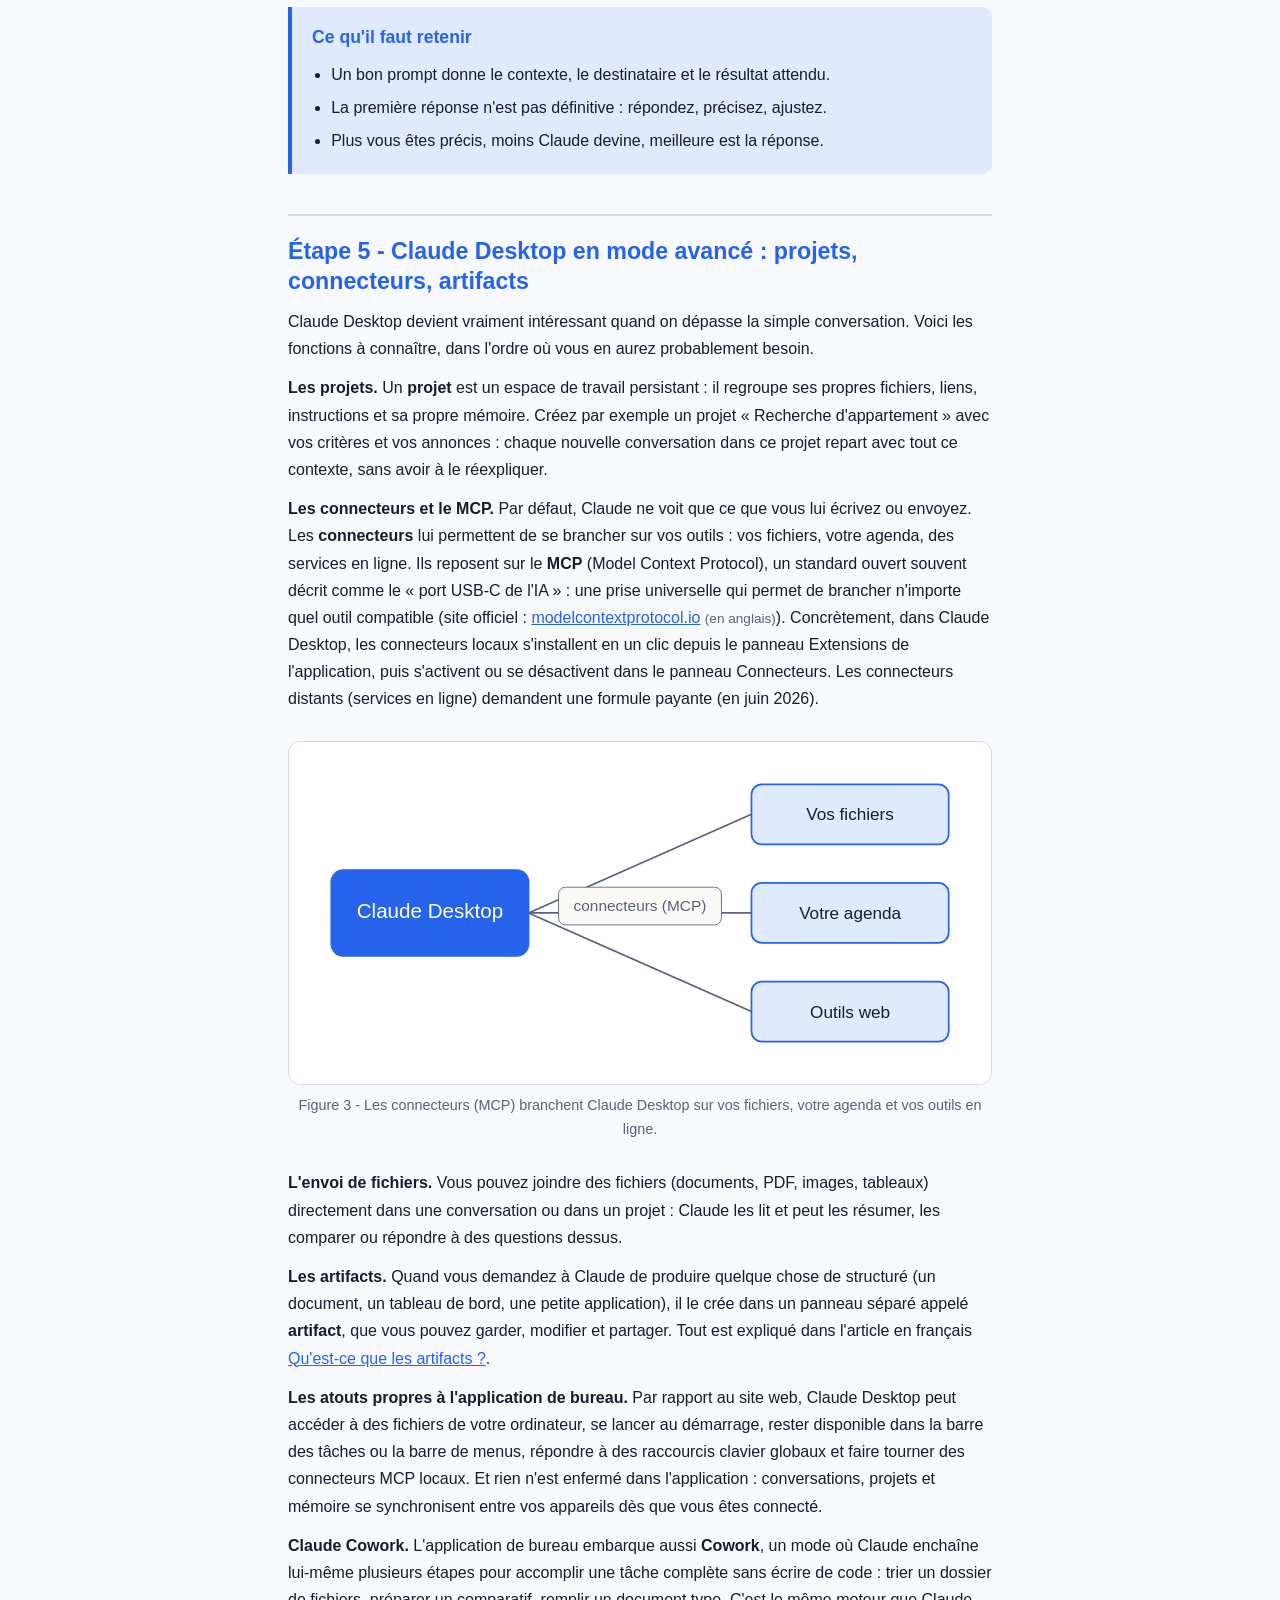
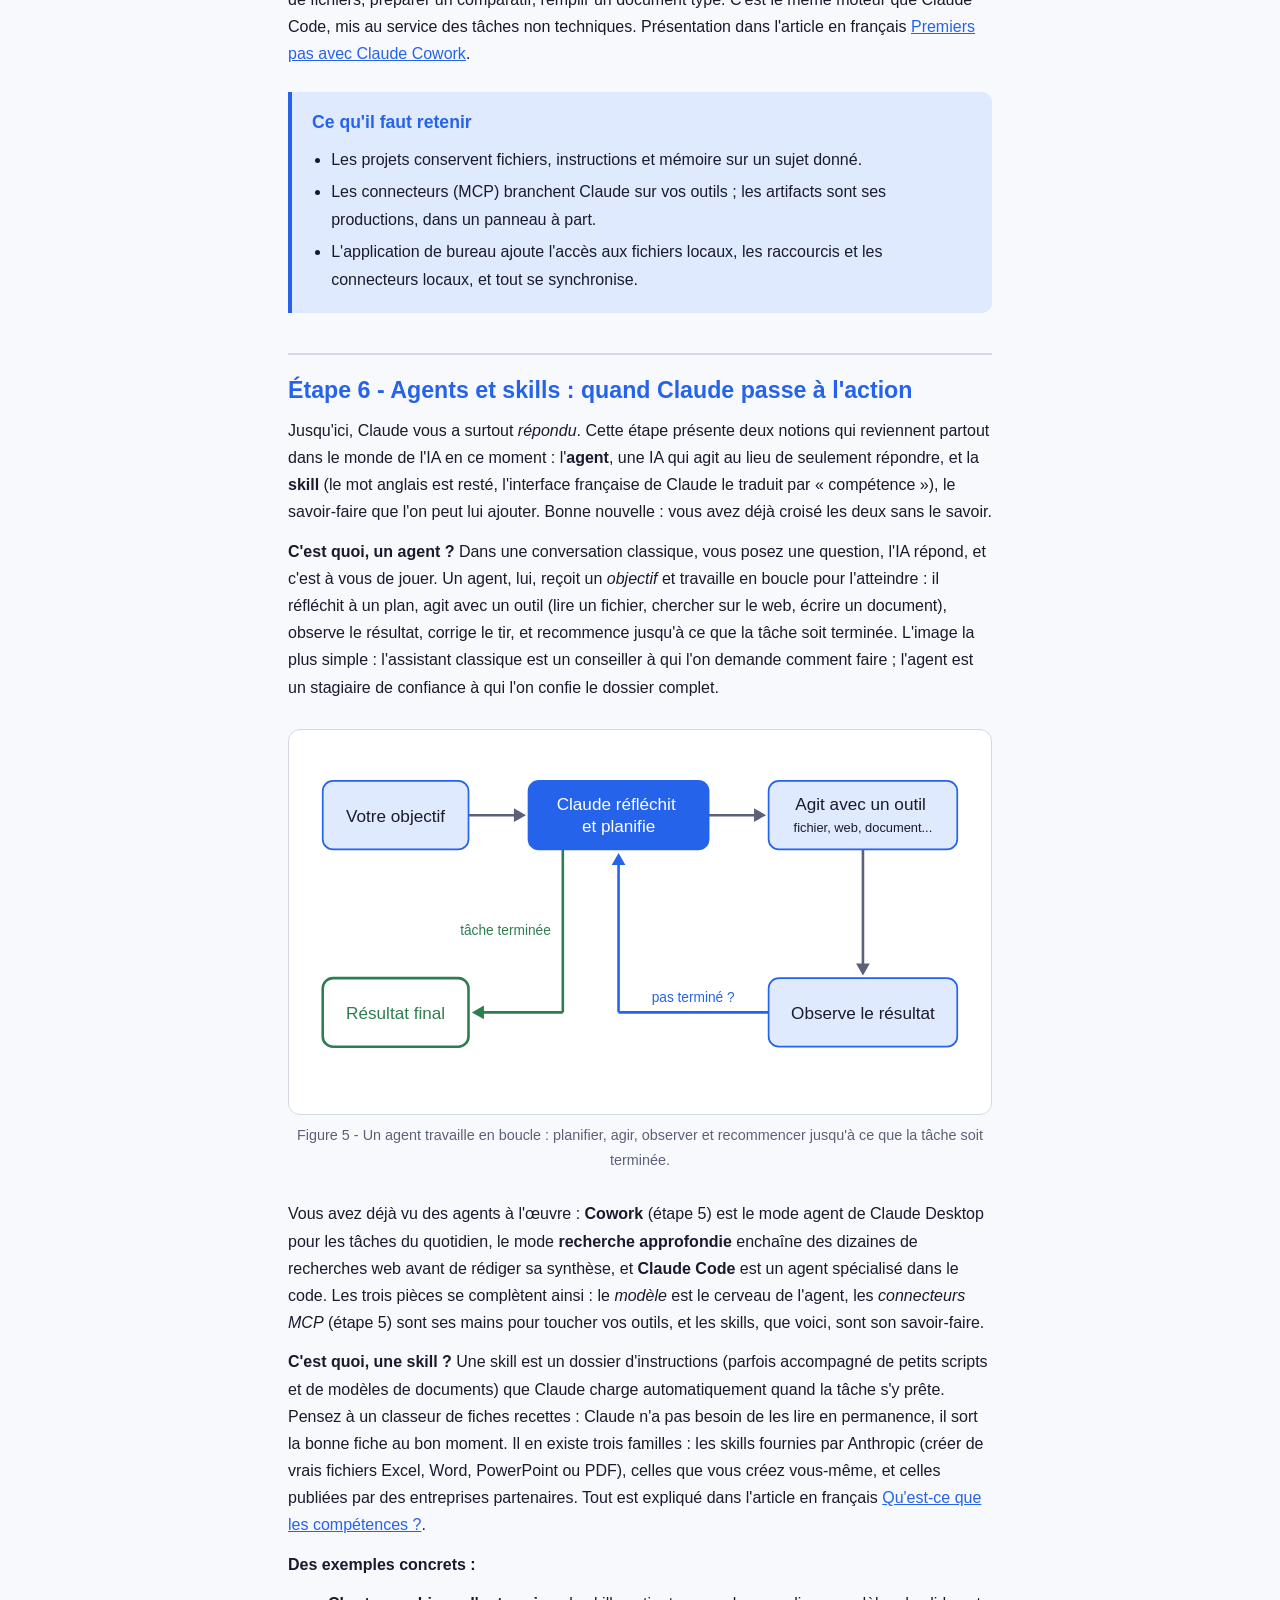
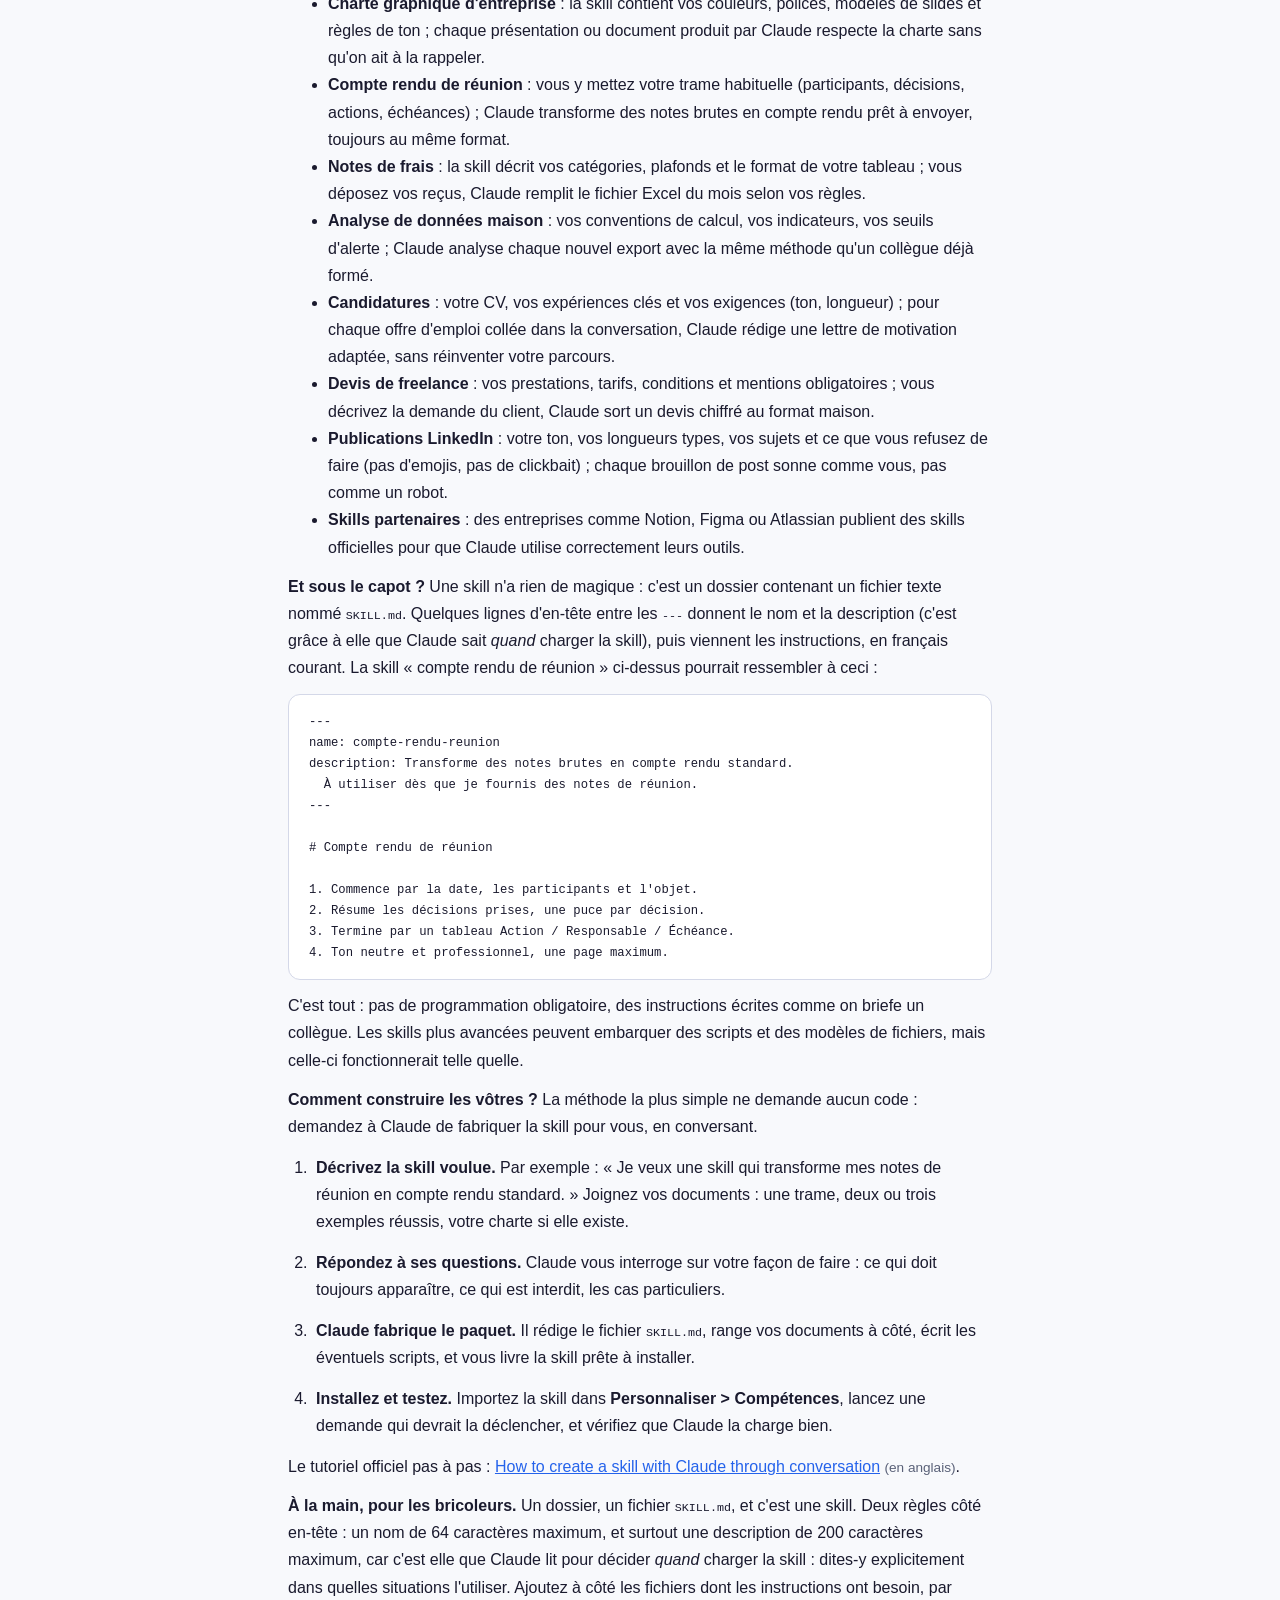
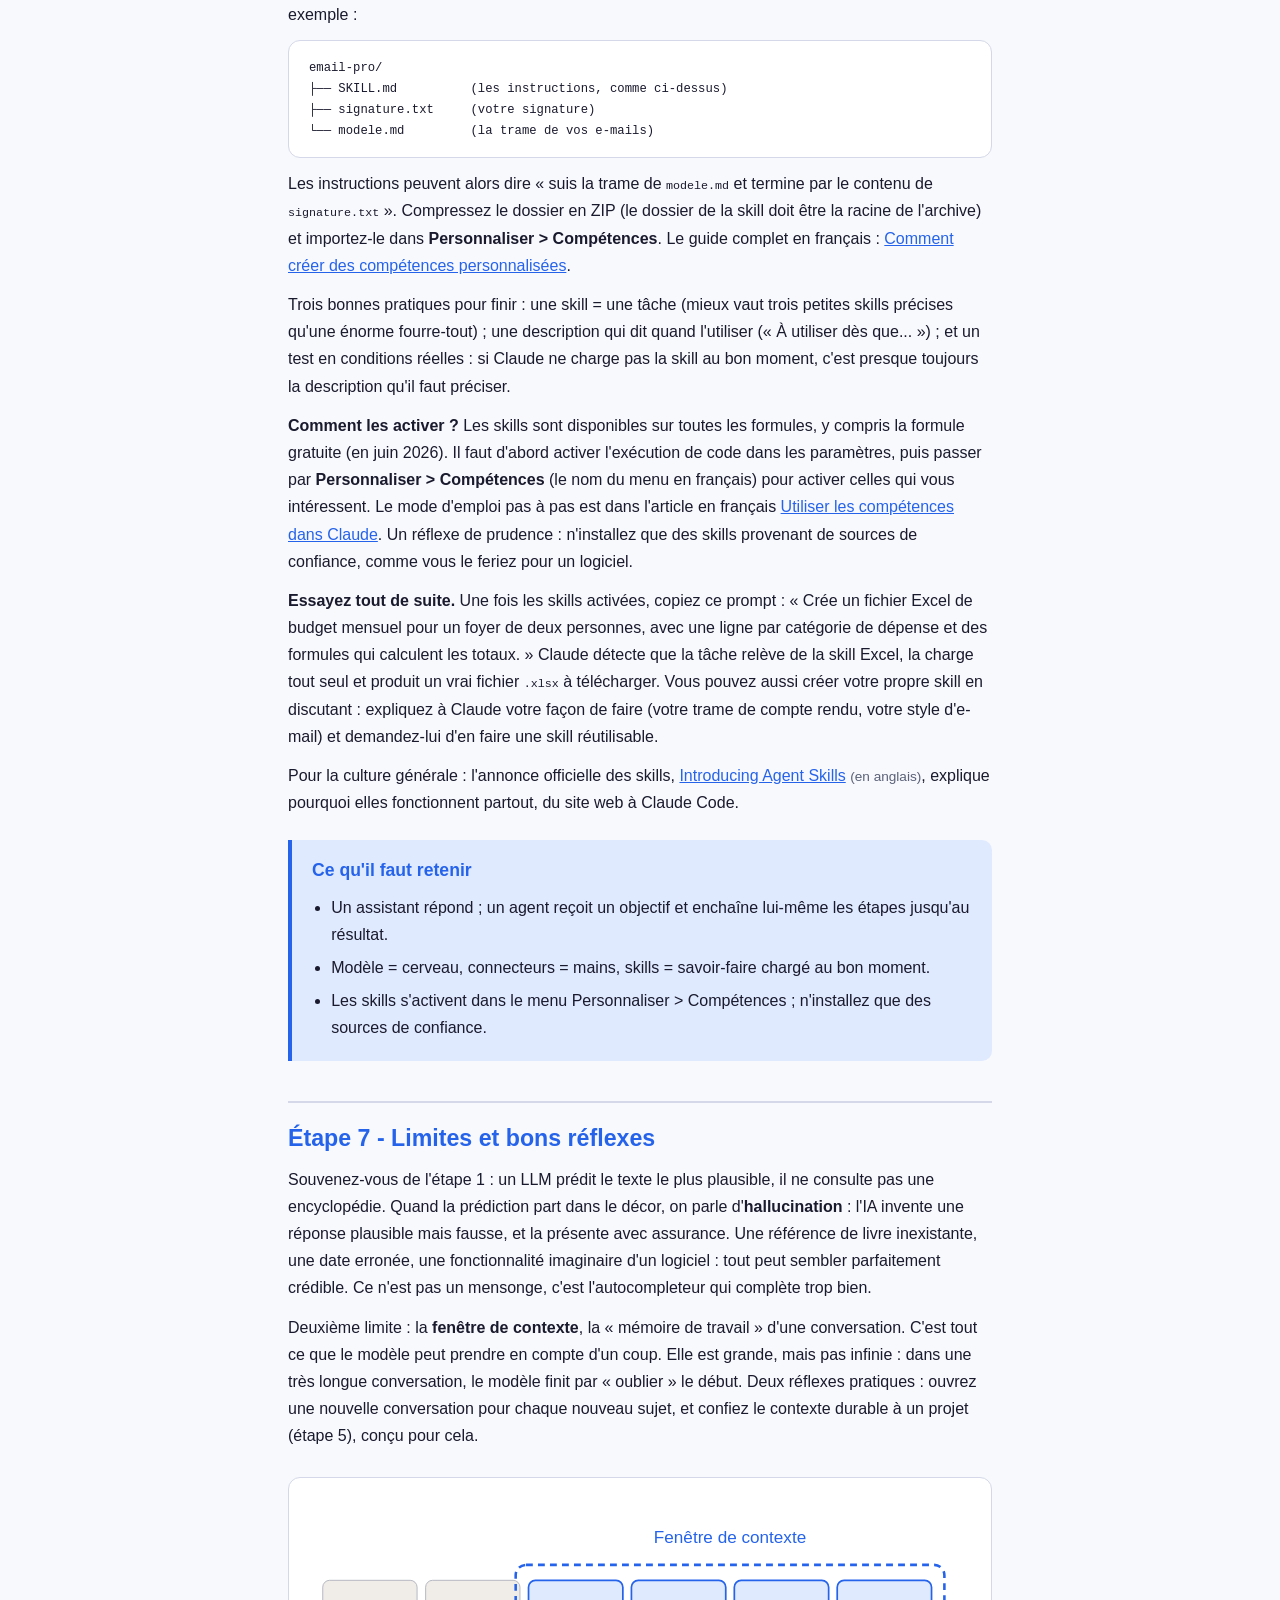
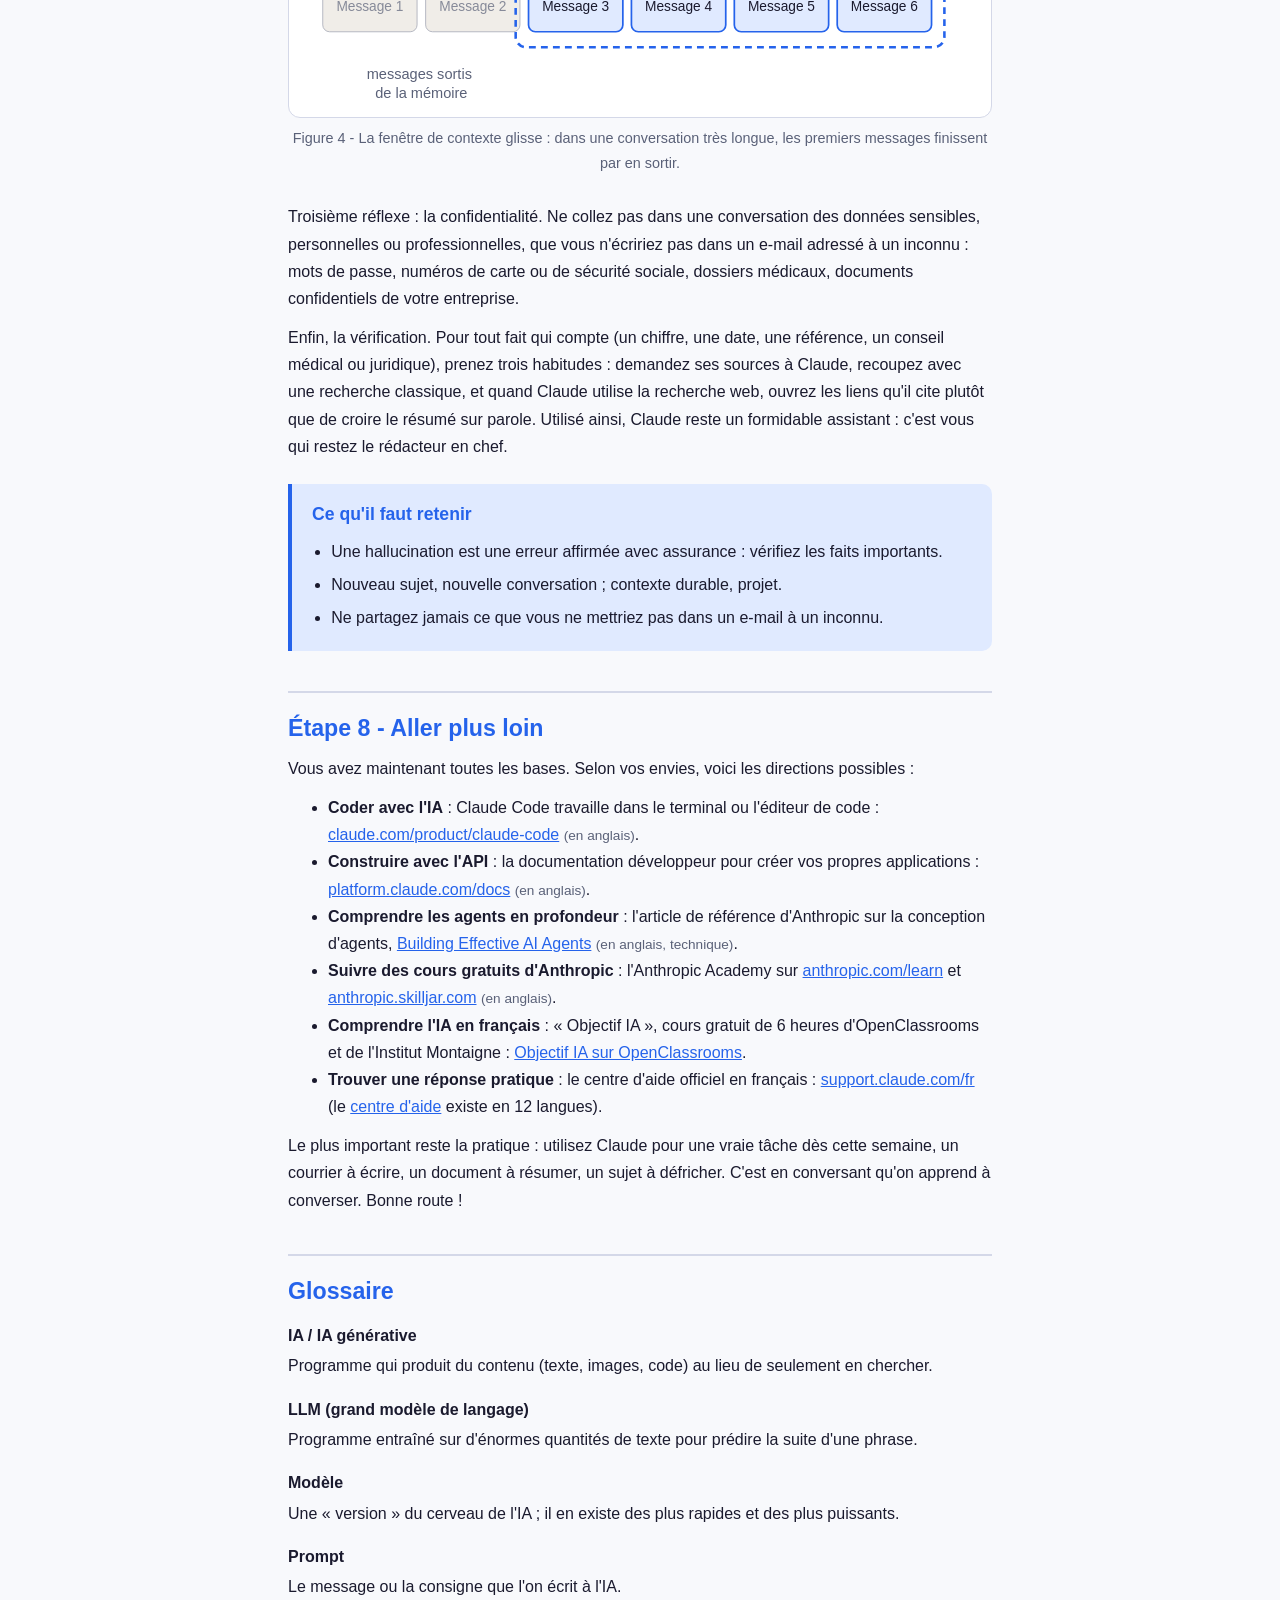
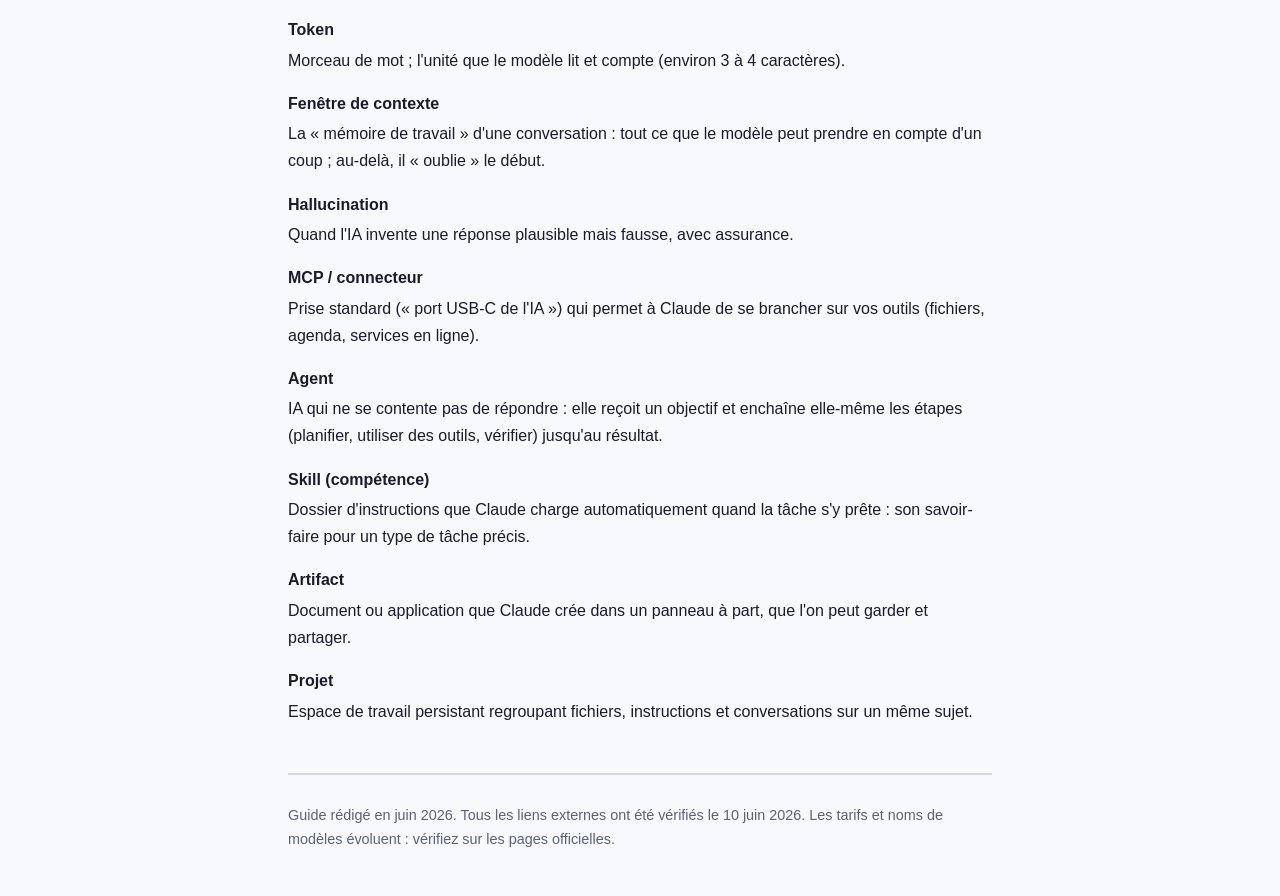
==== commit 6eef6b5c: "Improve mobile responsiveness, add hamburger menu, switch to blue theme - Sticky navigation bar with" ====
--- a/index.html
+++ b/index.html
@@ -8,9 +8,14 @@
 </head>
 <body>
 <nav class="site-nav" aria-label="Navigation du site">
+<div class="nav-inner">
 <span class="nav-title">Apprendre l'IA</span>
+<button class="nav-toggle" aria-label="Menu" onclick="document.querySelector('.nav-links').classList.toggle('open')">&#9776;</button>
+<div class="nav-links">
 <a href="index.html" class="active">Guide pas à pas</a>
 <a href="creer-plugin-skills.html">Créer un plugin de skills</a>
+</div>
+</div>
 </nav>
 <header>
 <h1>Apprendre l'IA avec Claude</h1>
@@ -54,22 +59,22 @@
 <figure>
 <svg viewBox="0 0 800 340" role="img" aria-labelledby="diag1-title" style="width:100%;height:auto">
 <title id="diag1-title">Comment un grand modèle de langage produit une réponse</title>
-<rect x="25" y="80" width="210" height="90" rx="12" fill="#f5e9df" stroke="#b4532a" stroke-width="2"/>
-<text x="130" y="118" text-anchor="middle" font-size="22" fill="#2b2622">
+<rect x="25" y="80" width="210" height="90" rx="12" fill="#e0eaff" stroke="#2563eb" stroke-width="2"/>
+<text x="130" y="118" text-anchor="middle" font-size="22" fill="#1a1a2e">
 <tspan x="130">Textes</tspan>
 <tspan x="130" dy="28">d'entraînement</tspan>
 </text>
-<line x1="238" y1="125" x2="288" y2="125" stroke="#6b625a" stroke-width="3"/>
-<path d="M292,125 l-14,-8 v16 z" fill="#6b625a"/>
-<rect x="295" y="80" width="210" height="90" rx="12" fill="#f5e9df" stroke="#b4532a" stroke-width="2"/>
-<text x="400" y="118" text-anchor="middle" font-size="22" fill="#2b2622">
+<line x1="238" y1="125" x2="288" y2="125" stroke="#5a6178" stroke-width="3"/>
+<path d="M292,125 l-14,-8 v16 z" fill="#5a6178"/>
+<rect x="295" y="80" width="210" height="90" rx="12" fill="#e0eaff" stroke="#2563eb" stroke-width="2"/>
+<text x="400" y="118" text-anchor="middle" font-size="22" fill="#1a1a2e">
 <tspan x="400">Modèle</tspan>
 <tspan x="400" dy="28" font-size="17">prédit le mot suivant</tspan>
 </text>
-<line x1="508" y1="125" x2="558" y2="125" stroke="#6b625a" stroke-width="3"/>
-<path d="M562,125 l-14,-8 v16 z" fill="#6b625a"/>
-<rect x="565" y="80" width="210" height="90" rx="12" fill="#f5e9df" stroke="#b4532a" stroke-width="2"/>
-<text x="670" y="132" text-anchor="middle" font-size="22" fill="#2b2622">Réponse</text>
+<line x1="508" y1="125" x2="558" y2="125" stroke="#5a6178" stroke-width="3"/>
+<path d="M562,125 l-14,-8 v16 z" fill="#5a6178"/>
+<rect x="565" y="80" width="210" height="90" rx="12" fill="#e0eaff" stroke="#2563eb" stroke-width="2"/>
+<text x="670" y="132" text-anchor="middle" font-size="22" fill="#1a1a2e">Réponse</text>
 <line x1="400" y1="172" x2="400" y2="228" stroke="#b03a2e" stroke-width="2" stroke-dasharray="6 5"/>
 <rect x="245" y="230" width="310" height="84" rx="12" fill="#fff" stroke="#b03a2e" stroke-width="2" stroke-dasharray="6 5"/>
 <text x="400" y="265" text-anchor="middle" font-size="19" fill="#b03a2e">
@@ -113,38 +118,38 @@
 <figure>
 <svg viewBox="0 0 800 430" role="img" aria-labelledby="diag2-title" style="width:100%;height:auto">
 <title id="diag2-title">L'écosystème Claude&nbsp;: un assistant, plusieurs portes d'entrée</title>
-<line x1="330" y1="185" x2="140" y2="110" stroke="#6b625a" stroke-width="2"/>
-<line x1="470" y1="185" x2="660" y2="110" stroke="#6b625a" stroke-width="2"/>
-<line x1="330" y1="250" x2="140" y2="320" stroke="#6b625a" stroke-width="2"/>
-<line x1="470" y1="250" x2="660" y2="320" stroke="#6b625a" stroke-width="2"/>
-<line x1="400" y1="260" x2="400" y2="330" stroke="#6b625a" stroke-width="2"/>
-<rect x="290" y="180" width="220" height="80" rx="14" fill="#b4532a" stroke="#b4532a" stroke-width="2"/>
+<line x1="330" y1="185" x2="140" y2="110" stroke="#5a6178" stroke-width="2"/>
+<line x1="470" y1="185" x2="660" y2="110" stroke="#5a6178" stroke-width="2"/>
+<line x1="330" y1="250" x2="140" y2="320" stroke="#5a6178" stroke-width="2"/>
+<line x1="470" y1="250" x2="660" y2="320" stroke="#5a6178" stroke-width="2"/>
+<line x1="400" y1="260" x2="400" y2="330" stroke="#5a6178" stroke-width="2"/>
+<rect x="290" y="180" width="220" height="80" rx="14" fill="#2563eb" stroke="#2563eb" stroke-width="2"/>
 <text x="400" y="214" text-anchor="middle" font-size="24" fill="#fff">
 <tspan x="400">Claude</tspan>
 <tspan x="400" dy="26" font-size="17">par Anthropic</tspan>
 </text>
-<rect x="40" y="40" width="200" height="70" rx="12" fill="#f5e9df" stroke="#b4532a" stroke-width="2"/>
-<text x="140" y="70" text-anchor="middle" font-size="20" fill="#2b2622">
+<rect x="40" y="40" width="200" height="70" rx="12" fill="#e0eaff" stroke="#2563eb" stroke-width="2"/>
+<text x="140" y="70" text-anchor="middle" font-size="20" fill="#1a1a2e">
 <tspan x="140">claude.ai</tspan>
 <tspan x="140" dy="24" font-size="16">site web</tspan>
 </text>
-<rect x="560" y="40" width="200" height="70" rx="12" fill="#f5e9df" stroke="#b4532a" stroke-width="2"/>
-<text x="660" y="70" text-anchor="middle" font-size="20" fill="#2b2622">
+<rect x="560" y="40" width="200" height="70" rx="12" fill="#e0eaff" stroke="#2563eb" stroke-width="2"/>
+<text x="660" y="70" text-anchor="middle" font-size="20" fill="#1a1a2e">
 <tspan x="660">Claude Desktop</tspan>
 <tspan x="660" dy="24" font-size="16">macOS, Windows</tspan>
 </text>
-<rect x="40" y="320" width="200" height="70" rx="12" fill="#f5e9df" stroke="#b4532a" stroke-width="2"/>
-<text x="140" y="350" text-anchor="middle" font-size="20" fill="#2b2622">
+<rect x="40" y="320" width="200" height="70" rx="12" fill="#e0eaff" stroke="#2563eb" stroke-width="2"/>
+<text x="140" y="350" text-anchor="middle" font-size="20" fill="#1a1a2e">
 <tspan x="140">Applis mobiles</tspan>
 <tspan x="140" dy="24" font-size="16">iOS, Android</tspan>
 </text>
-<rect x="560" y="320" width="200" height="70" rx="12" fill="#f5e9df" stroke="#b4532a" stroke-width="2"/>
-<text x="660" y="350" text-anchor="middle" font-size="20" fill="#2b2622">
+<rect x="560" y="320" width="200" height="70" rx="12" fill="#e0eaff" stroke="#2563eb" stroke-width="2"/>
+<text x="660" y="350" text-anchor="middle" font-size="20" fill="#1a1a2e">
 <tspan x="660">Claude Code</tspan>
 <tspan x="660" dy="24" font-size="16">développeurs</tspan>
 </text>
-<rect x="300" y="330" width="200" height="70" rx="12" fill="#f5e9df" stroke="#b4532a" stroke-width="2"/>
-<text x="400" y="360" text-anchor="middle" font-size="20" fill="#2b2622">
+<rect x="300" y="330" width="200" height="70" rx="12" fill="#e0eaff" stroke="#2563eb" stroke-width="2"/>
+<text x="400" y="360" text-anchor="middle" font-size="20" fill="#1a1a2e">
 <tspan x="400">API</tspan>
 <tspan x="400" dy="24" font-size="16">créer des applis</tspan>
 </text>
@@ -244,19 +249,19 @@
 <figure>
 <svg viewBox="0 0 800 380" role="img" aria-labelledby="diag3-title" style="width:100%;height:auto">
 <title id="diag3-title">Claude Desktop relié à vos outils par des connecteurs MCP</title>
-<line x1="270" y1="190" x2="530" y2="75" stroke="#6b625a" stroke-width="2"/>
-<line x1="270" y1="190" x2="530" y2="190" stroke="#6b625a" stroke-width="2"/>
-<line x1="270" y1="190" x2="530" y2="305" stroke="#6b625a" stroke-width="2"/>
-<rect x="305" y="160" width="190" height="44" rx="8" fill="#fbf9f6" stroke="#6b625a" stroke-width="1"/>
-<text x="400" y="188" text-anchor="middle" font-size="18" fill="#6b625a">connecteurs (MCP)</text>
-<rect x="40" y="140" width="230" height="100" rx="14" fill="#b4532a" stroke="#b4532a" stroke-width="2"/>
+<line x1="270" y1="190" x2="530" y2="75" stroke="#5a6178" stroke-width="2"/>
+<line x1="270" y1="190" x2="530" y2="190" stroke="#5a6178" stroke-width="2"/>
+<line x1="270" y1="190" x2="530" y2="305" stroke="#5a6178" stroke-width="2"/>
+<rect x="305" y="160" width="190" height="44" rx="8" fill="#fbf9f6" stroke="#5a6178" stroke-width="1"/>
+<text x="400" y="188" text-anchor="middle" font-size="18" fill="#5a6178">connecteurs (MCP)</text>
+<rect x="40" y="140" width="230" height="100" rx="14" fill="#2563eb" stroke="#2563eb" stroke-width="2"/>
 <text x="155" y="196" text-anchor="middle" font-size="24" fill="#fff">Claude Desktop</text>
-<rect x="530" y="40" width="230" height="70" rx="12" fill="#f5e9df" stroke="#b4532a" stroke-width="2"/>
-<text x="645" y="82" text-anchor="middle" font-size="20" fill="#2b2622">Vos fichiers</text>
-<rect x="530" y="155" width="230" height="70" rx="12" fill="#f5e9df" stroke="#b4532a" stroke-width="2"/>
-<text x="645" y="197" text-anchor="middle" font-size="20" fill="#2b2622">Votre agenda</text>
-<rect x="530" y="270" width="230" height="70" rx="12" fill="#f5e9df" stroke="#b4532a" stroke-width="2"/>
-<text x="645" y="312" text-anchor="middle" font-size="20" fill="#2b2622">Outils web</text>
+<rect x="530" y="40" width="230" height="70" rx="12" fill="#e0eaff" stroke="#2563eb" stroke-width="2"/>
+<text x="645" y="82" text-anchor="middle" font-size="20" fill="#1a1a2e">Vos fichiers</text>
+<rect x="530" y="155" width="230" height="70" rx="12" fill="#e0eaff" stroke="#2563eb" stroke-width="2"/>
+<text x="645" y="197" text-anchor="middle" font-size="20" fill="#1a1a2e">Votre agenda</text>
+<rect x="530" y="270" width="230" height="70" rx="12" fill="#e0eaff" stroke="#2563eb" stroke-width="2"/>
+<text x="645" y="312" text-anchor="middle" font-size="20" fill="#1a1a2e">Outils web</text>
 </svg>
 <figcaption>Figure 3 - Les connecteurs (MCP) branchent Claude Desktop sur vos fichiers, votre agenda et vos outils en ligne.</figcaption>
 </figure>
@@ -289,34 +294,34 @@
 <figure>
 <svg viewBox="0 0 800 430" role="img" aria-labelledby="diag5-title" style="width:100%;height:auto">
 <title id="diag5-title">La boucle d'un agent&nbsp;: planifier, agir, observer, recommencer jusqu'au résultat</title>
-<line x1="200" y1="90" x2="263" y2="90" stroke="#6b625a" stroke-width="3"/>
-<path d="M267,90 l-14,-8 v16 z" fill="#6b625a"/>
-<line x1="480" y1="90" x2="543" y2="90" stroke="#6b625a" stroke-width="3"/>
-<path d="M547,90 l-14,-8 v16 z" fill="#6b625a"/>
-<line x1="660" y1="130" x2="660" y2="273" stroke="#6b625a" stroke-width="3"/>
-<path d="M660,277 l-8,-14 h16 z" fill="#6b625a"/>
-<line x1="550" y1="320" x2="375" y2="320" stroke="#b4532a" stroke-width="3"/>
-<line x1="375" y1="320" x2="375" y2="138" stroke="#b4532a" stroke-width="3"/>
-<path d="M375,134 l-8,14 h16 z" fill="#b4532a"/>
-<text x="462" y="308" text-anchor="middle" font-size="16" fill="#b4532a">pas terminé&nbsp;?</text>
+<line x1="200" y1="90" x2="263" y2="90" stroke="#5a6178" stroke-width="3"/>
+<path d="M267,90 l-14,-8 v16 z" fill="#5a6178"/>
+<line x1="480" y1="90" x2="543" y2="90" stroke="#5a6178" stroke-width="3"/>
+<path d="M547,90 l-14,-8 v16 z" fill="#5a6178"/>
+<line x1="660" y1="130" x2="660" y2="273" stroke="#5a6178" stroke-width="3"/>
+<path d="M660,277 l-8,-14 h16 z" fill="#5a6178"/>
+<line x1="550" y1="320" x2="375" y2="320" stroke="#2563eb" stroke-width="3"/>
+<line x1="375" y1="320" x2="375" y2="138" stroke="#2563eb" stroke-width="3"/>
+<path d="M375,134 l-8,14 h16 z" fill="#2563eb"/>
+<text x="462" y="308" text-anchor="middle" font-size="16" fill="#2563eb">pas terminé&nbsp;?</text>
 <line x1="310" y1="130" x2="310" y2="320" stroke="#2e7d4f" stroke-width="3"/>
 <line x1="310" y1="320" x2="208" y2="320" stroke="#2e7d4f" stroke-width="3"/>
 <path d="M204,320 l14,-8 v16 z" fill="#2e7d4f"/>
 <text x="296" y="230" text-anchor="end" font-size="16" fill="#2e7d4f">tâche terminée</text>
-<rect x="30" y="50" width="170" height="80" rx="12" fill="#f5e9df" stroke="#b4532a" stroke-width="2"/>
-<text x="115" y="98" text-anchor="middle" font-size="20" fill="#2b2622">Votre objectif</text>
-<rect x="270" y="50" width="210" height="80" rx="12" fill="#b4532a" stroke="#b4532a" stroke-width="2"/>
+<rect x="30" y="50" width="170" height="80" rx="12" fill="#e0eaff" stroke="#2563eb" stroke-width="2"/>
+<text x="115" y="98" text-anchor="middle" font-size="20" fill="#1a1a2e">Votre objectif</text>
+<rect x="270" y="50" width="210" height="80" rx="12" fill="#2563eb" stroke="#2563eb" stroke-width="2"/>
 <text x="375" y="84" text-anchor="middle" font-size="20" fill="#fff">
 <tspan x="375">Claude réfléchit</tspan>
 <tspan x="375" dy="26">et planifie</tspan>
 </text>
-<rect x="550" y="50" width="220" height="80" rx="12" fill="#f5e9df" stroke="#b4532a" stroke-width="2"/>
-<text x="660" y="84" text-anchor="middle" font-size="20" fill="#2b2622">
+<rect x="550" y="50" width="220" height="80" rx="12" fill="#e0eaff" stroke="#2563eb" stroke-width="2"/>
+<text x="660" y="84" text-anchor="middle" font-size="20" fill="#1a1a2e">
 <tspan x="660">Agit avec un outil</tspan>
 <tspan x="660" dy="26" font-size="15">fichier, web, document...</tspan>
 </text>
-<rect x="550" y="280" width="220" height="80" rx="12" fill="#f5e9df" stroke="#b4532a" stroke-width="2"/>
-<text x="660" y="328" text-anchor="middle" font-size="20" fill="#2b2622">Observe le résultat</text>
+<rect x="550" y="280" width="220" height="80" rx="12" fill="#e0eaff" stroke="#2563eb" stroke-width="2"/>
+<text x="660" y="328" text-anchor="middle" font-size="20" fill="#1a1a2e">Observe le résultat</text>
 <rect x="30" y="280" width="170" height="80" rx="12" fill="#fff" stroke="#2e7d4f" stroke-width="3"/>
 <text x="115" y="328" text-anchor="middle" font-size="20" fill="#2e7d4f">Résultat final</text>
 </svg>
@@ -404,21 +409,21 @@
 <figure>
 <svg viewBox="0 0 800 260" role="img" aria-labelledby="diag4-title" style="width:100%;height:auto">
 <title id="diag4-title">La fenêtre de contexte couvre les derniers messages, les plus anciens en sortent</title>
-<rect x="30" y="110" width="110" height="60" rx="8" fill="#e3dcd2" stroke="#6b625a" stroke-width="1" opacity="0.5"/>
-<text x="85" y="146" text-anchor="middle" font-size="16" fill="#6b625a" opacity="0.7">Message 1</text>
-<rect x="150" y="110" width="110" height="60" rx="8" fill="#e3dcd2" stroke="#6b625a" stroke-width="1" opacity="0.5"/>
-<text x="205" y="146" text-anchor="middle" font-size="16" fill="#6b625a" opacity="0.7">Message 2</text>
-<rect x="270" y="110" width="110" height="60" rx="8" fill="#f5e9df" stroke="#b4532a" stroke-width="2"/>
-<text x="325" y="146" text-anchor="middle" font-size="16" fill="#2b2622">Message 3</text>
-<rect x="390" y="110" width="110" height="60" rx="8" fill="#f5e9df" stroke="#b4532a" stroke-width="2"/>
-<text x="445" y="146" text-anchor="middle" font-size="16" fill="#2b2622">Message 4</text>
-<rect x="510" y="110" width="110" height="60" rx="8" fill="#f5e9df" stroke="#b4532a" stroke-width="2"/>
-<text x="565" y="146" text-anchor="middle" font-size="16" fill="#2b2622">Message 5</text>
-<rect x="630" y="110" width="110" height="60" rx="8" fill="#f5e9df" stroke="#b4532a" stroke-width="2"/>
-<text x="685" y="146" text-anchor="middle" font-size="16" fill="#2b2622">Message 6</text>
-<rect x="255" y="92" width="500" height="96" rx="12" fill="none" stroke="#b4532a" stroke-width="3" stroke-dasharray="8 6"/>
-<text x="505" y="66" text-anchor="middle" font-size="20" fill="#b4532a">Fenêtre de contexte</text>
-<text x="145" y="225" text-anchor="middle" font-size="17" fill="#6b625a">
+<rect x="30" y="110" width="110" height="60" rx="8" fill="#e3dcd2" stroke="#5a6178" stroke-width="1" opacity="0.5"/>
+<text x="85" y="146" text-anchor="middle" font-size="16" fill="#5a6178" opacity="0.7">Message 1</text>
+<rect x="150" y="110" width="110" height="60" rx="8" fill="#e3dcd2" stroke="#5a6178" stroke-width="1" opacity="0.5"/>
+<text x="205" y="146" text-anchor="middle" font-size="16" fill="#5a6178" opacity="0.7">Message 2</text>
+<rect x="270" y="110" width="110" height="60" rx="8" fill="#e0eaff" stroke="#2563eb" stroke-width="2"/>
+<text x="325" y="146" text-anchor="middle" font-size="16" fill="#1a1a2e">Message 3</text>
+<rect x="390" y="110" width="110" height="60" rx="8" fill="#e0eaff" stroke="#2563eb" stroke-width="2"/>
+<text x="445" y="146" text-anchor="middle" font-size="16" fill="#1a1a2e">Message 4</text>
+<rect x="510" y="110" width="110" height="60" rx="8" fill="#e0eaff" stroke="#2563eb" stroke-width="2"/>
+<text x="565" y="146" text-anchor="middle" font-size="16" fill="#1a1a2e">Message 5</text>
+<rect x="630" y="110" width="110" height="60" rx="8" fill="#e0eaff" stroke="#2563eb" stroke-width="2"/>
+<text x="685" y="146" text-anchor="middle" font-size="16" fill="#1a1a2e">Message 6</text>
+<rect x="255" y="92" width="500" height="96" rx="12" fill="none" stroke="#2563eb" stroke-width="3" stroke-dasharray="8 6"/>
+<text x="505" y="66" text-anchor="middle" font-size="20" fill="#2563eb">Fenêtre de contexte</text>
+<text x="145" y="225" text-anchor="middle" font-size="17" fill="#5a6178">
 <tspan x="145">messages sortis</tspan>
 <tspan x="145" dy="22">de la mémoire</tspan>
 </text>
--- a/style.css
+++ b/style.css
@@ -1,26 +1,27 @@
 :root {
-  --encre: #2b2622;
-  --fond: #fbf9f6;
-  --accent: #b4532a;
-  --accent-doux: #f5e9df;
-  --bord: #e3dcd2;
-  --gris: #6b625a;
-  --vert: #2e7d4f;
-  --rouge: #b03a2e;
-}
-* { box-sizing: border-box; }
+  --encre: #1a1a2e;
+  --fond: #f8f9fc;
+  --accent: #2563eb;
+  --accent-hover: #1d4ed8;
+  --accent-doux: #e0eaff;
+  --bord: #d4d8e8;
+  --gris: #5a6178;
+  --vert: #16a34a;
+  --rouge: #dc2626;
+}
+* { box-sizing: border-box; margin: 0; }
 html { scroll-behavior: smooth; }
 body {
   font-family: -apple-system, BlinkMacSystemFont, "Segoe UI", Roboto, "Helvetica Neue", Arial, sans-serif;
-  line-height: 1.6;
+  line-height: 1.7;
   max-width: 46rem;
   margin: 0 auto;
-  padding: 1rem;
+  padding: 0 1rem 2rem;
   color: var(--encre);
   background: var(--fond);
 }
 h1 { font-size: 2rem; line-height: 1.2; margin-bottom: 0.25rem; }
-.sous-titre { color: var(--gris); font-size: 1.1rem; margin-top: 0; }
+.sous-titre { color: var(--gris); font-size: 1.1rem; margin-top: 0.25rem; }
 h2 {
   font-size: 1.45rem;
   line-height: 1.3;
@@ -29,13 +30,79 @@
   border-top: 2px solid var(--bord);
   color: var(--accent);
 }
-h3 { font-size: 1.1rem; margin-bottom: 0.3rem; }
+h3 { font-size: 1.1rem; margin-bottom: 0.3rem; margin-top: 1.5rem; }
 a { color: var(--accent); }
+a:hover { color: var(--accent-hover); }
 .lang-note { color: var(--gris); font-size: 0.85em; white-space: nowrap; }
+p { margin: 0.75rem 0; }
+ul, ol { margin: 0.75rem 0; }
+header { padding-top: 0.5rem; }
+
+/* ── Site Navigation ── */
+nav.site-nav {
+  background: var(--accent);
+  padding: 0;
+  margin: 0 -1rem 1.5rem;
+  position: sticky;
+  top: 0;
+  z-index: 100;
+  box-shadow: 0 2px 8px rgba(37, 99, 235, 0.15);
+}
+nav.site-nav .nav-inner {
+  display: flex;
+  align-items: center;
+  max-width: 46rem;
+  margin: 0 auto;
+  padding: 0 1rem;
+}
+nav.site-nav .nav-title {
+  font-weight: 700;
+  color: #fff;
+  font-size: 1rem;
+  padding: 0.75rem 0;
+  margin-right: auto;
+  white-space: nowrap;
+}
+nav.site-nav .nav-links {
+  display: flex;
+  gap: 0;
+}
+nav.site-nav a {
+  text-decoration: none;
+  color: rgba(255, 255, 255, 0.8);
+  font-size: 0.9rem;
+  padding: 0.75rem 1rem;
+  border-bottom: 3px solid transparent;
+  transition: color 0.2s, border-color 0.2s, background 0.2s;
+  white-space: nowrap;
+}
+nav.site-nav a:hover {
+  color: #fff;
+  background: rgba(255, 255, 255, 0.1);
+}
+nav.site-nav a.active {
+  color: #fff;
+  border-bottom-color: #fff;
+  font-weight: 600;
+}
+
+/* Hamburger (hidden on desktop) */
+nav.site-nav .nav-toggle {
+  display: none;
+  background: none;
+  border: none;
+  color: #fff;
+  font-size: 1.5rem;
+  padding: 0.75rem 0;
+  cursor: pointer;
+  line-height: 1;
+}
+
+/* ── Table of Contents ── */
 nav.sommaire {
   background: #fff;
   border: 1px solid var(--bord);
-  border-radius: 10px;
+  border-radius: 12px;
   padding: 1rem 1.5rem;
   margin-top: 1.5rem;
 }
@@ -48,19 +115,23 @@
 }
 nav.sommaire ol { margin: 0; padding-left: 1.4rem; }
 nav.sommaire li { margin: 0.3rem 0; }
+
+/* ── Callout boxes ── */
 aside.retenir {
   background: var(--accent-doux);
   border-left: 4px solid var(--accent);
-  border-radius: 0 8px 8px 0;
+  border-radius: 0 10px 10px 0;
   padding: 0.75rem 1.25rem;
   margin: 1.5rem 0;
 }
 aside.retenir h3 { margin-top: 0.25rem; color: var(--accent); }
 aside.retenir ul { margin: 0.5rem 0; padding-left: 1.2rem; }
 aside.retenir li { margin: 0.35rem 0; }
+
+/* ── Example blocks ── */
 div.exemple {
   border: 1px solid var(--bord);
-  border-radius: 10px;
+  border-radius: 12px;
   background: #fff;
   padding: 0.25rem 1.25rem;
   margin: 1.25rem 0;
@@ -69,14 +140,18 @@
 div.exemple .apres { border-left: 4px solid var(--vert); padding-left: 0.75rem; }
 div.exemple .avant strong { color: var(--rouge); }
 div.exemple .apres strong { color: var(--vert); }
+
+/* ── Checklist ── */
 ol.checklist { padding-left: 1.5rem; }
 ol.checklist li { margin: 0.85rem 0; padding-left: 0.25rem; }
+
+/* ── Figures & SVG ── */
 figure { margin: 1.75rem 0; }
 figure svg {
   display: block;
   background: #fff;
   border: 1px solid var(--bord);
-  border-radius: 10px;
+  border-radius: 12px;
   padding: 0.5rem;
 }
 figcaption {
@@ -85,17 +160,27 @@
   text-align: center;
   margin-top: 0.5rem;
 }
+
+/* ── Code blocks ── */
 pre {
   background: #fff;
   border: 1px solid var(--bord);
-  border-radius: 10px;
+  border-radius: 12px;
   padding: 1rem 1.25rem;
   overflow-x: auto;
   font-size: 0.85rem;
   line-height: 1.55;
-}
+  -webkit-overflow-scrolling: touch;
+}
+code {
+  font-size: 0.9em;
+}
+
+/* ── Definition lists ── */
 dl dt { font-weight: 700; margin-top: 1rem; }
 dl dd { margin-left: 0; margin-top: 0.2rem; }
+
+/* ── Footer ── */
 footer {
   margin-top: 3rem;
   padding-top: 1rem;
@@ -104,49 +189,14 @@
   color: var(--gris);
 }
 
-/* Navigation du site */
-nav.site-nav {
-  background: #fff;
-  border-bottom: 2px solid var(--bord);
-  padding: 0.6rem 1rem;
-  margin: -1rem -1rem 1.5rem;
-  display: flex;
-  gap: 1.5rem;
-  align-items: center;
-  flex-wrap: wrap;
-}
-nav.site-nav a {
-  text-decoration: none;
-  color: var(--gris);
-  font-size: 0.95rem;
-  padding: 0.25rem 0;
-  border-bottom: 2px solid transparent;
-  transition: color 0.2s, border-color 0.2s;
-}
-nav.site-nav a:hover {
-  color: var(--accent);
-  border-bottom-color: var(--accent);
-}
-nav.site-nav a.active {
-  color: var(--accent);
-  border-bottom-color: var(--accent);
-  font-weight: 600;
-}
-nav.site-nav .nav-title {
-  font-weight: 700;
-  color: var(--encre);
-  font-size: 1rem;
-  margin-right: 0.5rem;
-}
-
-/* Tableaux */
+/* ── Tables ── */
 table {
   width: 100%;
   border-collapse: collapse;
   margin: 1.25rem 0;
   background: #fff;
   border: 1px solid var(--bord);
-  border-radius: 10px;
+  border-radius: 12px;
   overflow: hidden;
 }
 th, td {
@@ -162,12 +212,91 @@
 td { font-size: 0.9rem; }
 tr:last-child td { border-bottom: none; }
 
-/* Encarts info */
+/* ── Info callout ── */
 aside.info {
-  background: #e8f4ec;
+  background: #ecfdf5;
   border-left: 4px solid var(--vert);
-  border-radius: 0 8px 8px 0;
+  border-radius: 0 10px 10px 0;
   padding: 0.75rem 1.25rem;
   margin: 1.5rem 0;
 }
 aside.info h3 { margin-top: 0.25rem; color: var(--vert); }
+
+/* ═══════════════════════════════
+   MOBILE RESPONSIVE
+   ═══════════════════════════════ */
+
+@media (max-width: 640px) {
+  body {
+    padding: 0 0.75rem 1.5rem;
+    font-size: 0.95rem;
+    line-height: 1.65;
+  }
+  h1 { font-size: 1.5rem; }
+  h2 { font-size: 1.25rem; margin-top: 2rem; padding-top: 1rem; }
+  h3 { font-size: 1.05rem; }
+  .sous-titre { font-size: 1rem; }
+
+  /* Nav becomes hamburger */
+  nav.site-nav { margin: 0 -0.75rem 1rem; }
+  nav.site-nav .nav-inner { padding: 0 0.75rem; flex-wrap: wrap; }
+  nav.site-nav .nav-toggle { display: block; }
+  nav.site-nav .nav-links {
+    display: none;
+    flex-direction: column;
+    width: 100%;
+    border-top: 1px solid rgba(255,255,255,0.2);
+  }
+  nav.site-nav .nav-links.open { display: flex; }
+  nav.site-nav a {
+    padding: 0.75rem 0.5rem;
+    border-bottom: none;
+    border-left: 3px solid transparent;
+  }
+  nav.site-nav a.active {
+    border-left-color: #fff;
+    border-bottom: none;
+    background: rgba(255,255,255,0.1);
+  }
+
+  /* Table of contents */
+  nav.sommaire { padding: 0.75rem 1rem; }
+  nav.sommaire ol { padding-left: 1.1rem; }
+
+  /* Callout boxes */
+  aside.retenir, aside.info {
+    padding: 0.6rem 1rem;
+    margin: 1rem 0;
+  }
+
+  /* Code blocks scroll nicely */
+  pre {
+    padding: 0.75rem 1rem;
+    font-size: 0.8rem;
+    border-radius: 10px;
+  }
+
+  /* Tables scroll horizontally */
+  table {
+    display: block;
+    overflow-x: auto;
+    -webkit-overflow-scrolling: touch;
+  }
+  th, td { padding: 0.5rem 0.75rem; white-space: nowrap; }
+
+  /* SVG diagrams */
+  figure { margin: 1.25rem 0; }
+  figure svg { border-radius: 10px; }
+  figcaption { font-size: 0.85rem; }
+
+  /* Example blocks */
+  div.exemple { padding: 0.25rem 1rem; }
+}
+
+/* Small phones */
+@media (max-width: 380px) {
+  body { padding: 0 0.5rem 1rem; }
+  h1 { font-size: 1.35rem; }
+  nav.site-nav a { font-size: 0.85rem; }
+  pre { font-size: 0.75rem; padding: 0.6rem 0.75rem; }
+}
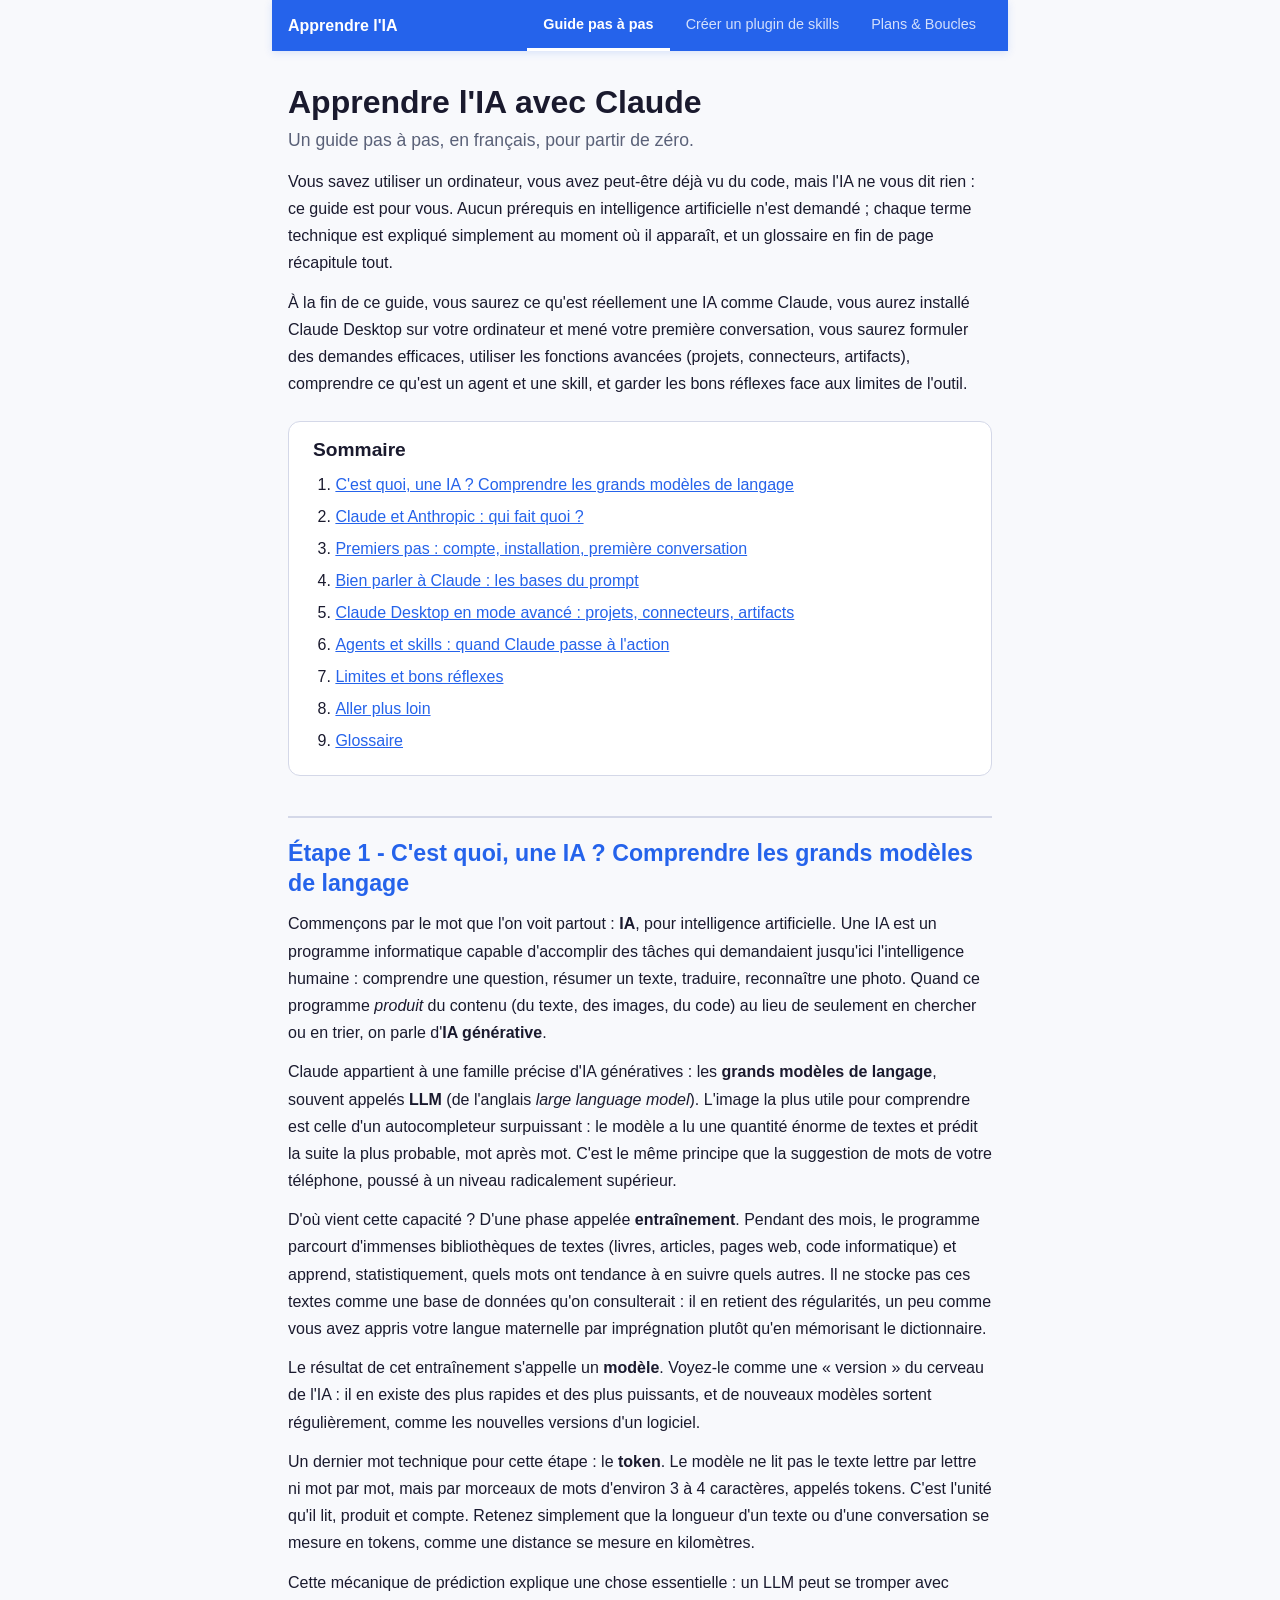
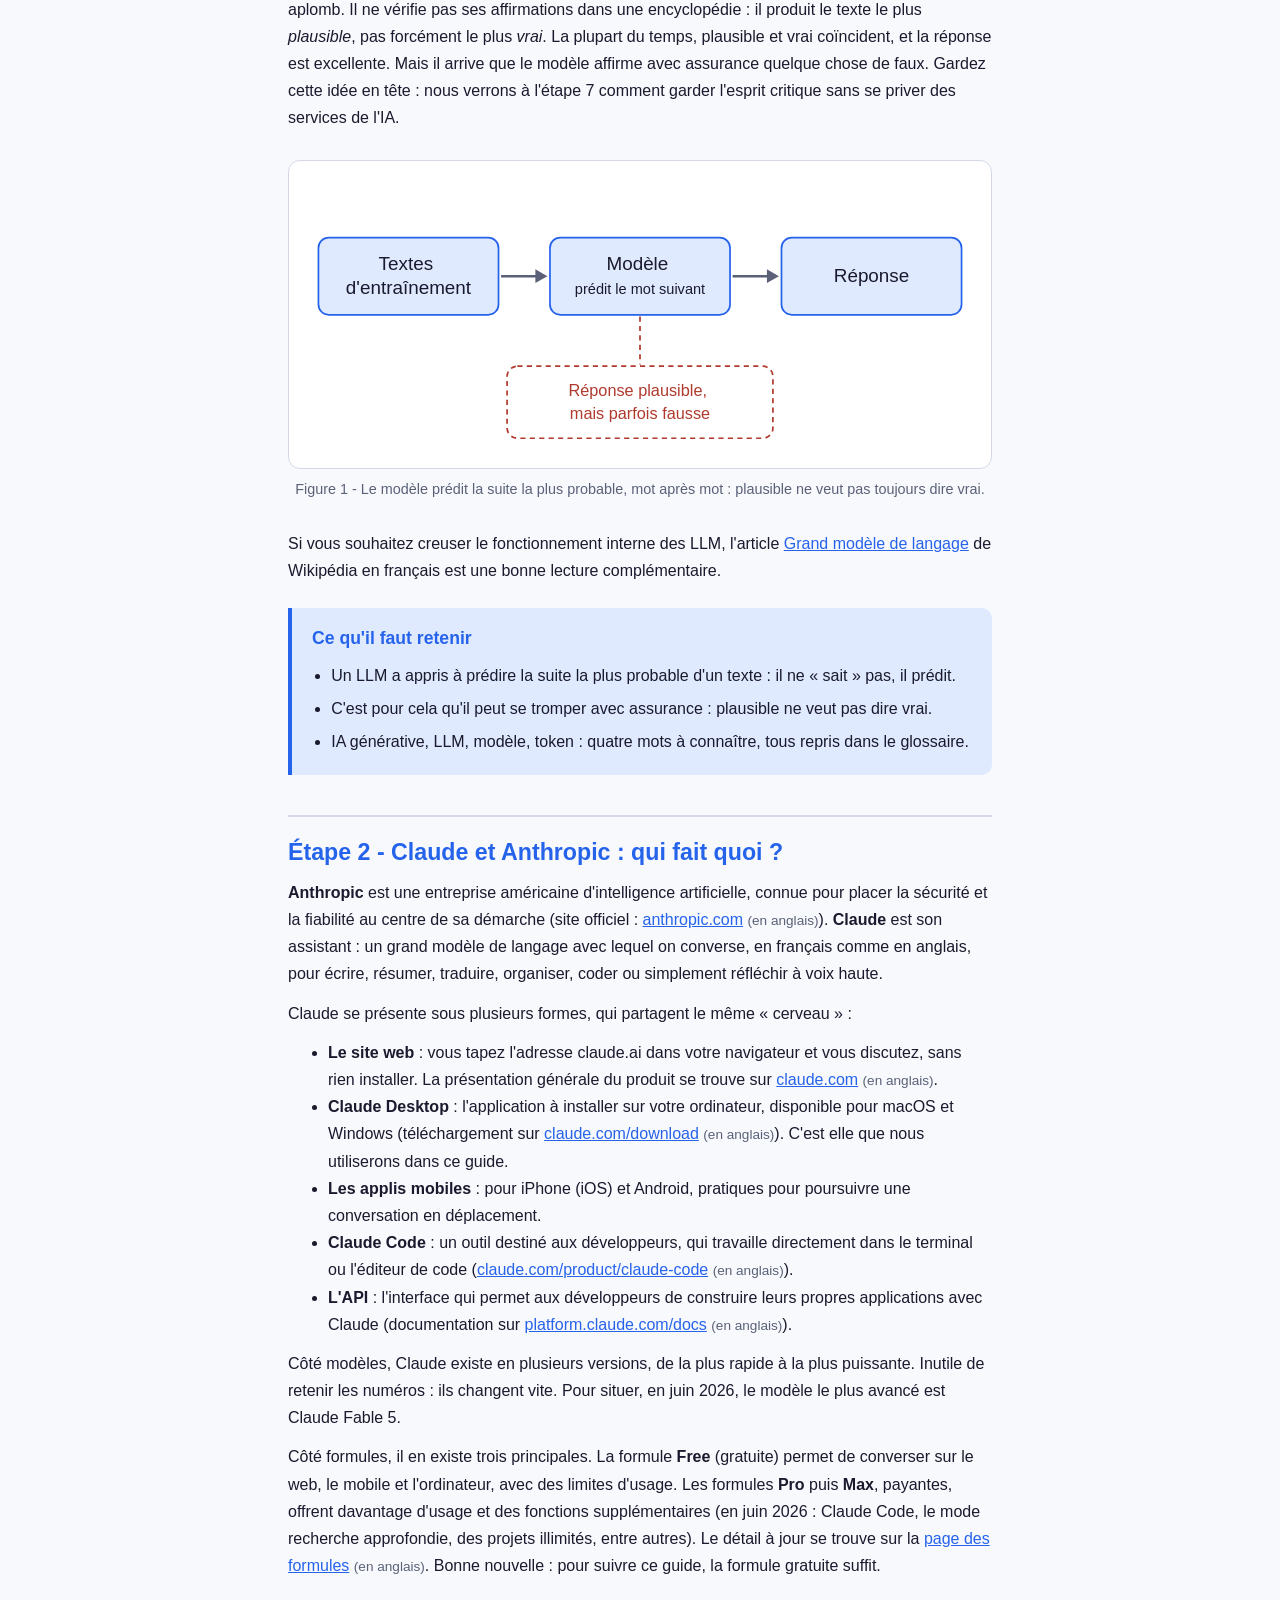
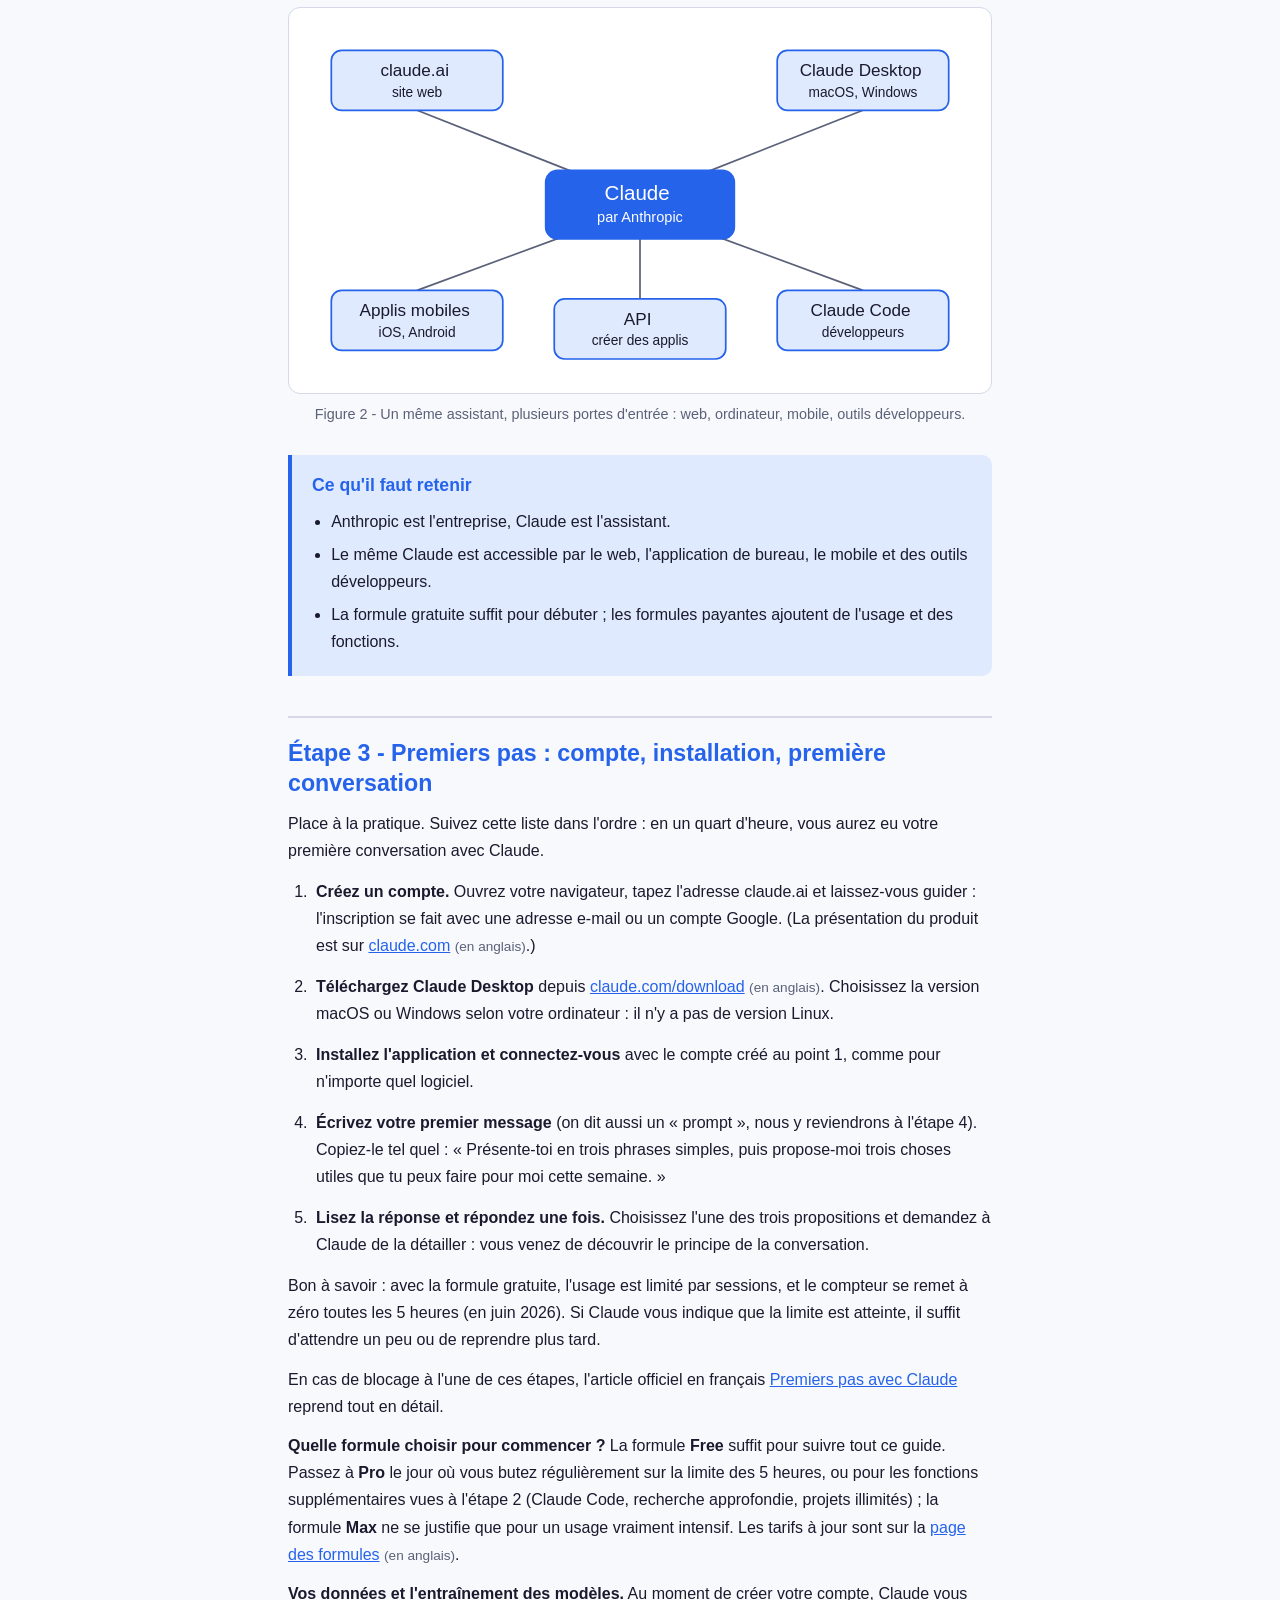
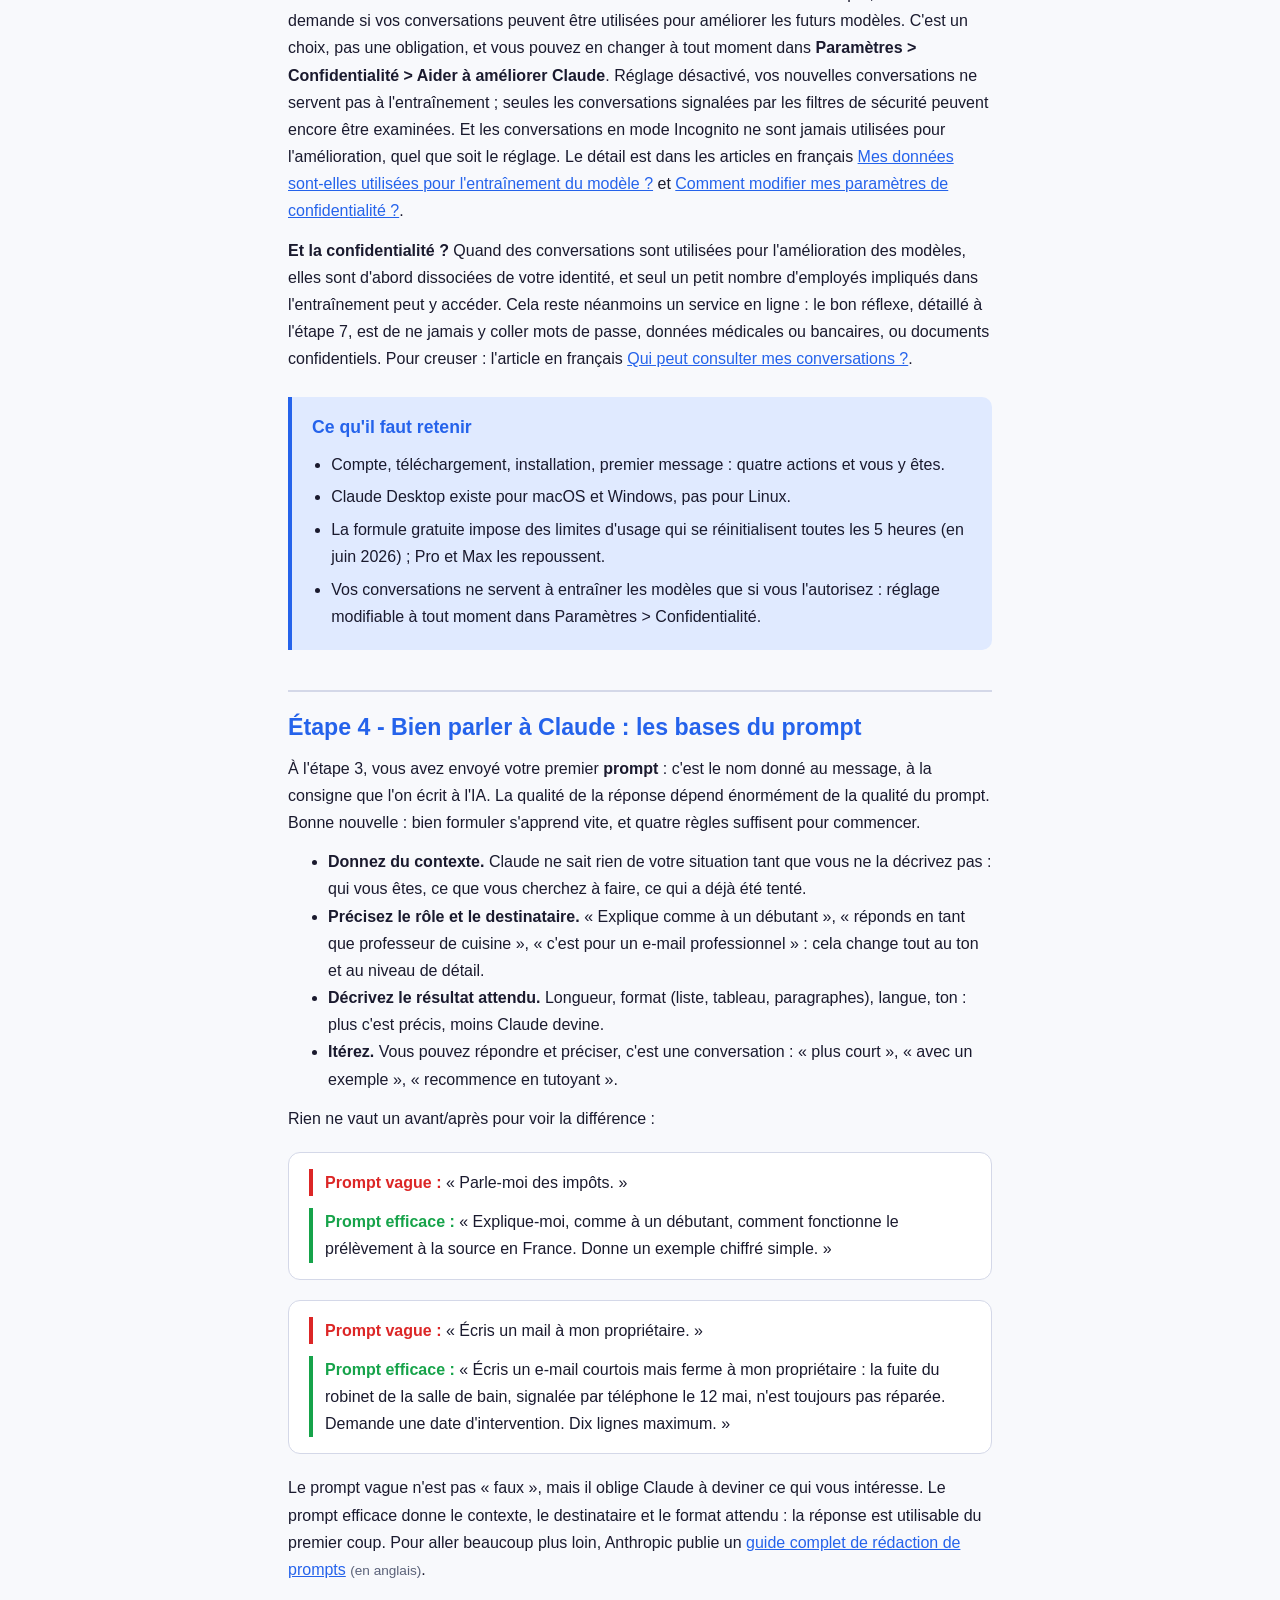
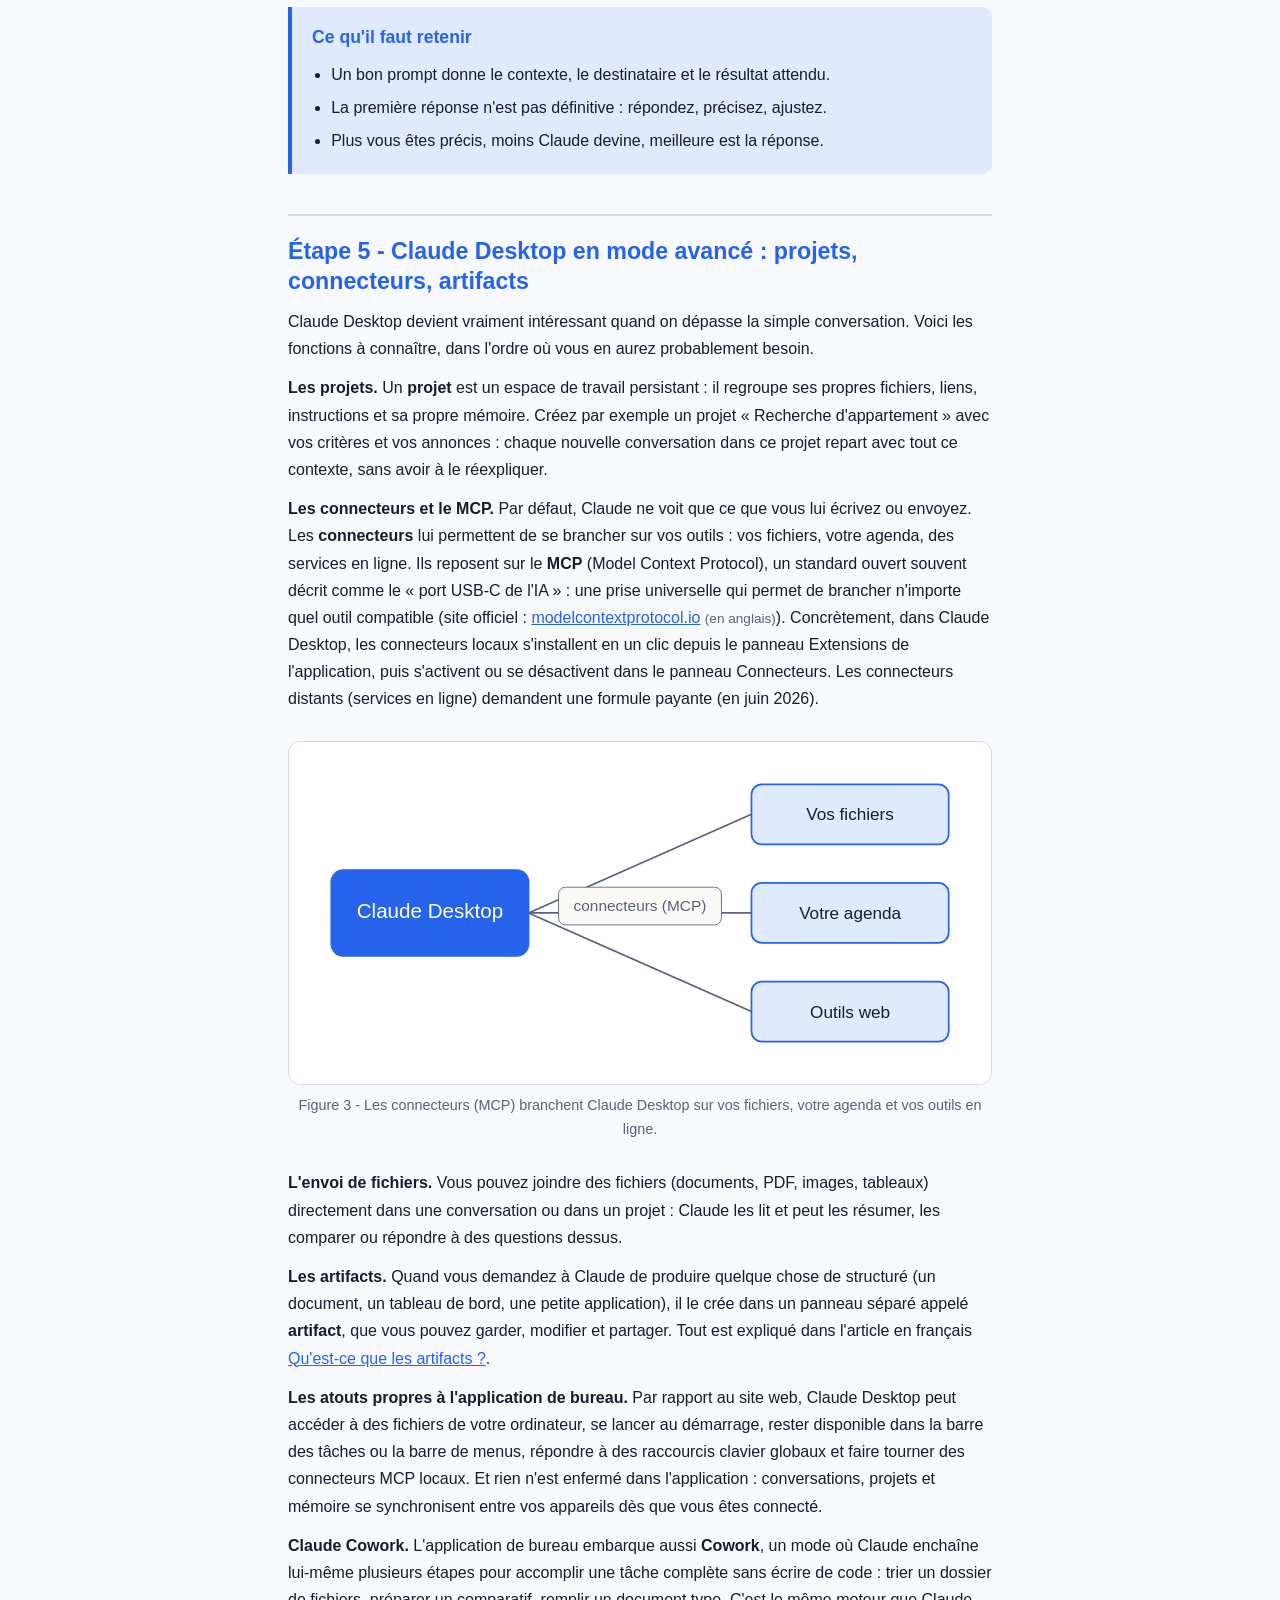
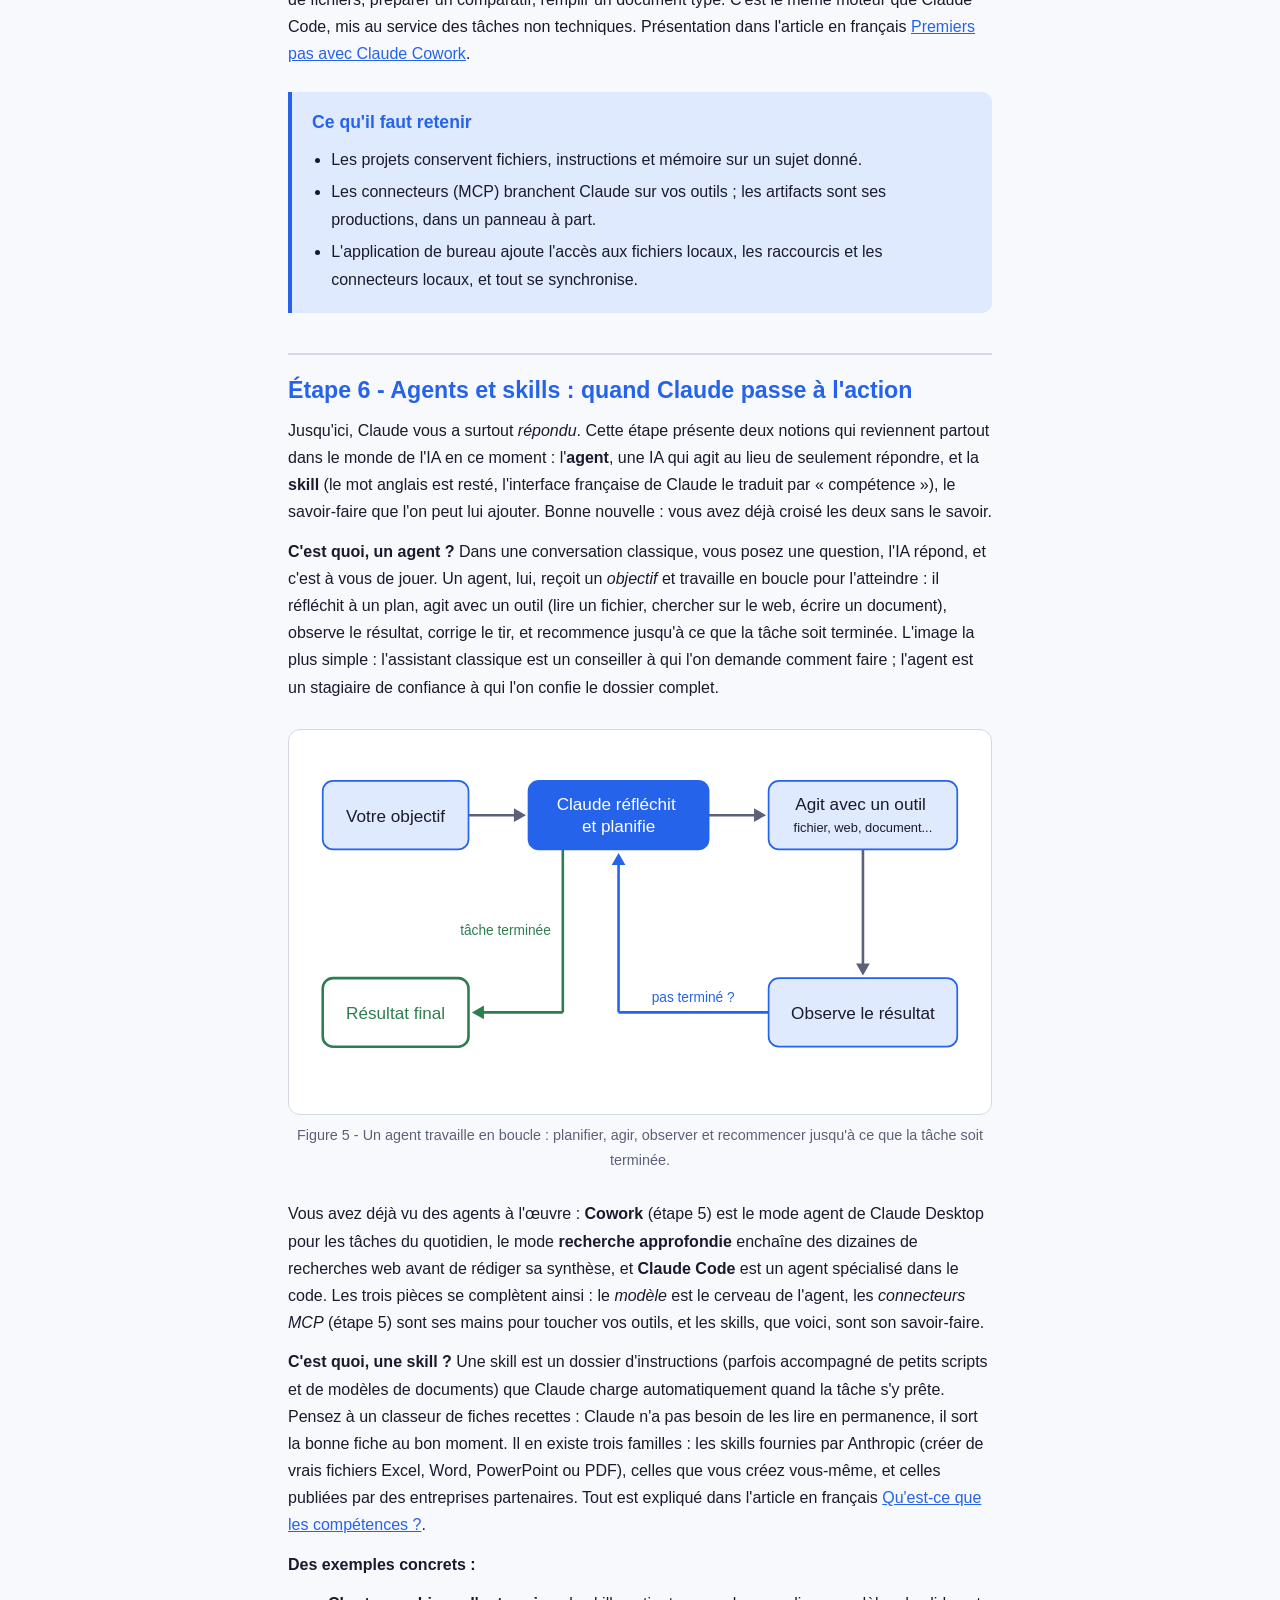
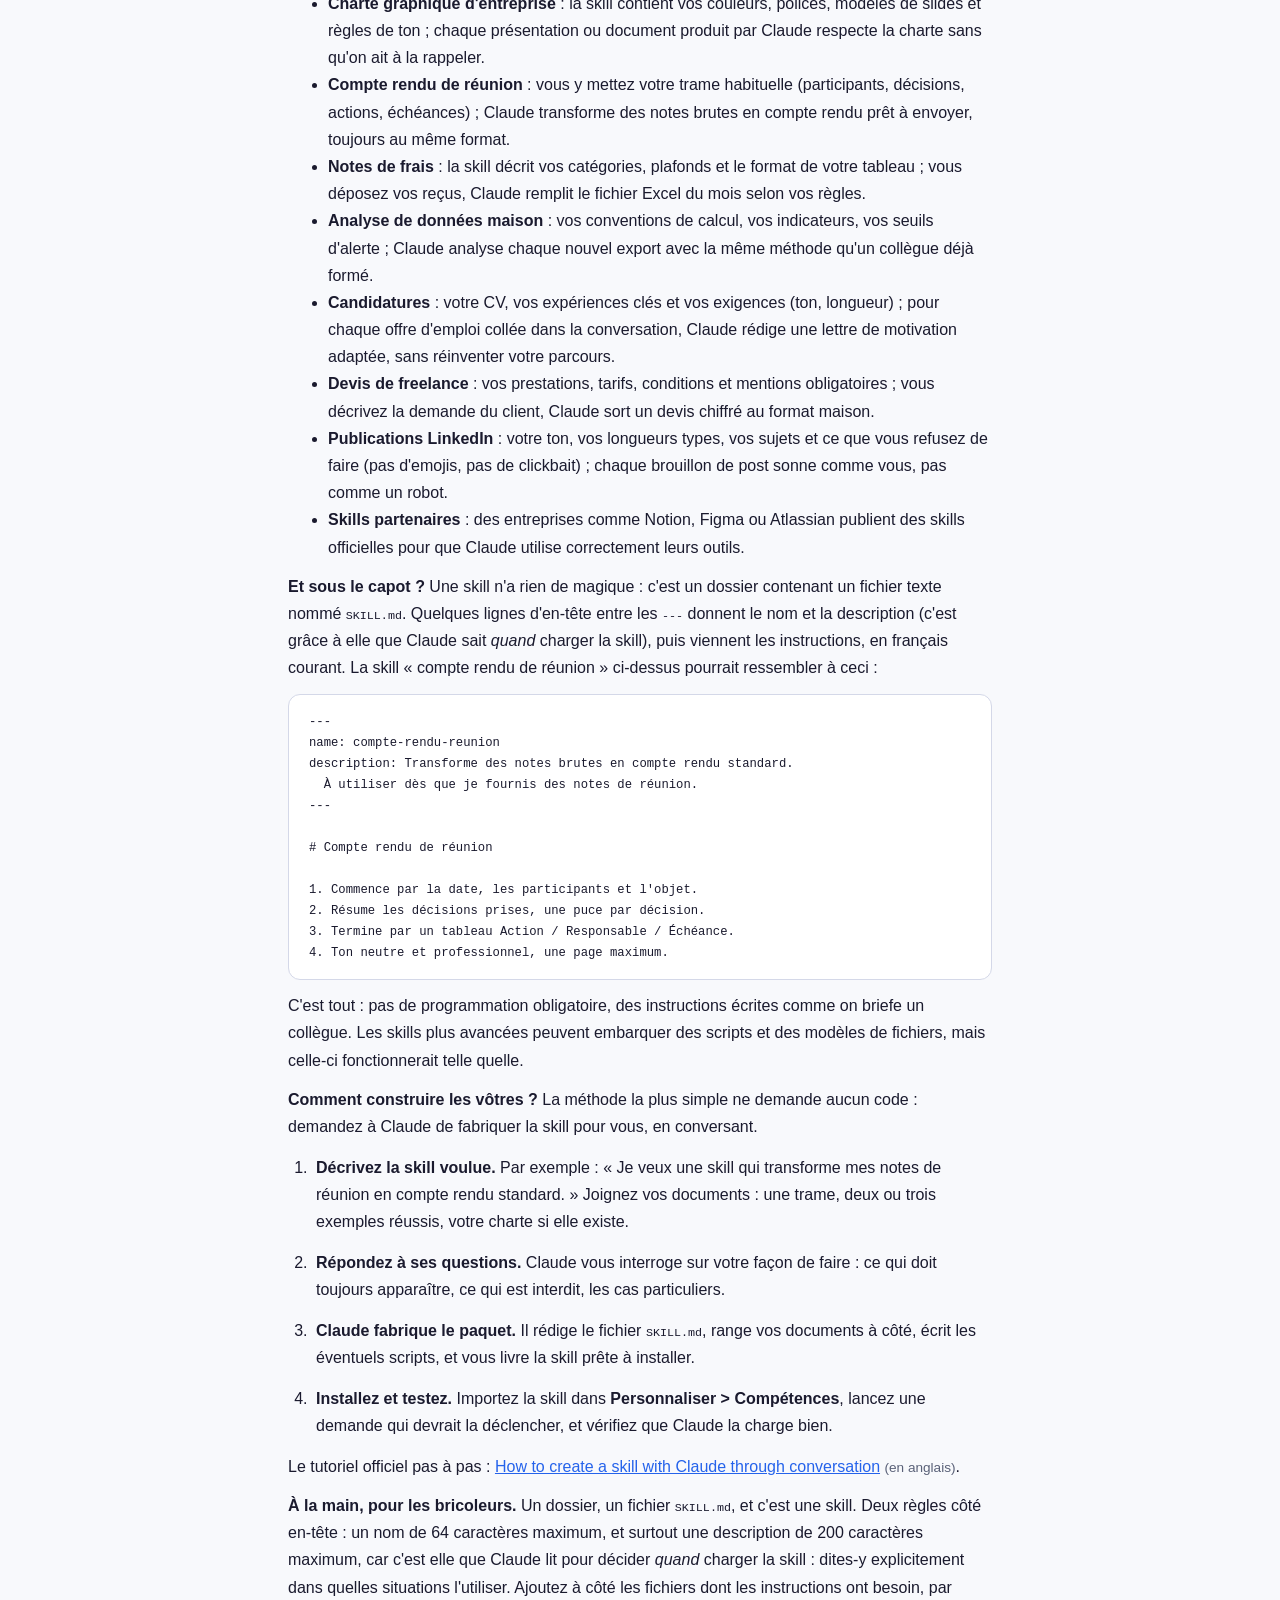
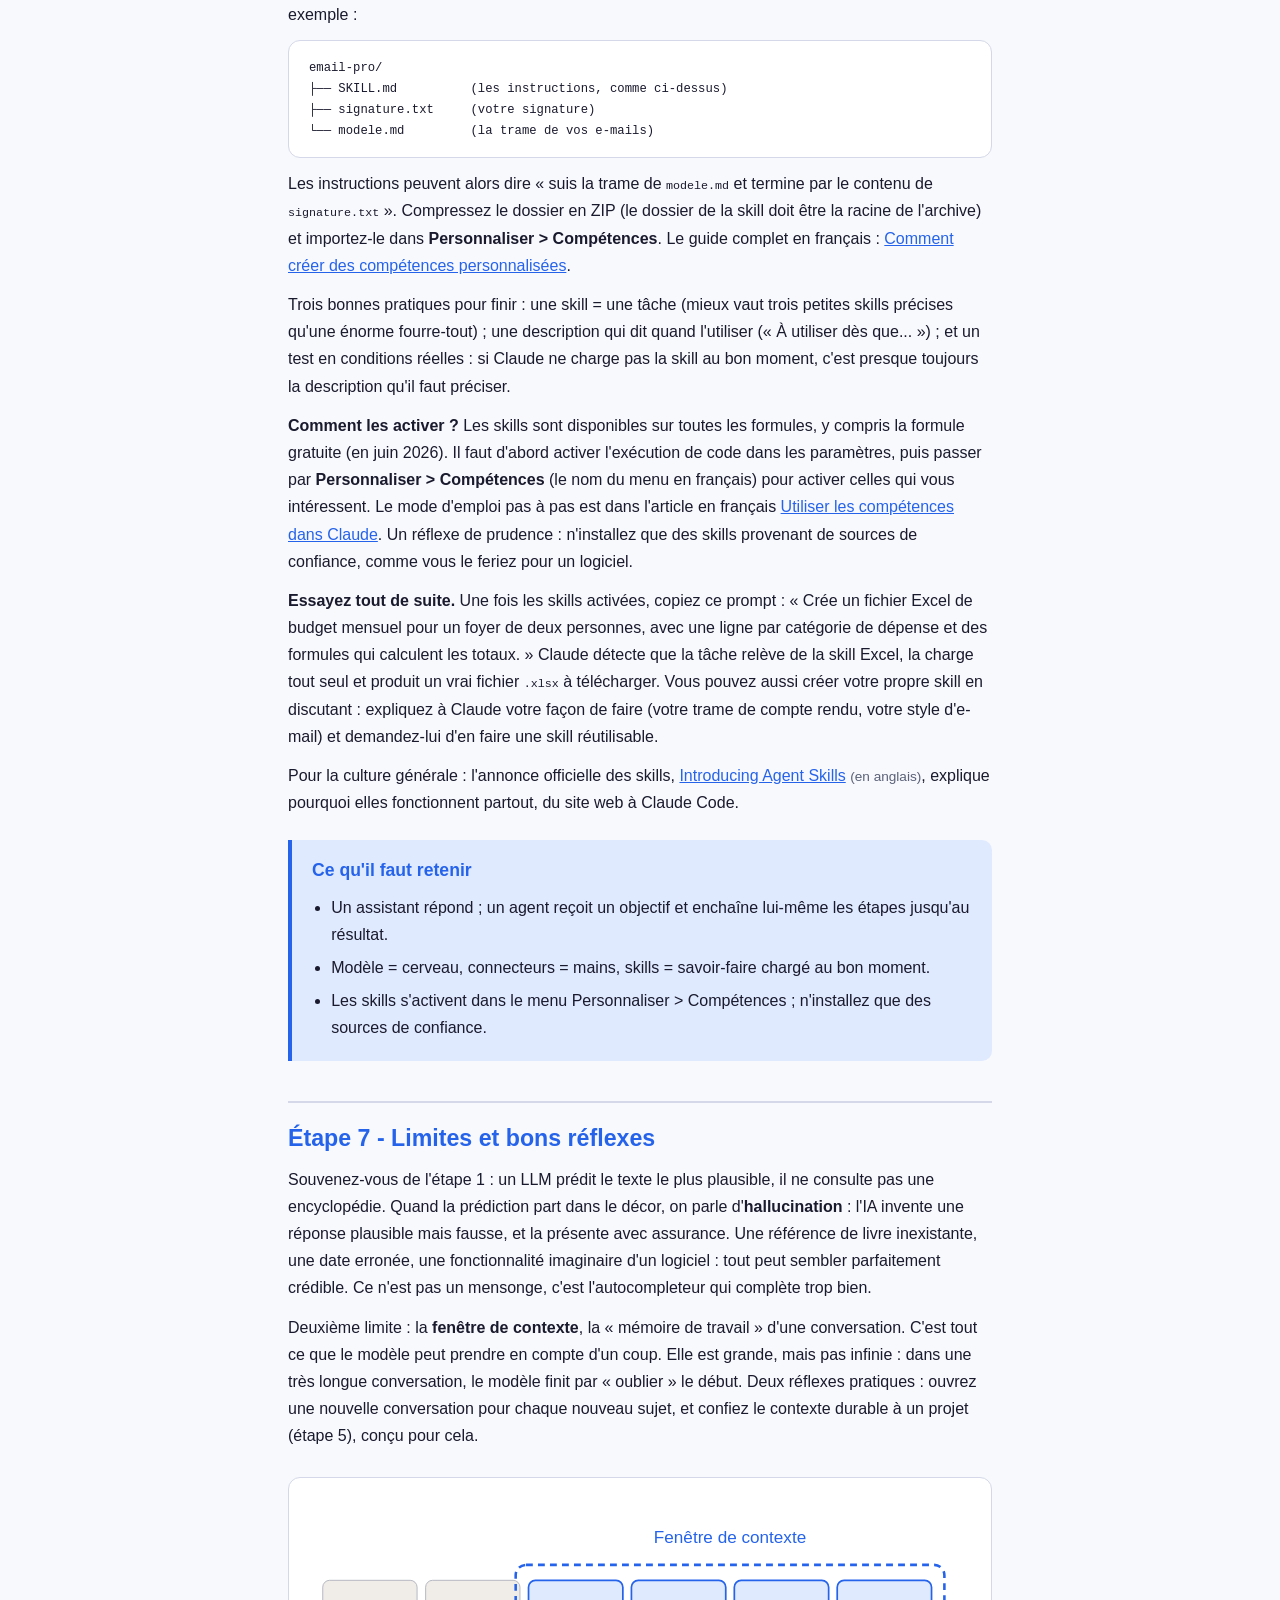
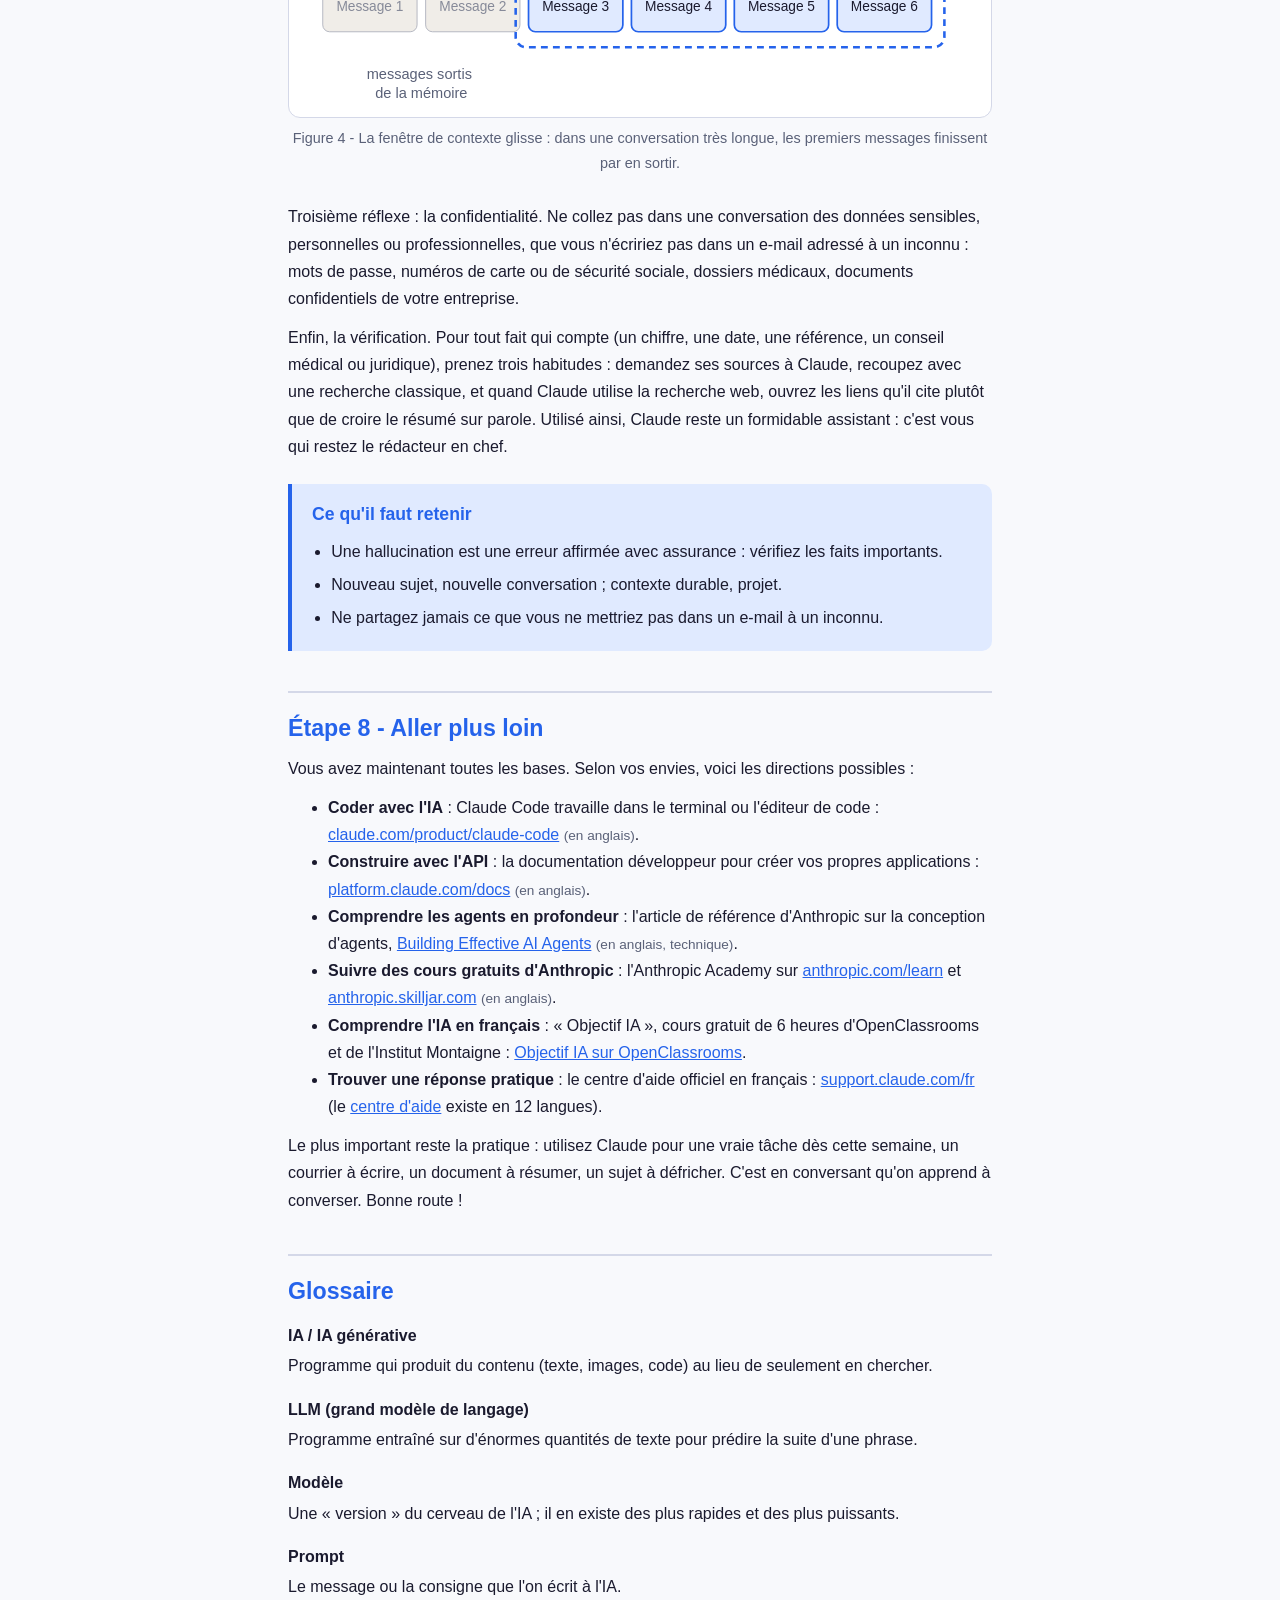
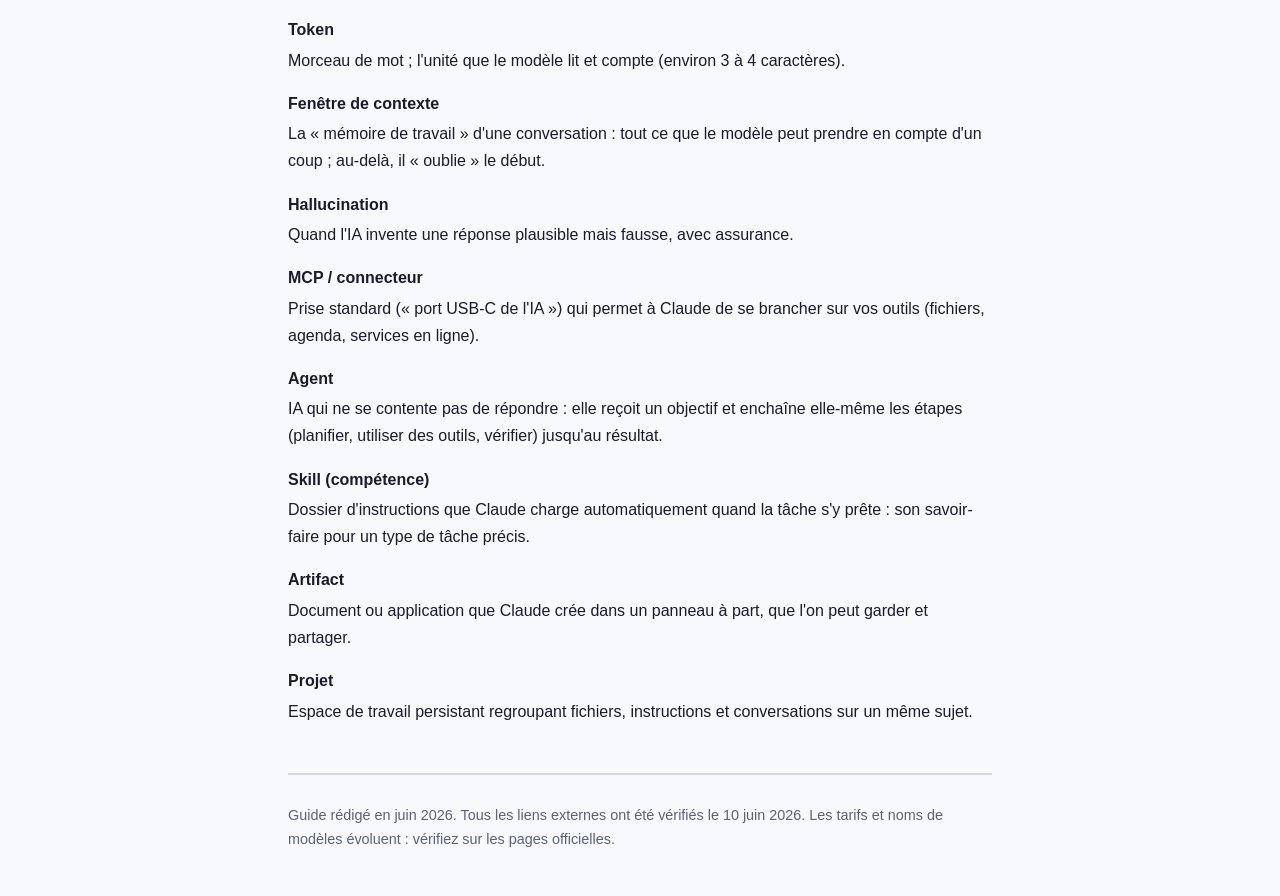
==== commit addc2f9e: "Ajouter la page Plans & Boucles et mettre à jour la navigation Nouvelle page détaillée couvrant le m" ====
--- a/index.html
+++ b/index.html
@@ -14,6 +14,7 @@
 <div class="nav-links">
 <a href="index.html" class="active">Guide pas à pas</a>
 <a href="creer-plugin-skills.html">Créer un plugin de skills</a>
+<a href="plans-et-boucles.html">Plans &amp; Boucles</a>
 </div>
 </div>
 </nav>
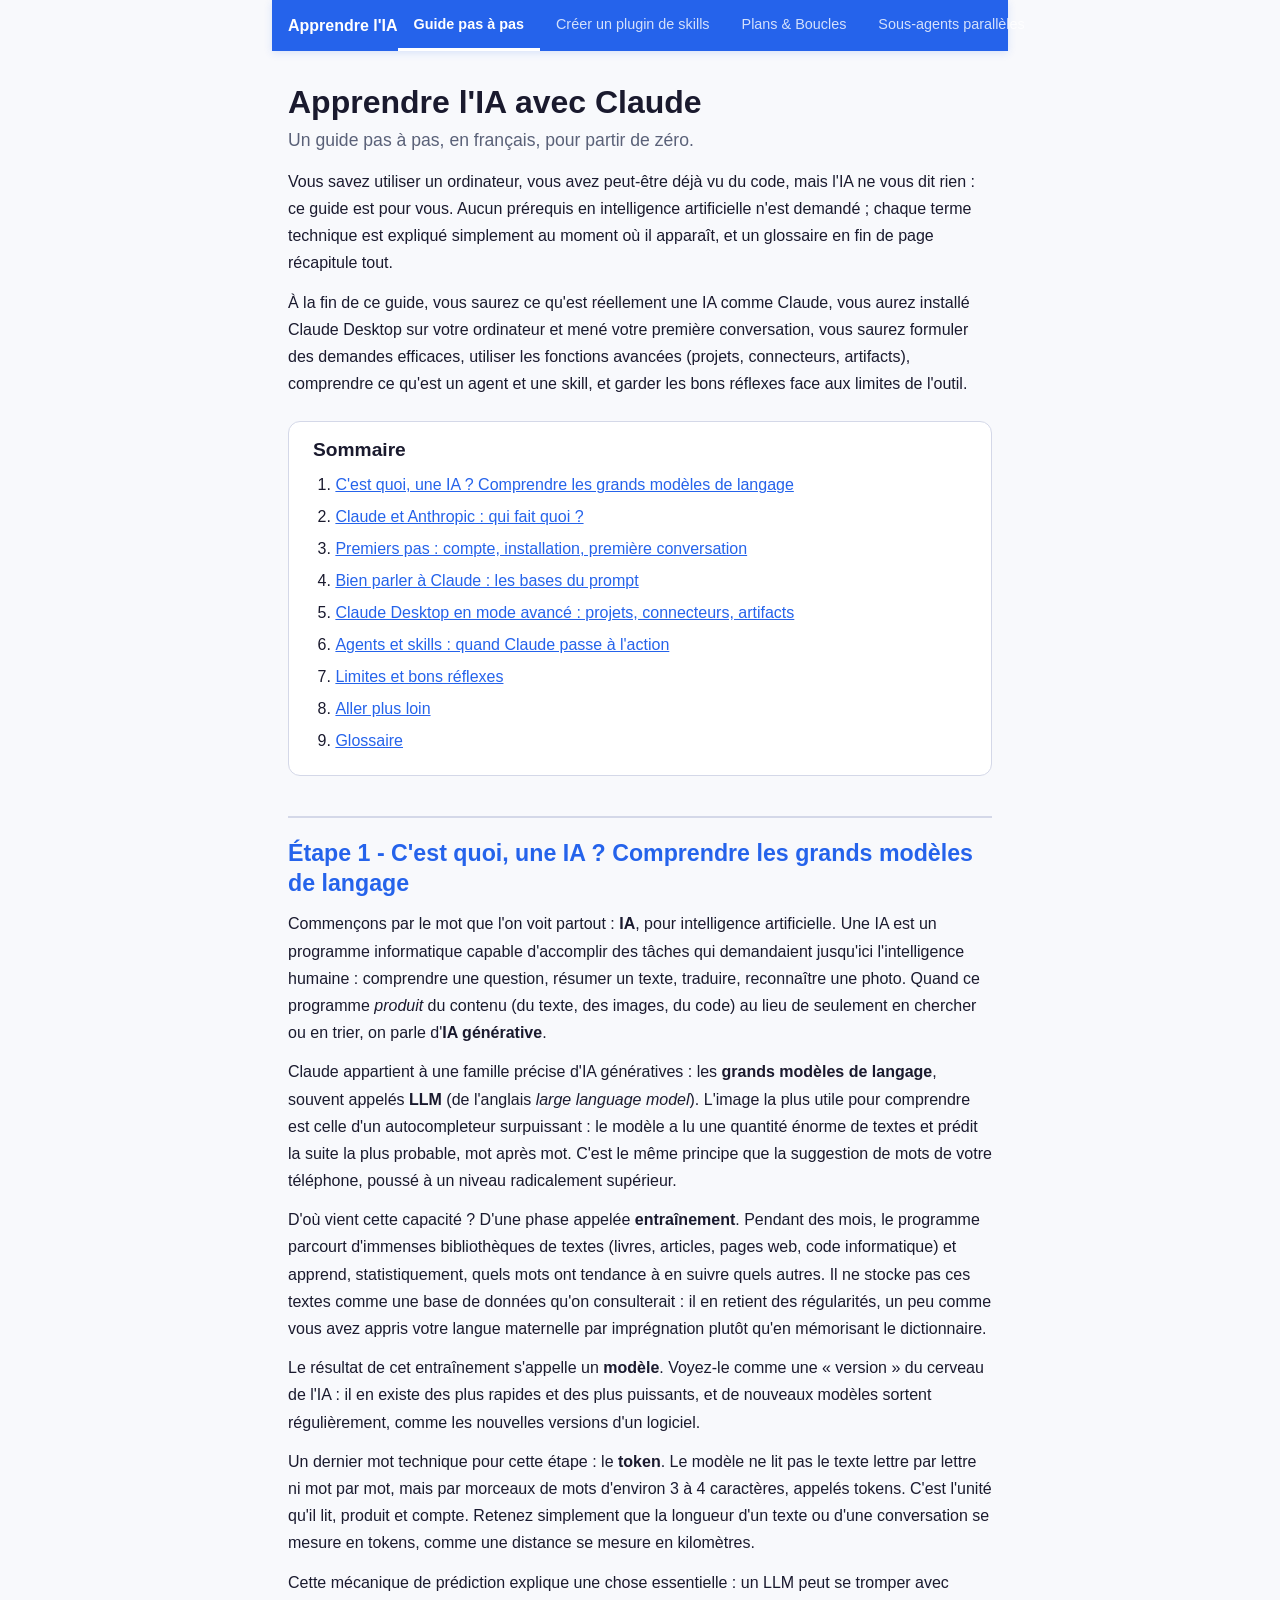
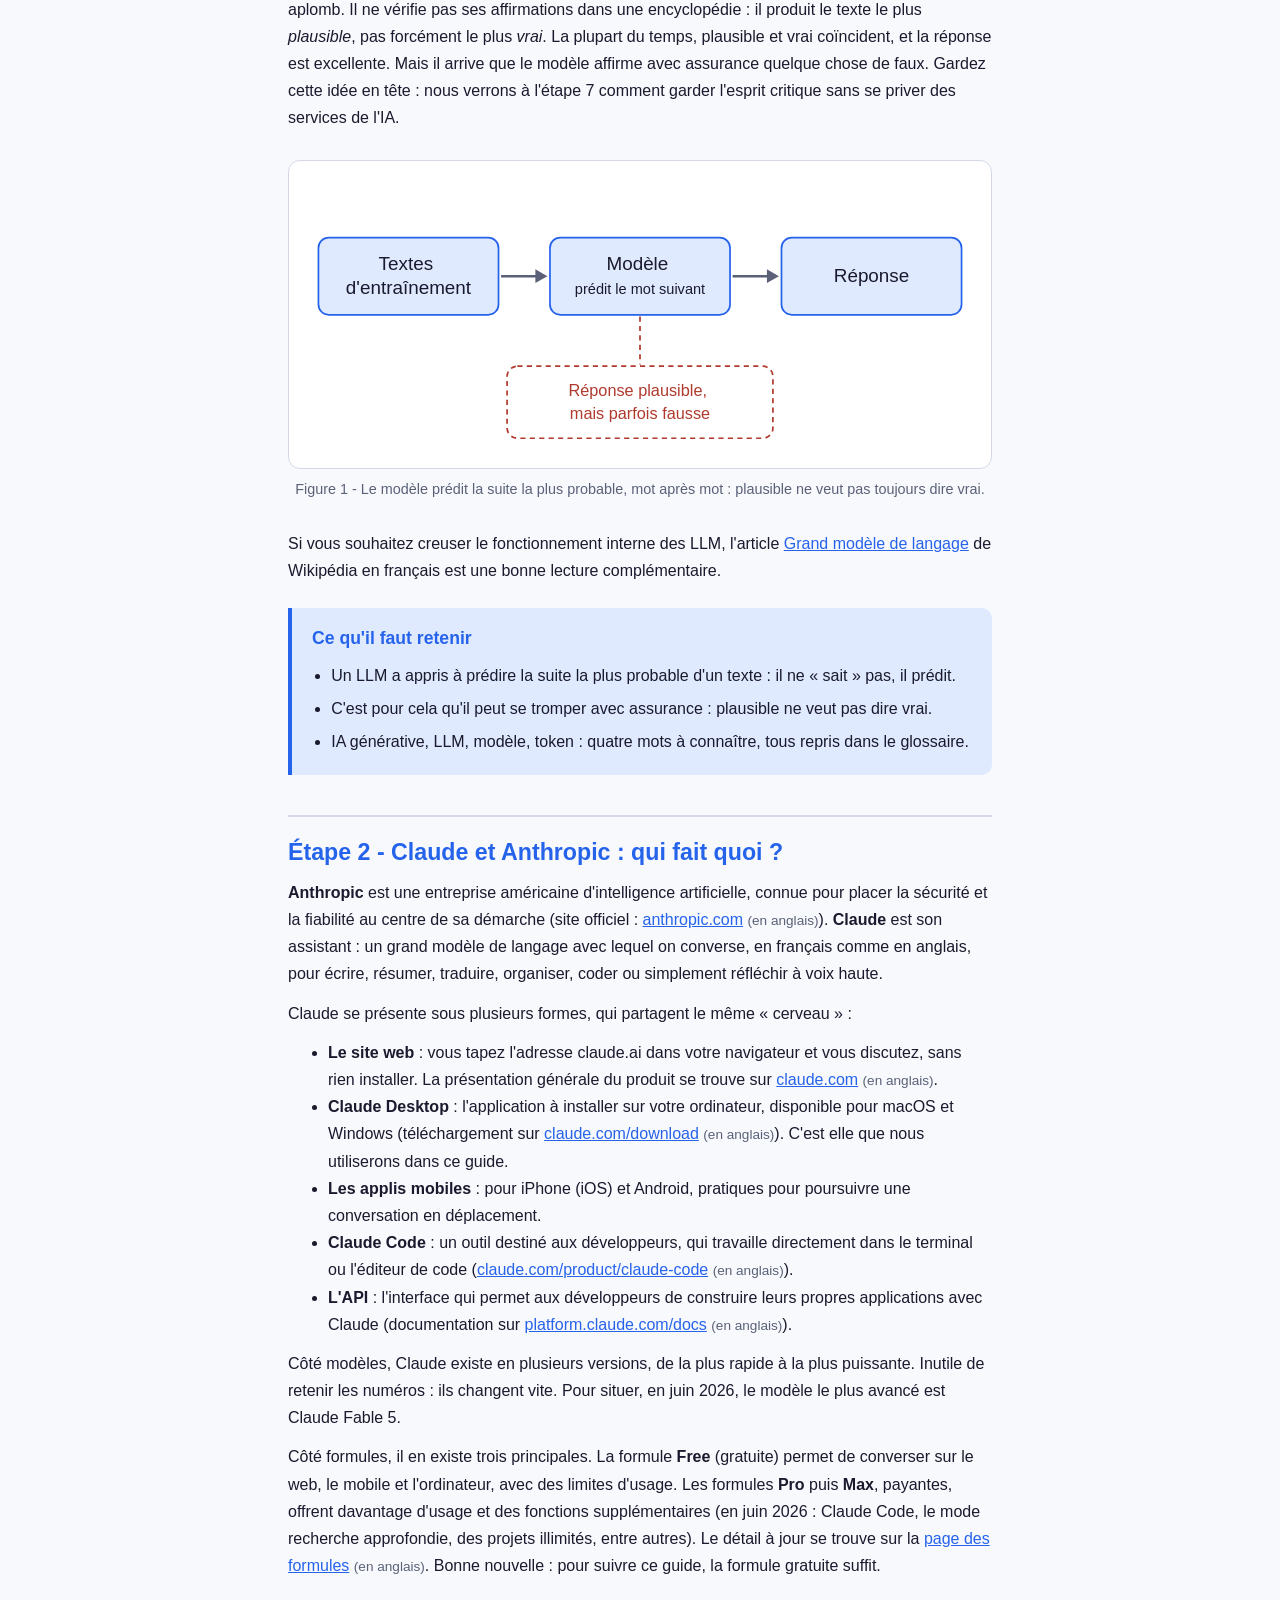
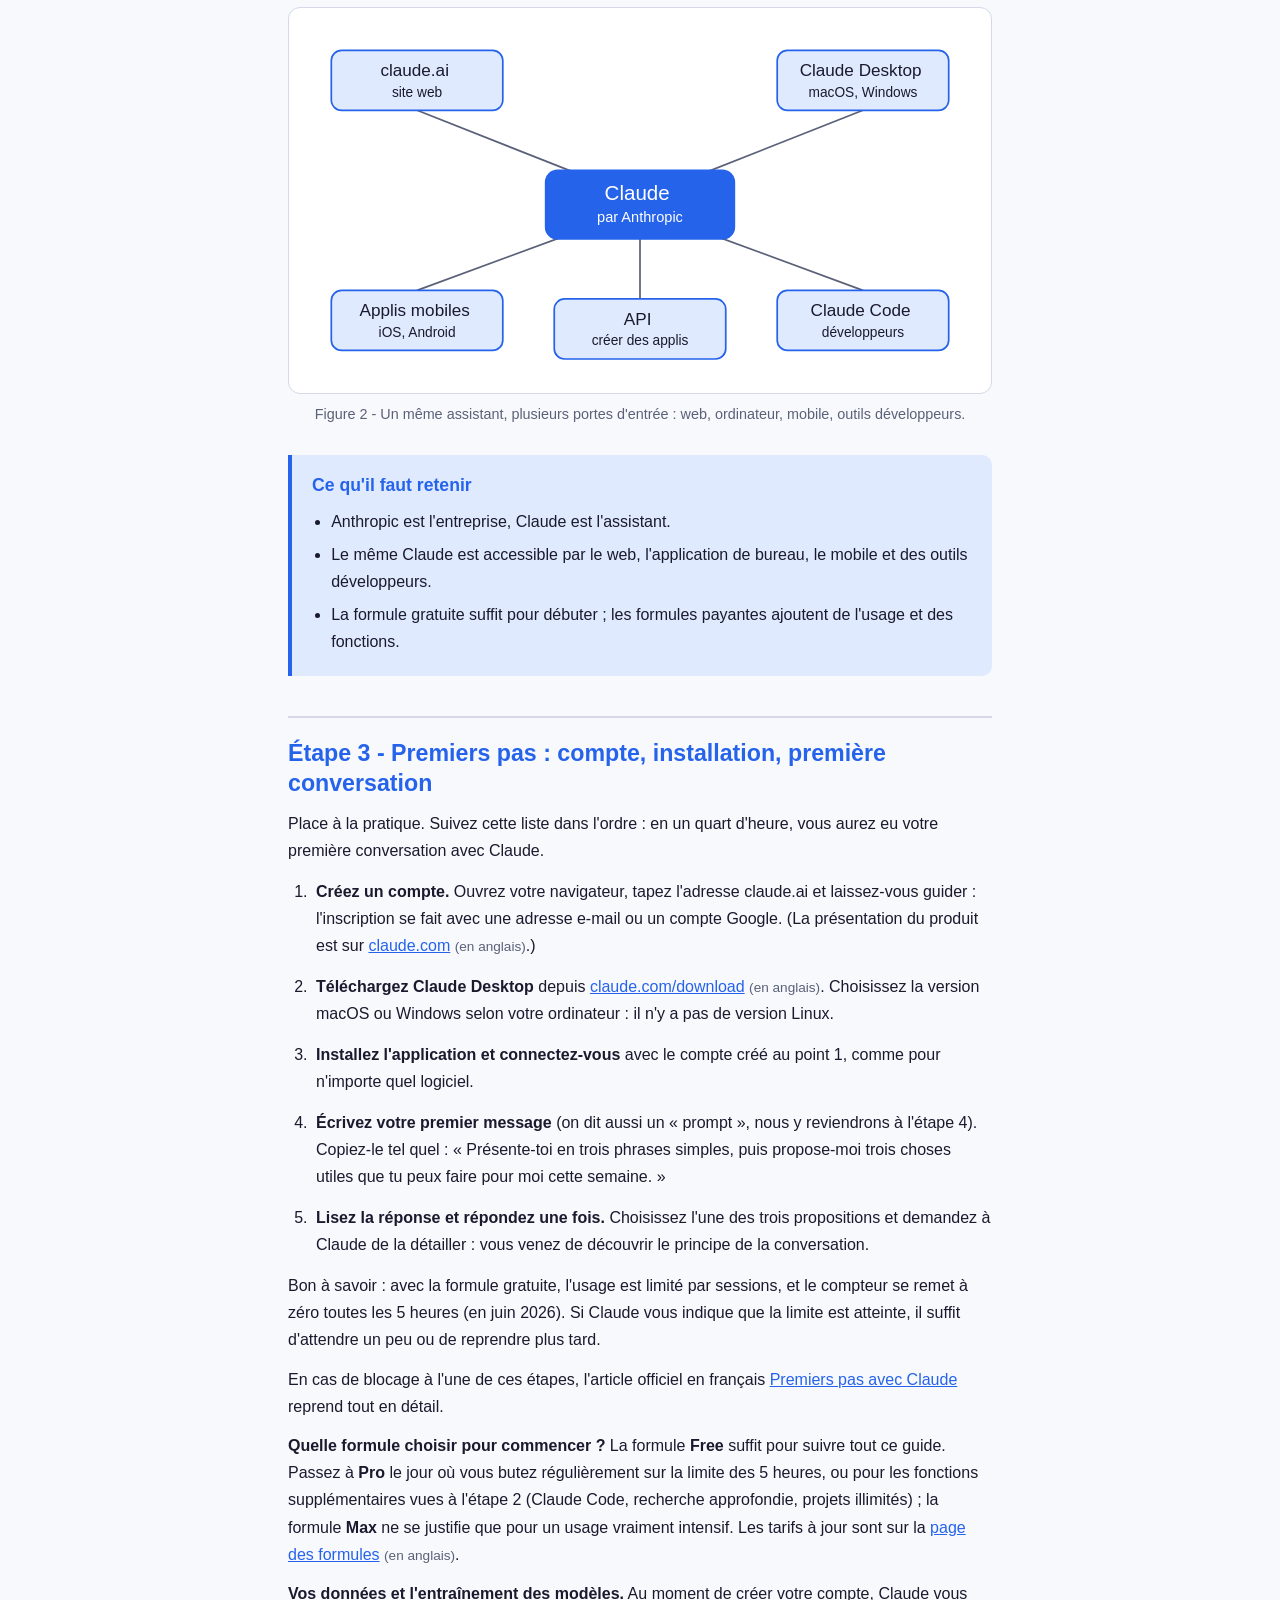
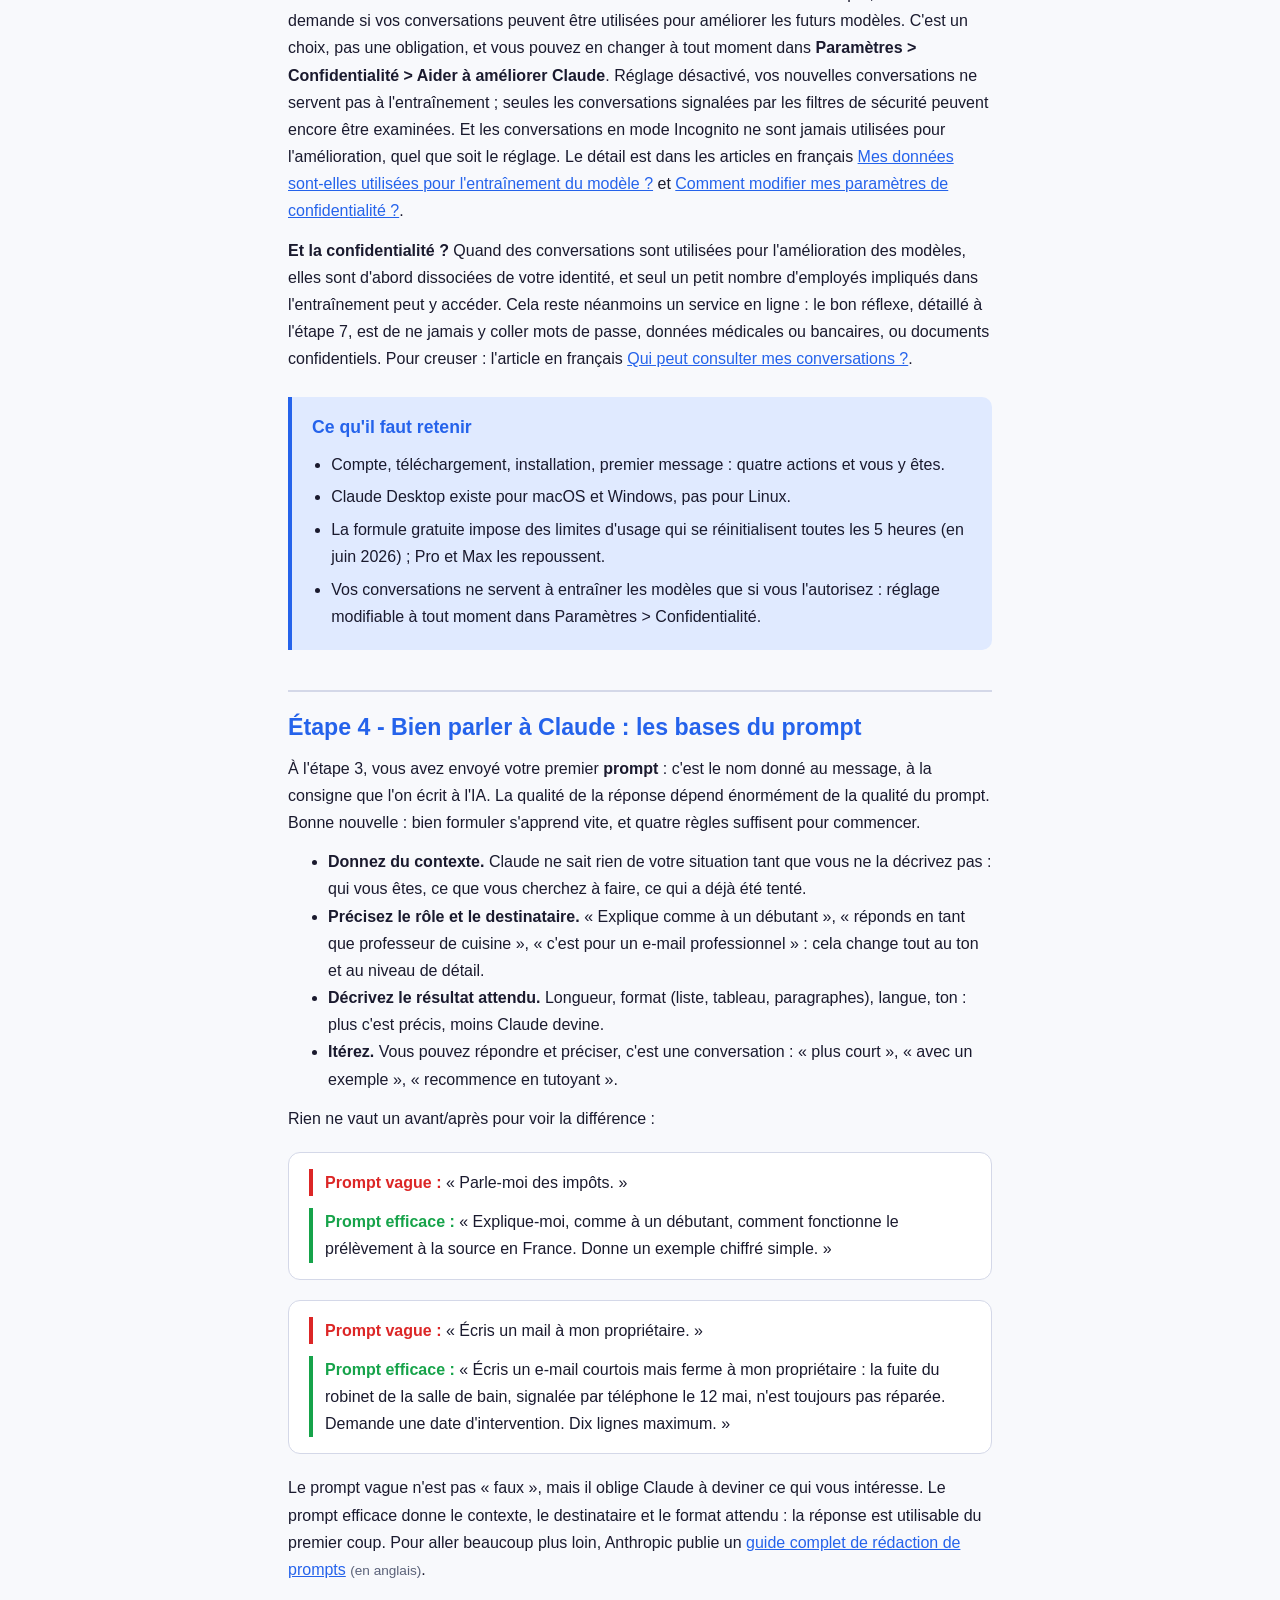
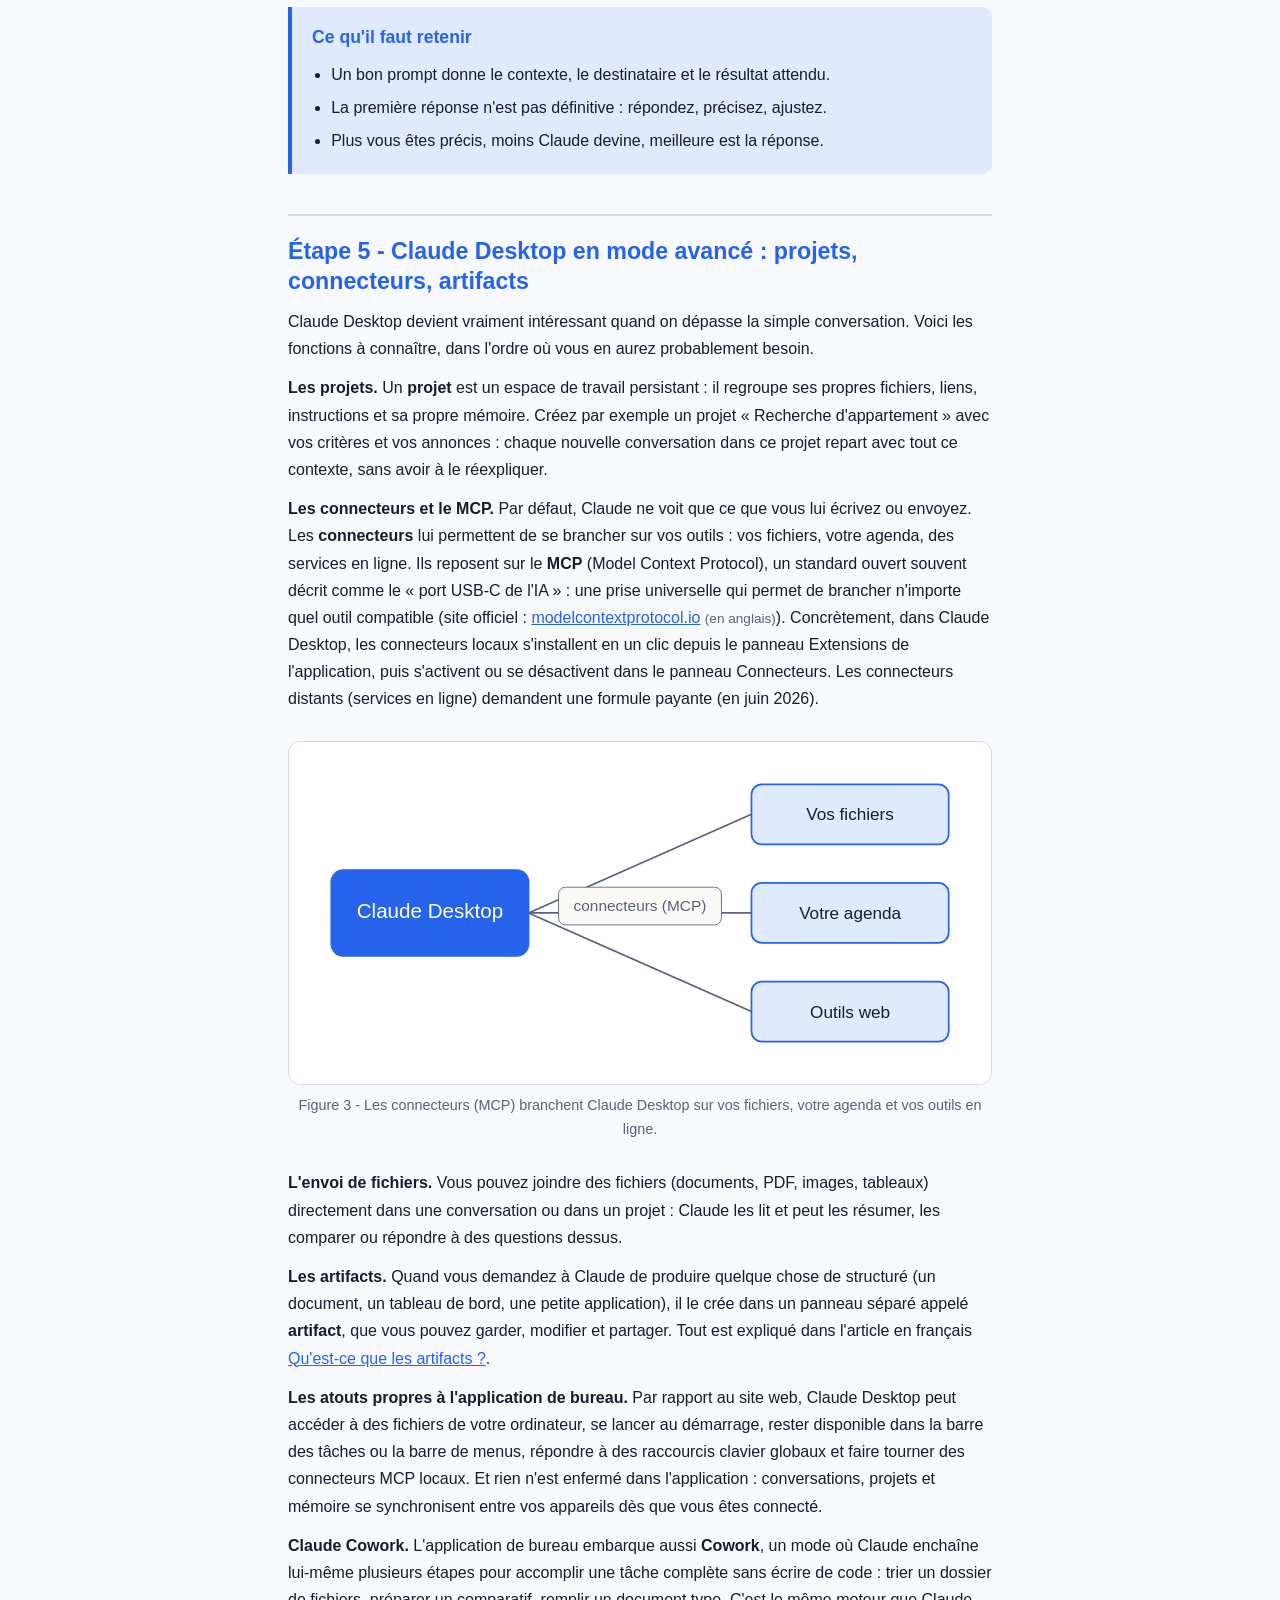
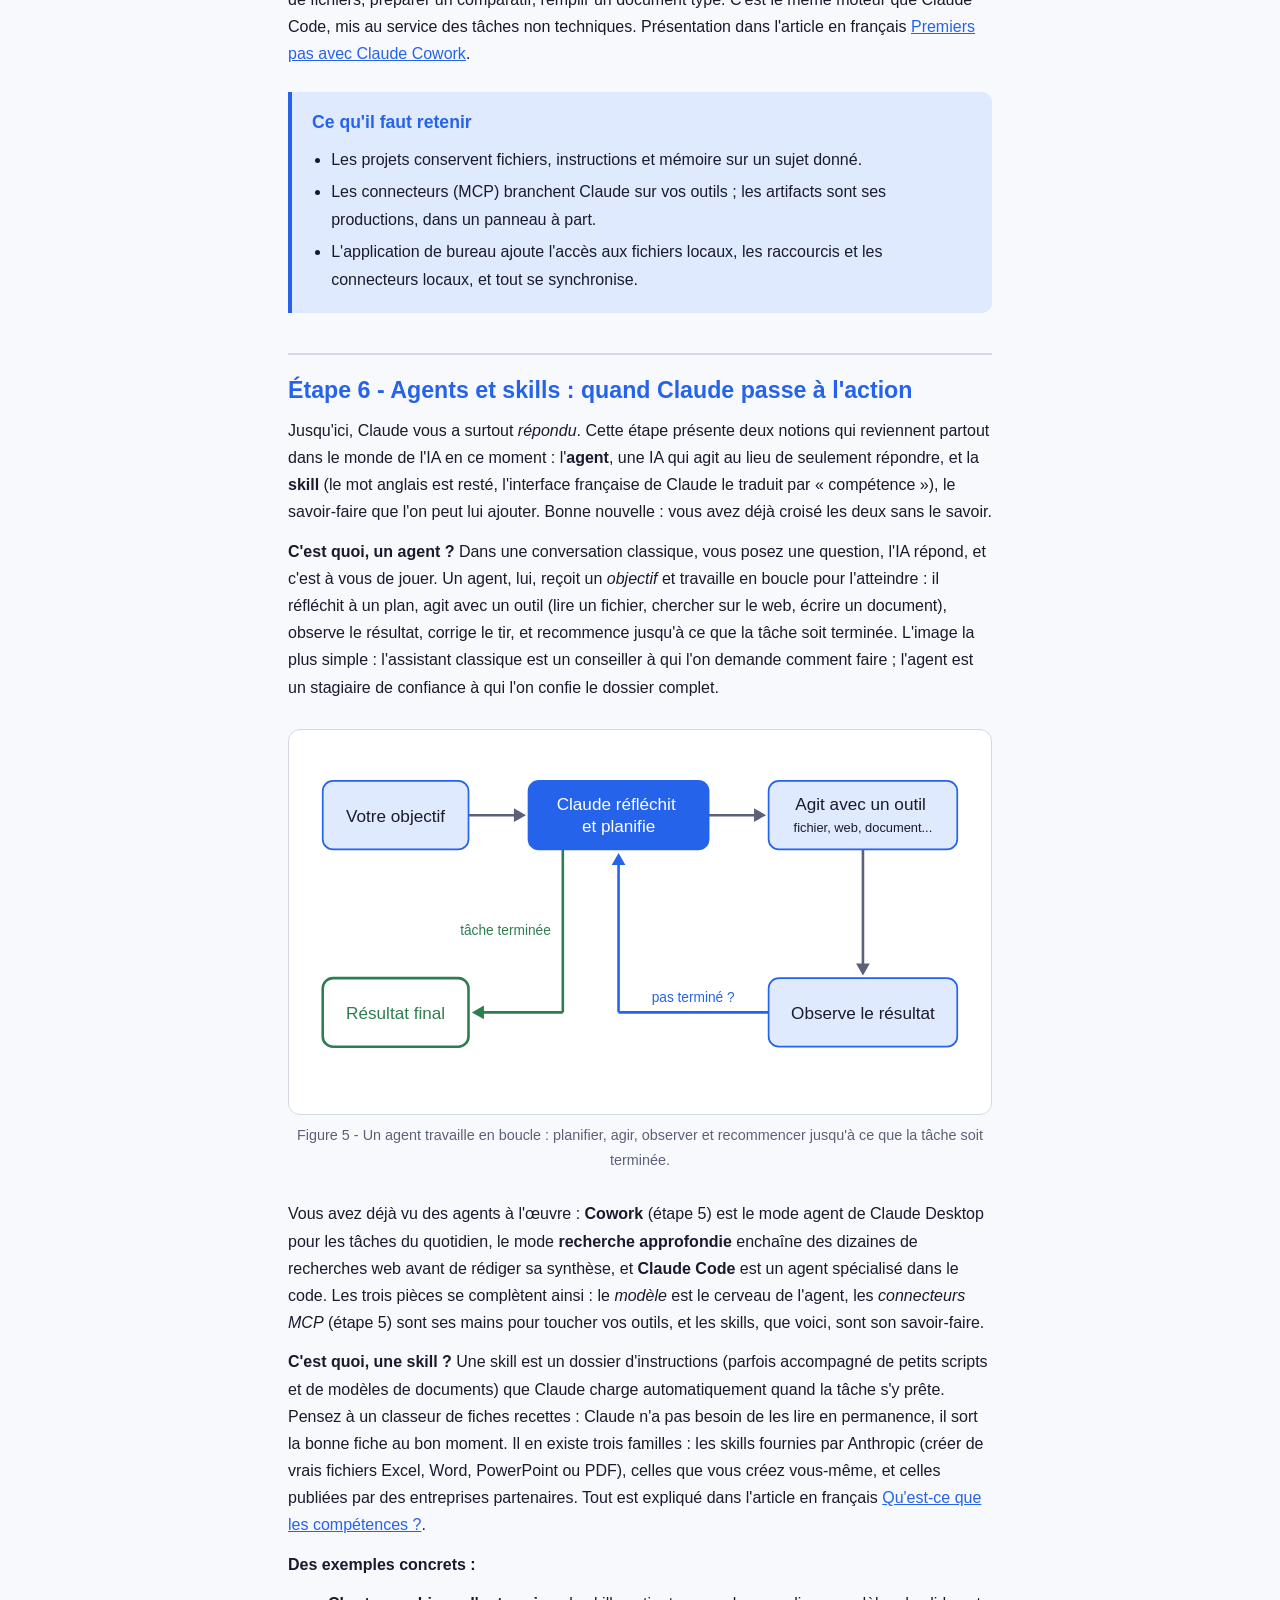
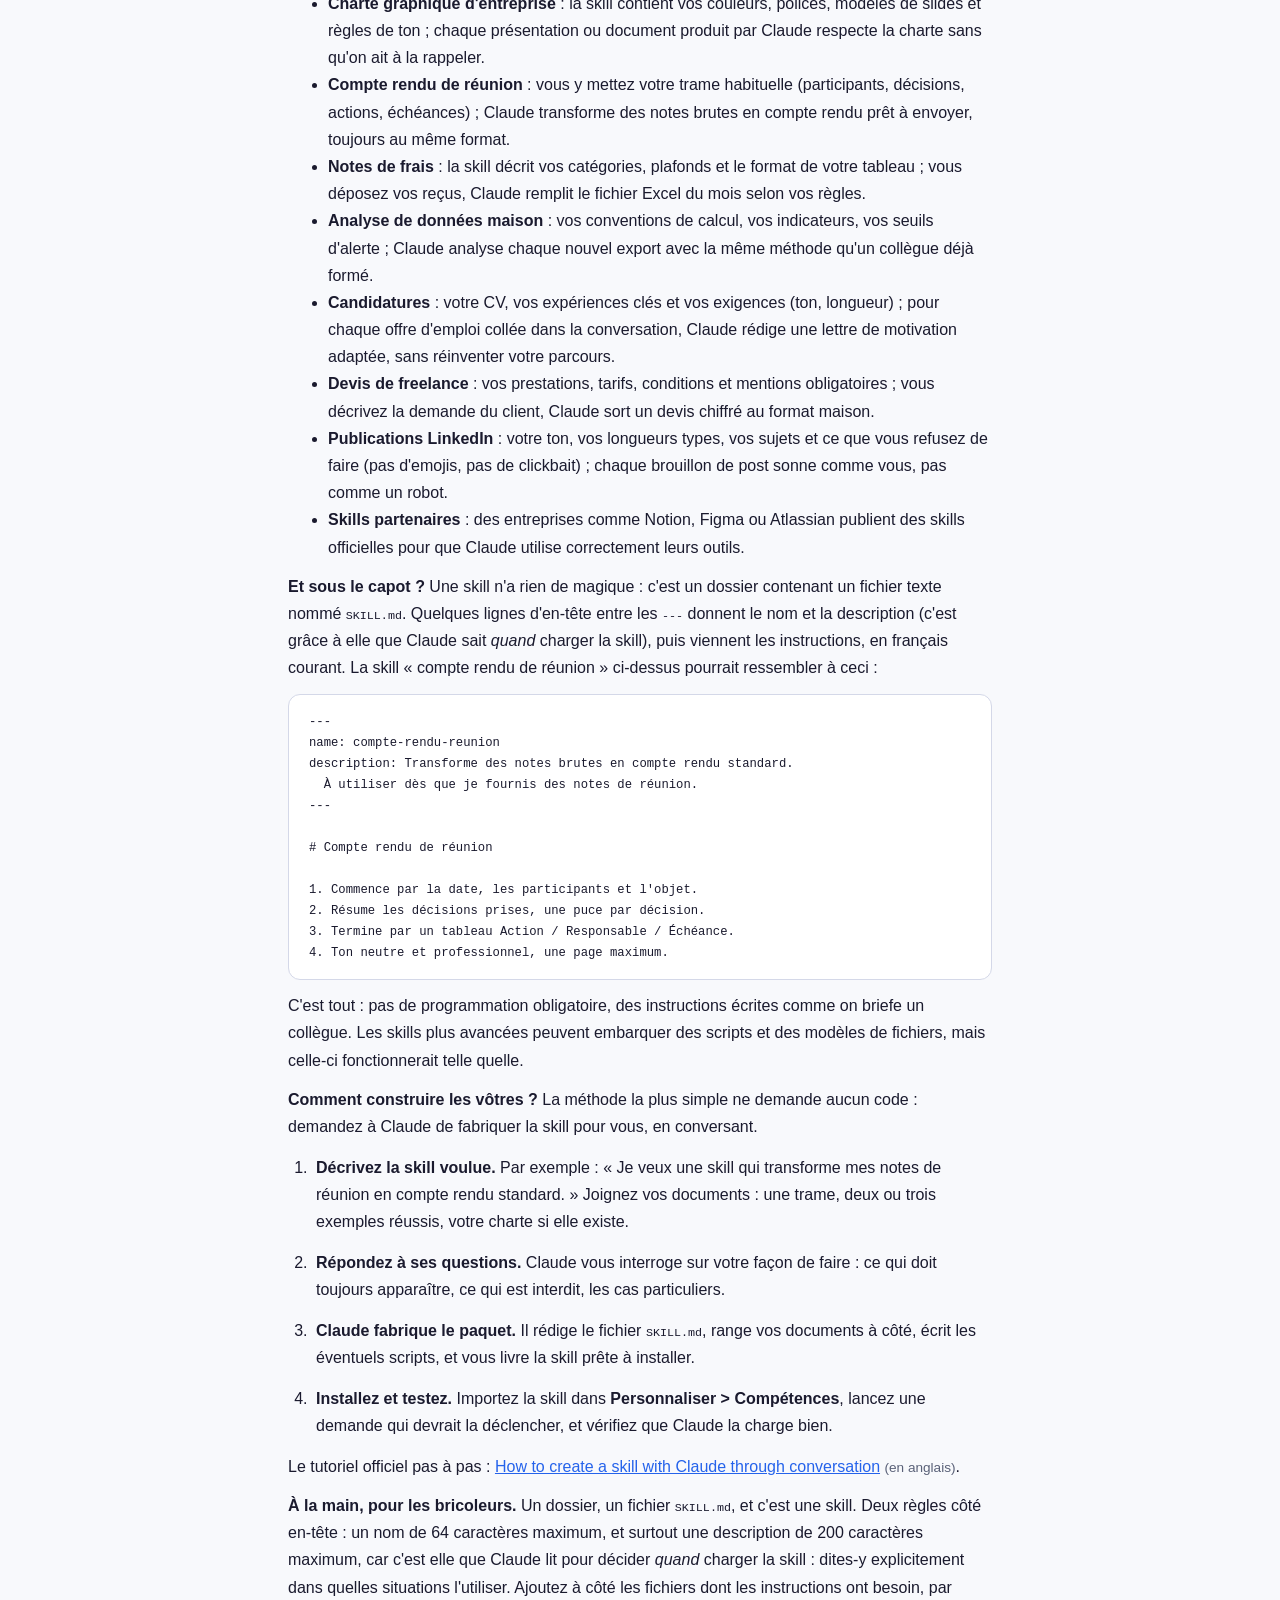
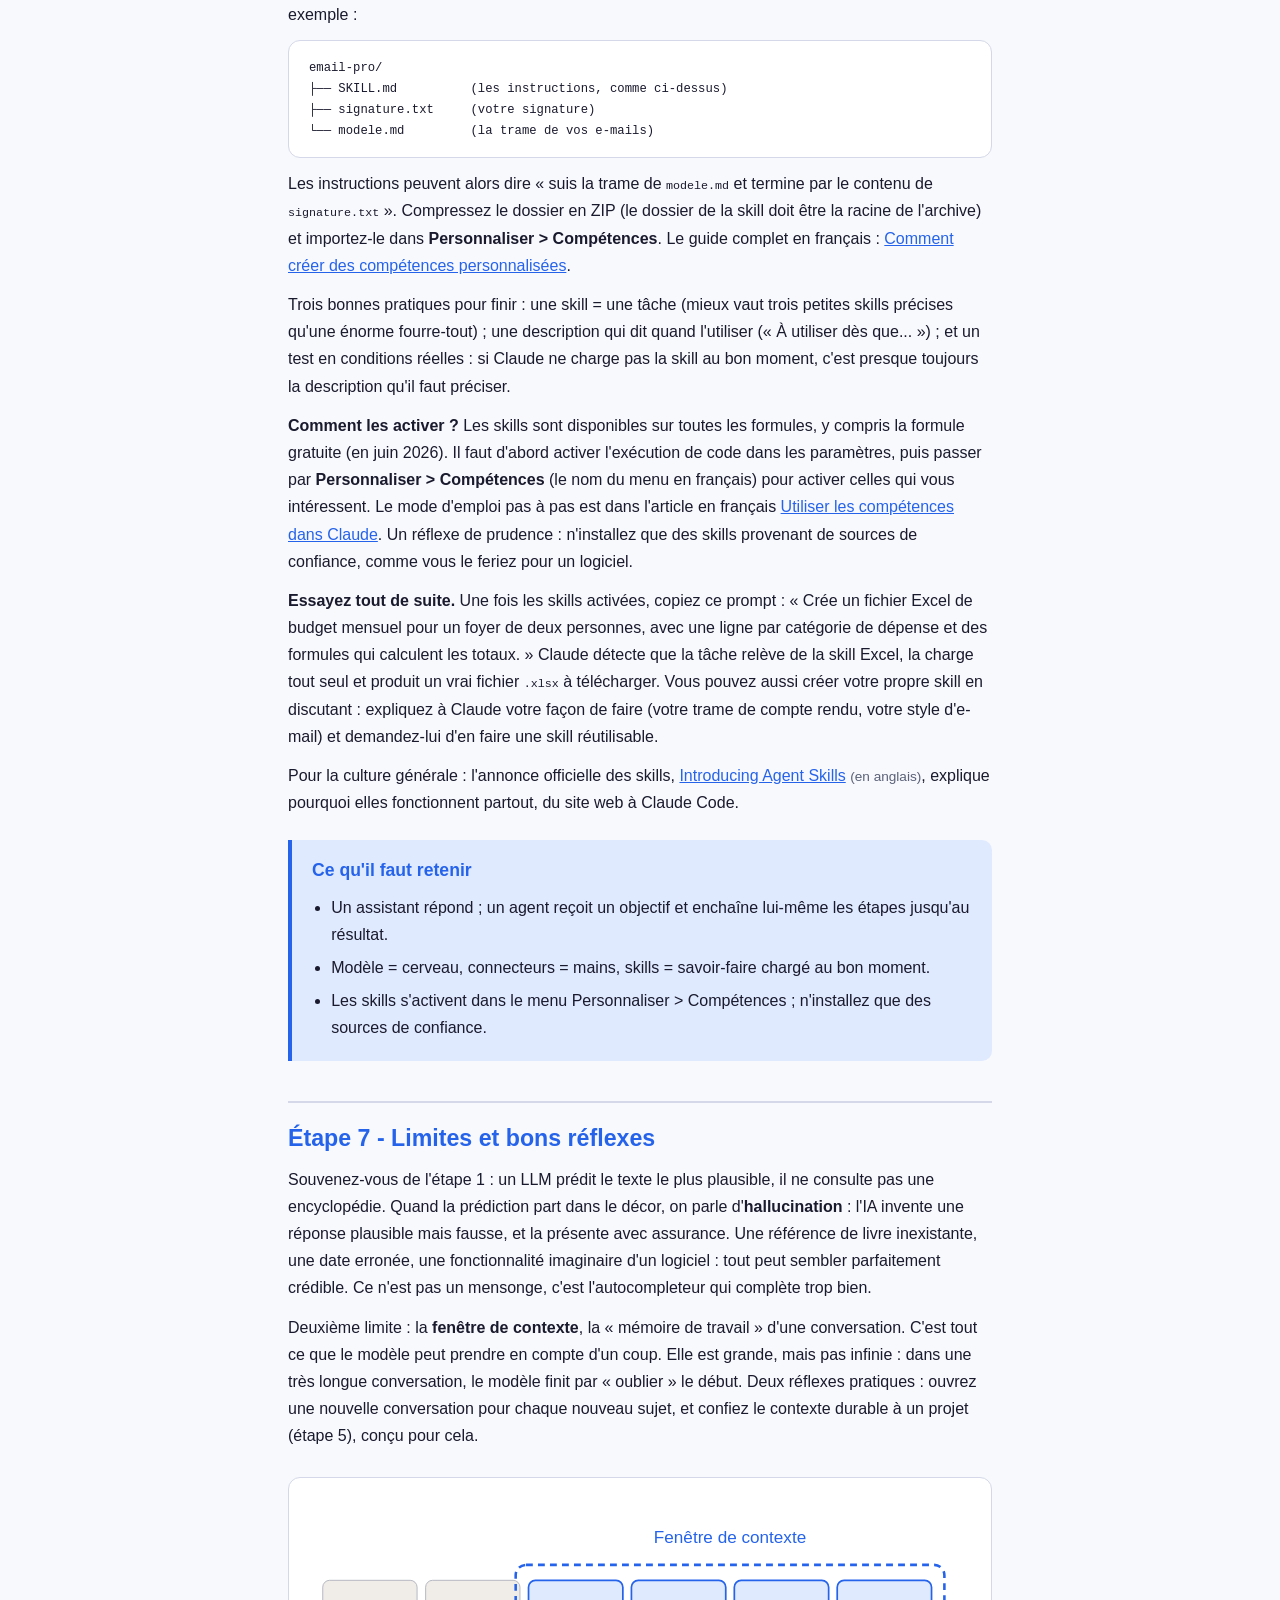
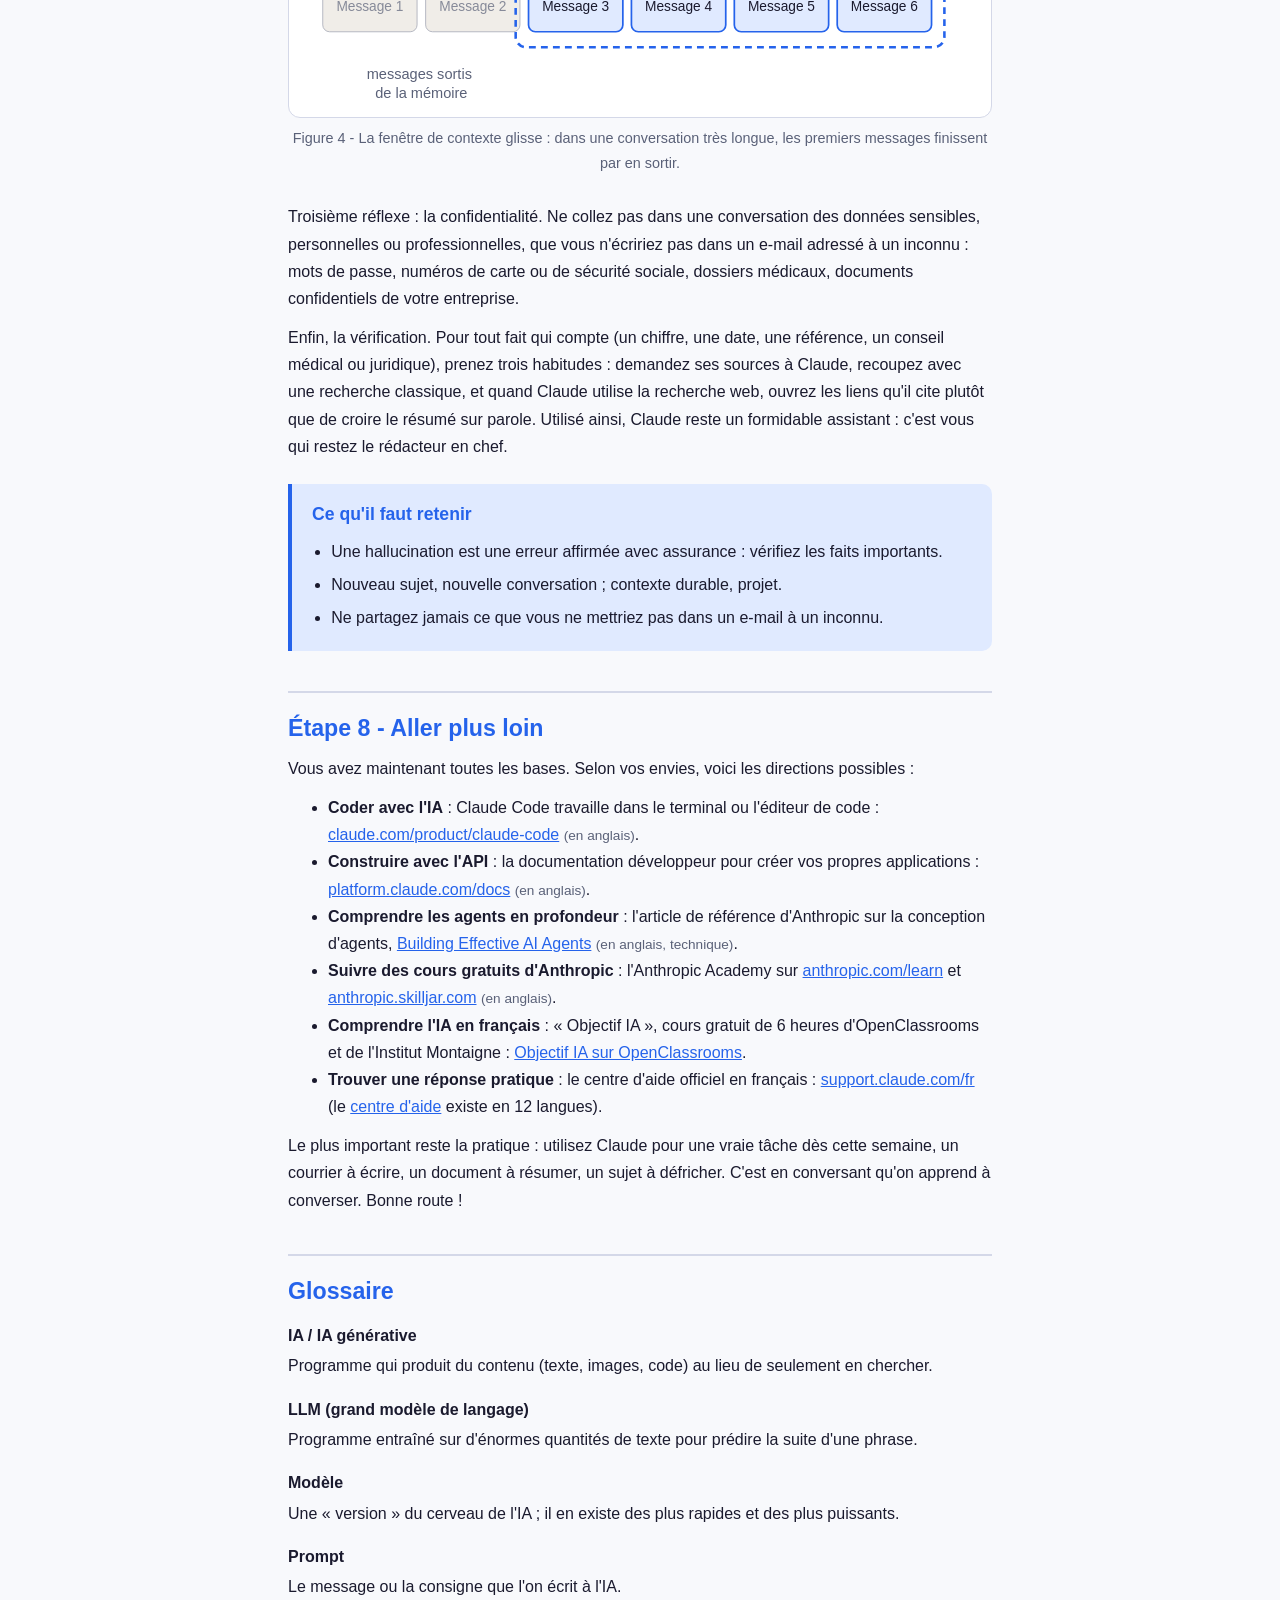
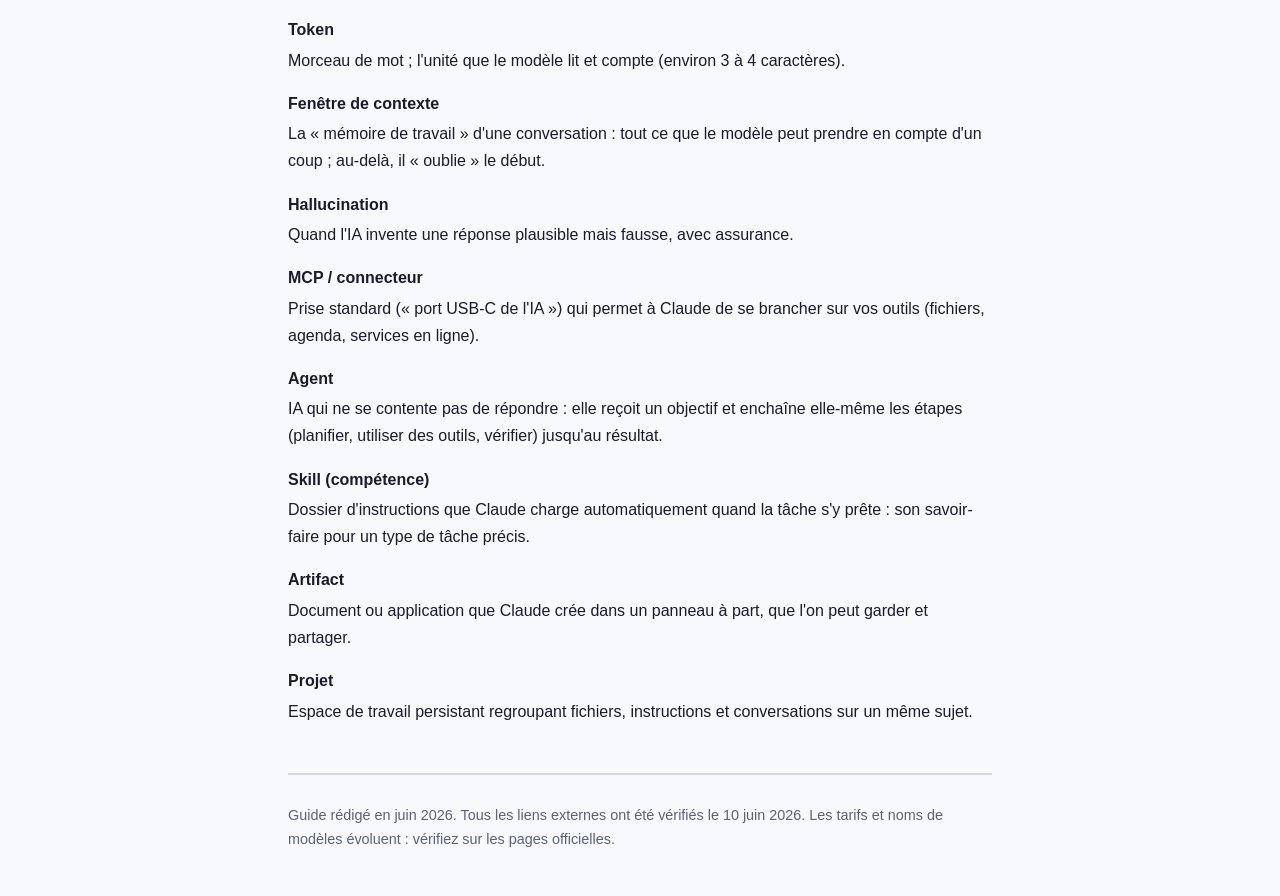
==== commit 4975c9fe: "Ajouter page sur les sous-agents parallèles Nouvelle page détaillée couvrant le concept, les types d" ====
--- a/index.html
+++ b/index.html
@@ -15,6 +15,7 @@
 <a href="index.html" class="active">Guide pas à pas</a>
 <a href="creer-plugin-skills.html">Créer un plugin de skills</a>
 <a href="plans-et-boucles.html">Plans &amp; Boucles</a>
+<a href="sous-agents-paralleles.html">Sous-agents parallèles</a>
 </div>
 </div>
 </nav>
